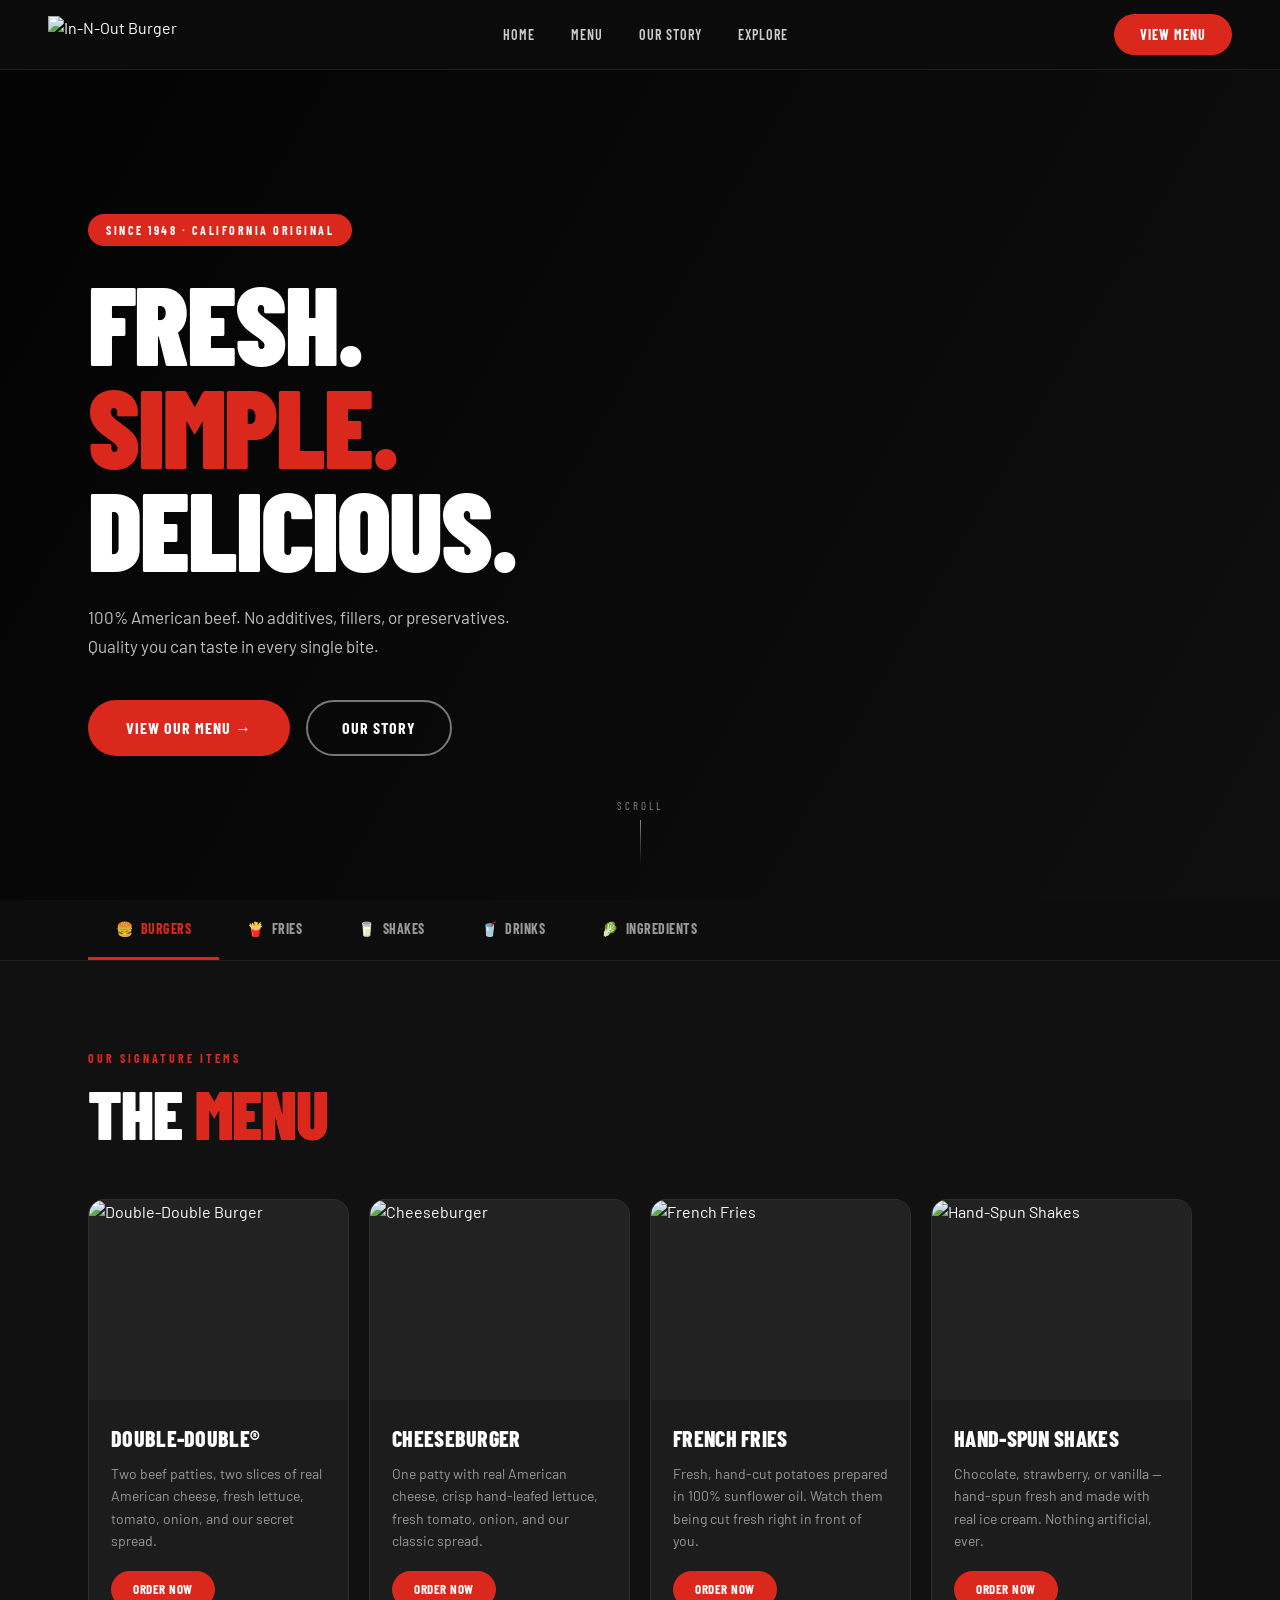
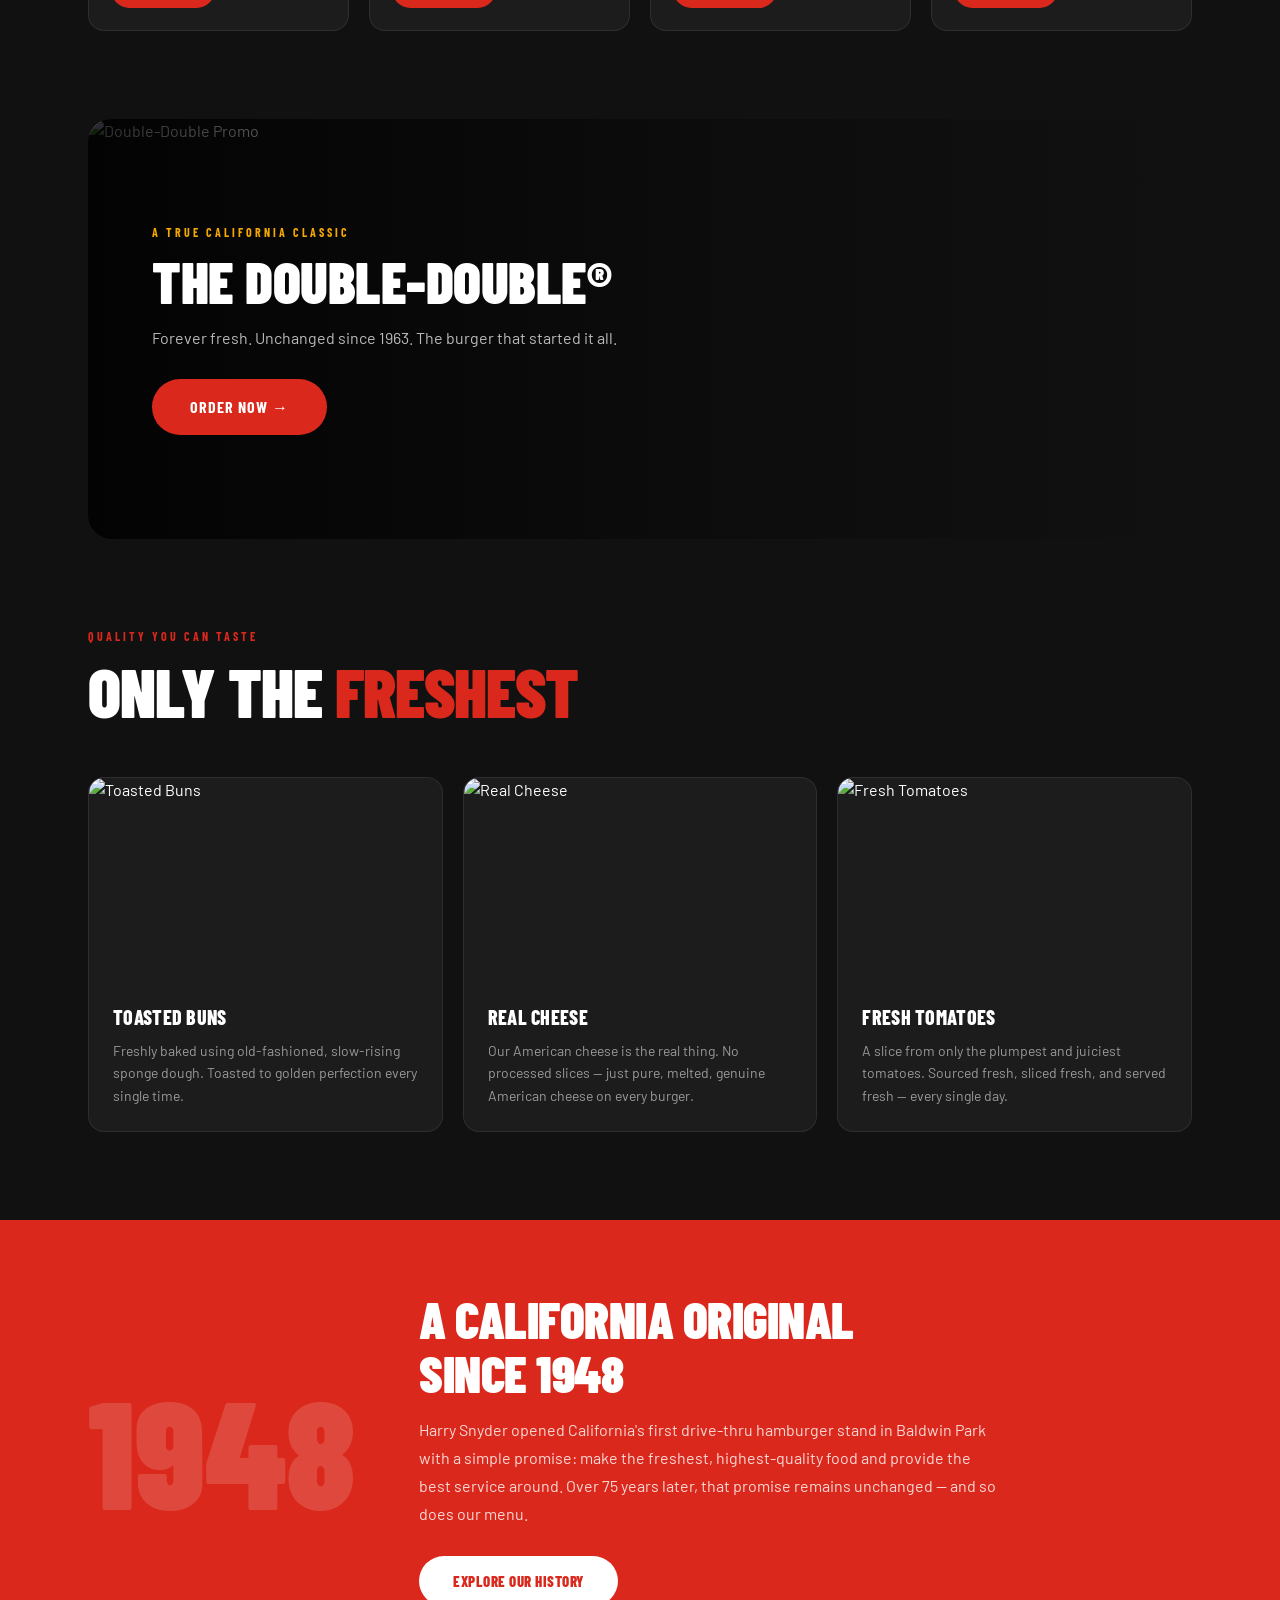
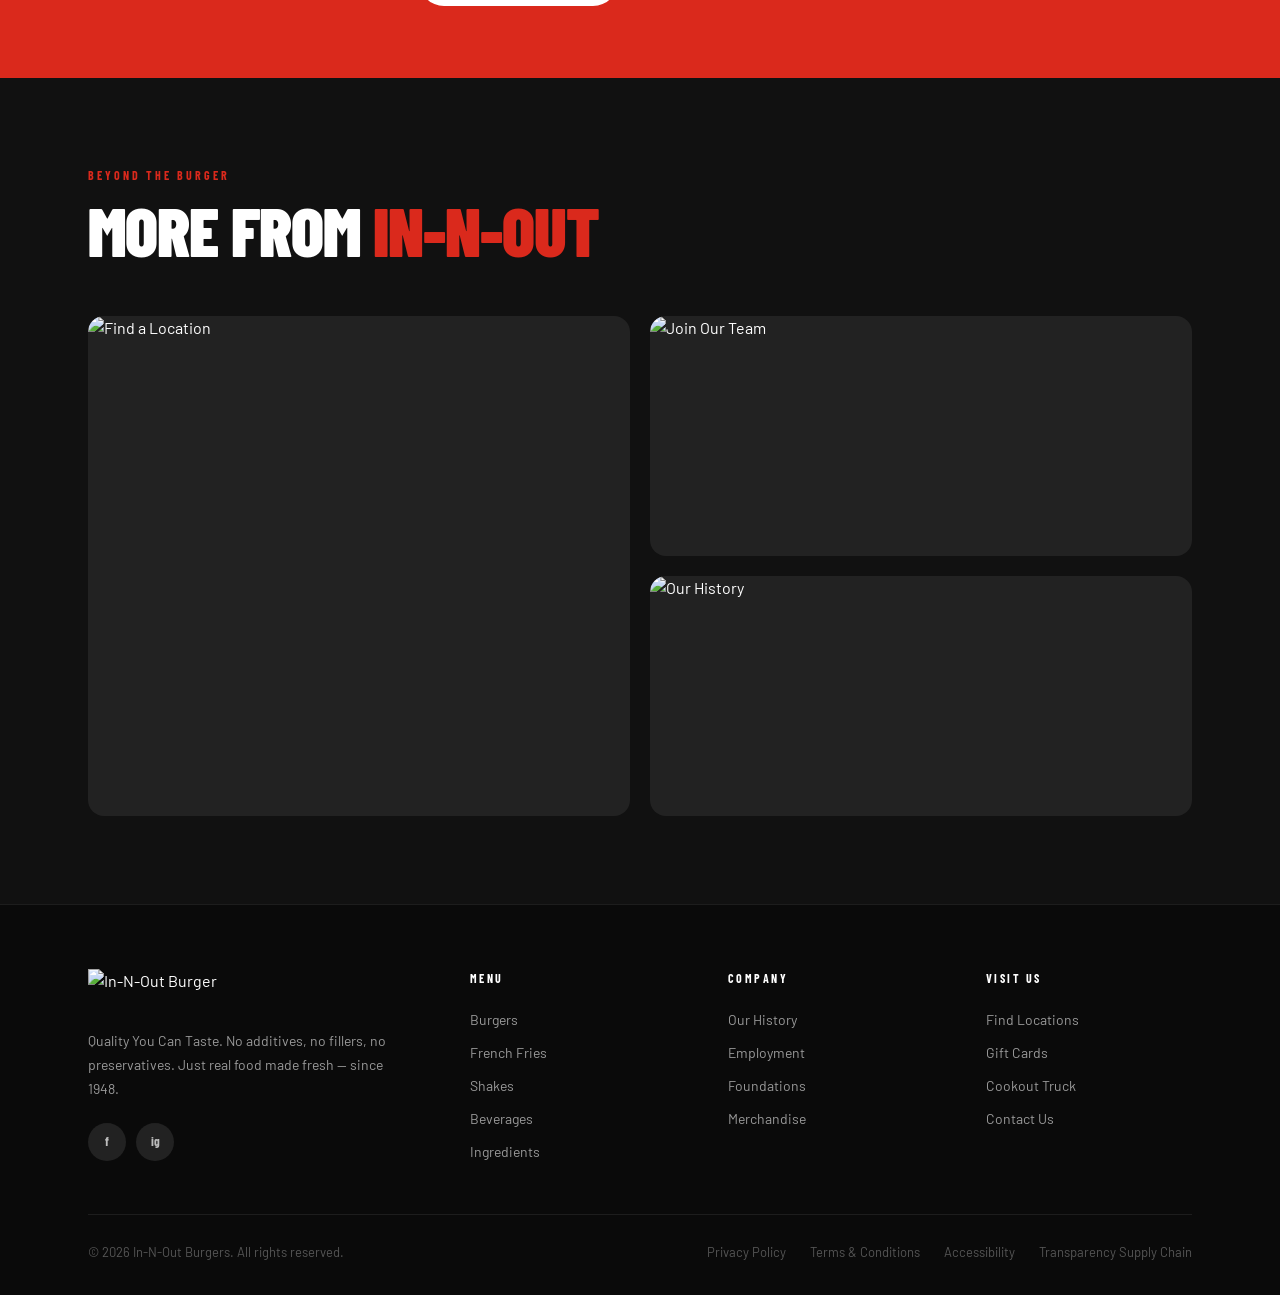
==== index.html @ efbdae22 "Initial build: In-N-Out redesign with KFC India layout - index.html: hero, category strip, menu card" ====
<!DOCTYPE html>
<html lang="en">
<head>
  <meta charset="UTF-8">
  <meta name="viewport" content="width=device-width, initial-scale=1.0">
  <meta name="description" content="In-N-Out Burger — Fresh. Simple. Delicious. 100% American beef, hand-cut fries, and hand-spun shakes since 1948.">
  <title>In-N-Out Burger | Fresh. Simple. Delicious.</title>
  <link rel="preconnect" href="https://fonts.googleapis.com">
  <link rel="preconnect" href="https://fonts.gstatic.com" crossorigin>
  <link href="https://fonts.googleapis.com/css2?family=Barlow+Condensed:ital,wght@0,400;0,600;0,700;0,800;0,900;1,800&family=Barlow:wght@400;500;600&display=swap" rel="stylesheet">
  <link rel="stylesheet" href="css/style.css">
</head>
<body>

  <!-- ========== NAVBAR ========== -->
  <nav class="navbar" id="navbar">
    <a href="index.html" class="nav-logo">
      <img src="https://www.in-n-out.com/ResourcePackages/INNOUT/content/images/logo-2021.svg" alt="In-N-Out Burger">
    </a>
    <div class="nav-links">
      <a href="index.html">Home</a>
      <a href="menu.html">Menu</a>
      <a href="#story">Our Story</a>
      <a href="#more">Explore</a>
    </div>
    <div class="nav-right">
      <a href="menu.html" class="nav-cta">View Menu</a>
      <button class="nav-hamburger" id="hamburger" aria-label="Open menu">
        <span></span><span></span><span></span>
      </button>
    </div>
  </nav>

  <!-- ========== MOBILE MENU ========== -->
  <div class="mobile-menu" id="mobileMenu" aria-hidden="true">
    <a href="index.html">Home</a>
    <a href="menu.html">Menu</a>
    <a href="#story">Our Story</a>
    <a href="#more">Explore</a>
    <a href="menu.html" class="nav-cta" style="align-self:flex-start;margin-top:8px;">View Menu →</a>
  </div>

  <!-- ========== HERO ========== -->
  <section class="hero" id="hero">
    <div class="hero-bg"></div>
    <div class="hero-overlay"></div>
    <div class="hero-content">
      <span class="hero-badge">Since 1948 · California Original</span>
      <h1 class="hero-title">
        Fresh.<br>
        <span>Simple.</span><br>
        Delicious.
      </h1>
      <p class="hero-subtitle">
        100% American beef. No additives, fillers, or preservatives. Quality you can taste in every single bite.
      </p>
      <div class="hero-actions">
        <a href="menu.html" class="btn-primary">View Our Menu &rarr;</a>
        <a href="#story" class="btn-secondary">Our Story</a>
      </div>
    </div>
    <div class="hero-scroll-indicator">Scroll</div>
  </section>

  <!-- ========== CATEGORY STRIP ========== -->
  <div class="category-strip">
    <div class="category-strip-inner">
      <a href="menu.html#burgers" class="cat-item active"><span>🍔&nbsp; Burgers</span></a>
      <a href="menu.html#fries" class="cat-item"><span>🍟&nbsp; Fries</span></a>
      <a href="menu.html#shakes" class="cat-item"><span>🥛&nbsp; Shakes</span></a>
      <a href="menu.html#drinks" class="cat-item"><span>🥤&nbsp; Drinks</span></a>
      <a href="menu.html#ingredients" class="cat-item"><span>🥬&nbsp; Ingredients</span></a>
    </div>
  </div>

  <!-- ========== FEATURED MENU ========== -->
  <section class="section">
    <div class="section-inner">
      <div class="section-header fade-up">
        <span class="section-tag">Our Signature Items</span>
        <h2 class="section-title">The <span>Menu</span></h2>
      </div>
      <div class="cards-grid">
        <div class="card fade-up">
          <div class="card-img">
            <img
              src="https://www.in-n-out.com/Frontend-Assembly/Telerik.Sitefinity.Frontend/content/images/menu/ingredients/double-double.jpg"
              alt="Double-Double Burger"
              loading="lazy"
            >
          </div>
          <div class="card-body">
            <div class="card-title">Double-Double®</div>
            <div class="card-desc">Two beef patties, two slices of real American cheese, fresh lettuce, tomato, onion, and our secret spread.</div>
            <div class="card-action">
              <a href="menu.html#burgers" class="card-btn">Order Now</a>
            </div>
          </div>
        </div>
        <div class="card fade-up">
          <div class="card-img">
            <img
              src="https://www.in-n-out.com/Frontend-Assembly/Telerik.Sitefinity.Frontend/content/images/menu/ingredients/cheeseburger.jpg"
              alt="Cheeseburger"
              loading="lazy"
            >
          </div>
          <div class="card-body">
            <div class="card-title">Cheeseburger</div>
            <div class="card-desc">One patty with real American cheese, crisp hand-leafed lettuce, fresh tomato, onion, and our classic spread.</div>
            <div class="card-action">
              <a href="menu.html#burgers" class="card-btn">Order Now</a>
            </div>
          </div>
        </div>
        <div class="card fade-up">
          <div class="card-img">
            <img
              src="https://www.in-n-out.com/Frontend-Assembly/Telerik.Sitefinity.Frontend/content/images/menu/fries/fries.jpg"
              alt="French Fries"
              loading="lazy"
            >
          </div>
          <div class="card-body">
            <div class="card-title">French Fries</div>
            <div class="card-desc">Fresh, hand-cut potatoes prepared in 100% sunflower oil. Watch them being cut fresh right in front of you.</div>
            <div class="card-action">
              <a href="menu.html#fries" class="card-btn">Order Now</a>
            </div>
          </div>
        </div>
        <div class="card fade-up">
          <div class="card-img">
            <img
              src="https://www.in-n-out.com/Frontend-Assembly/Telerik.Sitefinity.Frontend/content/images/menu/drinks/shakes.png"
              alt="Hand-Spun Shakes"
              loading="lazy"
            >
          </div>
          <div class="card-body">
            <div class="card-title">Hand-Spun Shakes</div>
            <div class="card-desc">Chocolate, strawberry, or vanilla — hand-spun fresh and made with real ice cream. Nothing artificial, ever.</div>
            <div class="card-action">
              <a href="menu.html#shakes" class="card-btn">Order Now</a>
            </div>
          </div>
        </div>
      </div>
    </div>
  </section>

  <!-- ========== PROMO BANNER ========== -->
  <div class="promo-wrap">
    <div class="promo-banner fade-up">
      <img
        src="https://www.in-n-out.com/Frontend-Assembly/Telerik.Sitefinity.Frontend/content/images/homepage/double-double.webp"
        alt="Double-Double Promo"
      >
      <div class="promo-overlay">
        <div class="promo-content">
          <div class="promo-tag">A True California Classic</div>
          <div class="promo-title">The Double-Double®</div>
          <div class="promo-sub">Forever fresh. Unchanged since 1963. The burger that started it all.</div>
          <a href="menu.html#burgers" class="btn-primary">Order Now &rarr;</a>
        </div>
      </div>
    </div>
  </div>

  <!-- ========== QUALITY SECTION ========== -->
  <section class="section">
    <div class="section-inner">
      <div class="section-header fade-up">
        <span class="section-tag">Quality You Can Taste</span>
        <h2 class="section-title">Only the <span>Freshest</span></h2>
      </div>
      <div class="quality-grid">
        <div class="quality-card fade-up">
          <div class="quality-card-img">
            <img
              src="https://www.in-n-out.com/Frontend-Assembly/Telerik.Sitefinity.Frontend/content/images/menu/ingredients/buns.jpg"
              alt="Toasted Buns"
              loading="lazy"
            >
          </div>
          <div class="quality-card-body">
            <div class="quality-card-title">Toasted Buns</div>
            <div class="quality-card-text">Freshly baked using old-fashioned, slow-rising sponge dough. Toasted to golden perfection every single time.</div>
          </div>
        </div>
        <div class="quality-card fade-up">
          <div class="quality-card-img">
            <img
              src="https://www.in-n-out.com/Frontend-Assembly/Telerik.Sitefinity.Frontend/content/images/menu/ingredients/cheese.jpg"
              alt="Real Cheese"
              loading="lazy"
            >
          </div>
          <div class="quality-card-body">
            <div class="quality-card-title">Real Cheese</div>
            <div class="quality-card-text">Our American cheese is the real thing. No processed slices — just pure, melted, genuine American cheese on every burger.</div>
          </div>
        </div>
        <div class="quality-card fade-up">
          <div class="quality-card-img">
            <img
              src="https://www.in-n-out.com/Frontend-Assembly/Telerik.Sitefinity.Frontend/content/images/menu/ingredients/tomatoes.jpg"
              alt="Fresh Tomatoes"
              loading="lazy"
            >
          </div>
          <div class="quality-card-body">
            <div class="quality-card-title">Fresh Tomatoes</div>
            <div class="quality-card-text">A slice from only the plumpest and juiciest tomatoes. Sourced fresh, sliced fresh, and served fresh — every single day.</div>
          </div>
        </div>
      </div>
    </div>
  </section>

  <!-- ========== HISTORY STRIP ========== -->
  <section class="history-strip" id="story">
    <div class="history-strip-inner">
      <div class="history-year">1948</div>
      <div class="history-content">
        <div class="history-title">A California Original<br>Since 1948</div>
        <div class="history-text">
          Harry Snyder opened California's first drive-thru hamburger stand in Baldwin Park with a simple promise: make the freshest, highest-quality food and provide the best service around. Over 75 years later, that promise remains unchanged — and so does our menu.
        </div>
        <a href="#more" class="btn-white">Explore Our History</a>
      </div>
    </div>
  </section>

  <!-- ========== TILES / EXPLORE ========== -->
  <section class="section" id="more">
    <div class="section-inner">
      <div class="section-header fade-up">
        <span class="section-tag">Beyond the Burger</span>
        <h2 class="section-title">More From <span>In-N-Out</span></h2>
      </div>
      <div class="tiles-grid fade-up">
        <div class="tile" style="grid-row: span 2;">
          <img
            class="tile-img"
            src="https://www.in-n-out.com/ino-images/default-source/homepage/store.jpg"
            alt="Find a Location"
            style="height:100%;min-height:500px;"
          >
          <div class="tile-overlay">
            <span class="tile-label">Find a Location</span>
          </div>
        </div>
        <div class="tile">
          <img
            class="tile-img"
            src="https://www.in-n-out.com/ino-images/default-source/homepage/team.jpg"
            alt="Join Our Team"
          >
          <div class="tile-overlay">
            <span class="tile-label">Join Our Team</span>
          </div>
        </div>
        <div class="tile">
          <img
            class="tile-img"
            src="https://www.in-n-out.com/ino-images/default-source/homepage/history.jpg"
            alt="Our History"
          >
          <div class="tile-overlay">
            <span class="tile-label">Our History</span>
          </div>
        </div>
      </div>
    </div>
  </section>

  <!-- ========== FOOTER ========== -->
  <footer>
    <div class="footer-inner">
      <div class="footer-top">
        <div>
          <div class="footer-logo">
            <img src="https://www.in-n-out.com/ResourcePackages/INNOUT/content/images/logo-2021.svg" alt="In-N-Out Burger">
          </div>
          <div class="footer-tagline">Quality You Can Taste. No additives, no fillers, no preservatives. Just real food made fresh — since 1948.</div>
          <div class="footer-social">
            <a href="https://www.facebook.com/innout" class="social-btn" target="_blank" rel="noopener">f</a>
            <a href="https://www.instagram.com/innout" class="social-btn" target="_blank" rel="noopener">ig</a>
          </div>
        </div>
        <div>
          <div class="footer-col-title">Menu</div>
          <div class="footer-col-links">
            <a href="menu.html#burgers">Burgers</a>
            <a href="menu.html#fries">French Fries</a>
            <a href="menu.html#shakes">Shakes</a>
            <a href="menu.html#drinks">Beverages</a>
            <a href="menu.html#ingredients">Ingredients</a>
          </div>
        </div>
        <div>
          <div class="footer-col-title">Company</div>
          <div class="footer-col-links">
            <a href="#story">Our History</a>
            <a href="#">Employment</a>
            <a href="#">Foundations</a>
            <a href="#">Merchandise</a>
          </div>
        </div>
        <div>
          <div class="footer-col-title">Visit Us</div>
          <div class="footer-col-links">
            <a href="#">Find Locations</a>
            <a href="#">Gift Cards</a>
            <a href="#">Cookout Truck</a>
            <a href="#">Contact Us</a>
          </div>
        </div>
      </div>
      <div class="footer-bottom">
        <div class="footer-copy">© 2026 In-N-Out Burgers. All rights reserved.</div>
        <div class="footer-legal">
          <a href="#">Privacy Policy</a>
          <a href="#">Terms &amp; Conditions</a>
          <a href="#">Accessibility</a>
          <a href="#">Transparency Supply Chain</a>
        </div>
      </div>
    </div>
  </footer>

  <script src="js/main.js"></script>
</body>
</html>
---- css/style.css ----
/* ===== CSS VARIABLES ===== */
:root {
  --red: #DA291C;
  --red-dark: #b01f14;
  --red-light: #f03526;
  --yellow: #F5A800;
  --white: #ffffff;
  --black: #000000;
  --bg: #111111;
  --bg-card: #1c1c1c;
  --bg-card-hover: #242424;
  --text-primary: #ffffff;
  --text-secondary: #999999;
  --border: rgba(255, 255, 255, 0.08);
  --nav-height: 70px;
  --font-main: 'Barlow Condensed', 'Barlow', sans-serif;
  --font-body: 'Barlow', sans-serif;
  --transition: 0.25s cubic-bezier(0.4, 0, 0.2, 1);
  --radius: 16px;
  --shadow: 0 8px 32px rgba(0, 0, 0, 0.4);
}

/* ===== RESET & BASE ===== */
*, *::before, *::after {
  box-sizing: border-box;
  margin: 0;
  padding: 0;
}
html { scroll-behavior: smooth; }
body {
  font-family: var(--font-body);
  background: var(--bg);
  color: var(--text-primary);
  line-height: 1.5;
  overflow-x: hidden;
}
img { display: block; max-width: 100%; }
a { text-decoration: none; color: inherit; }

/* ===== NAVBAR ===== */
.navbar {
  position: fixed;
  top: 0; left: 0; right: 0;
  height: var(--nav-height);
  z-index: 1000;
  background: rgba(13, 13, 13, 0.92);
  backdrop-filter: blur(14px);
  -webkit-backdrop-filter: blur(14px);
  border-bottom: 1px solid var(--border);
  display: flex;
  align-items: center;
  justify-content: space-between;
  padding: 0 48px;
  transition: background var(--transition);
}
.navbar.scrolled { background: #0d0d0d; }
.nav-logo img { height: 38px; width: auto; }
.nav-links {
  display: flex;
  gap: 36px;
  align-items: center;
}
.nav-links a {
  font-family: var(--font-main);
  font-weight: 600;
  font-size: 14px;
  letter-spacing: 1px;
  text-transform: uppercase;
  color: rgba(255, 255, 255, 0.8);
  transition: color var(--transition);
}
.nav-links a:hover { color: var(--red); }
.nav-right {
  display: flex;
  align-items: center;
  gap: 20px;
}
.nav-cta {
  background: var(--red);
  color: white;
  padding: 10px 26px;
  border-radius: 50px;
  font-family: var(--font-main);
  font-weight: 700;
  font-size: 14px;
  letter-spacing: 1px;
  text-transform: uppercase;
  transition: background var(--transition), transform var(--transition), box-shadow var(--transition);
  white-space: nowrap;
}
.nav-cta:hover {
  background: var(--red-dark);
  transform: translateY(-1px);
  box-shadow: 0 6px 20px rgba(218, 41, 28, 0.35);
}
.nav-hamburger {
  display: none;
  flex-direction: column;
  gap: 5px;
  cursor: pointer;
  padding: 4px;
  background: none;
  border: none;
}
.nav-hamburger span {
  display: block;
  width: 24px;
  height: 2px;
  background: white;
  border-radius: 2px;
  transition: transform var(--transition), opacity var(--transition);
}

/* ===== MOBILE MENU ===== */
.mobile-menu {
  position: fixed;
  top: var(--nav-height);
  left: 0; right: 0;
  background: #0d0d0d;
  z-index: 999;
  padding: 28px 32px;
  flex-direction: column;
  gap: 4px;
  border-bottom: 1px solid var(--border);
  transform: translateY(-8px);
  opacity: 0;
  pointer-events: none;
  transition: transform 0.28s ease, opacity 0.28s ease;
  display: flex;
}
.mobile-menu.open {
  transform: translateY(0);
  opacity: 1;
  pointer-events: all;
}
.mobile-menu a {
  font-family: var(--font-main);
  font-weight: 600;
  font-size: 20px;
  letter-spacing: 0.5px;
  text-transform: uppercase;
  color: rgba(255, 255, 255, 0.85);
  padding: 12px 0;
  border-bottom: 1px solid var(--border);
  transition: color var(--transition);
}
.mobile-menu a:hover { color: var(--red); }
.mobile-menu a:last-child { border-bottom: none; margin-top: 12px; }

/* ===== HERO ===== */
.hero {
  height: 100vh;
  min-height: 640px;
  position: relative;
  display: flex;
  align-items: center;
  overflow: hidden;
}
.hero-bg {
  position: absolute;
  inset: 0;
  background-image: url('https://www.in-n-out.com/Frontend-Assembly/Telerik.Sitefinity.Frontend/content/images/homepage/double-double.webp');
  background-size: cover;
  background-position: center 30%;
  transform: scale(1.06);
  transition: transform 9s ease;
}
.hero.loaded .hero-bg { transform: scale(1); }
.hero-overlay {
  position: absolute;
  inset: 0;
  background: linear-gradient(120deg, rgba(0,0,0,0.82) 0%, rgba(0,0,0,0.45) 55%, rgba(0,0,0,0.1) 100%);
}
.hero-content {
  position: relative;
  z-index: 2;
  width: 100%;
  max-width: 1200px;
  margin: 0 auto;
  padding: 0 48px;
  padding-top: var(--nav-height);
}
.hero-badge {
  display: inline-flex;
  align-items: center;
  gap: 8px;
  background: var(--red);
  color: white;
  font-family: var(--font-main);
  font-size: 12px;
  font-weight: 700;
  letter-spacing: 2.5px;
  text-transform: uppercase;
  padding: 7px 18px;
  border-radius: 50px;
  margin-bottom: 24px;
}
.hero-title {
  font-family: var(--font-main);
  font-size: clamp(64px, 9vw, 112px);
  font-weight: 900;
  line-height: 0.92;
  letter-spacing: -2px;
  text-transform: uppercase;
  color: white;
  margin-bottom: 24px;
}
.hero-title span { color: var(--red); }
.hero-subtitle {
  font-size: 17px;
  color: rgba(255, 255, 255, 0.75);
  max-width: 440px;
  margin-bottom: 40px;
  line-height: 1.7;
  font-weight: 400;
}
.hero-actions {
  display: flex;
  gap: 16px;
  align-items: center;
  flex-wrap: wrap;
}
.btn-primary {
  background: var(--red);
  color: white;
  padding: 16px 38px;
  border-radius: 50px;
  font-family: var(--font-main);
  font-weight: 700;
  font-size: 16px;
  letter-spacing: 1px;
  text-transform: uppercase;
  display: inline-flex;
  align-items: center;
  gap: 8px;
  transition: background var(--transition), transform var(--transition), box-shadow var(--transition);
}
.btn-primary:hover {
  background: var(--red-dark);
  transform: translateY(-2px);
  box-shadow: 0 10px 28px rgba(218, 41, 28, 0.45);
}
.btn-secondary {
  background: transparent;
  color: white;
  padding: 14px 34px;
  border-radius: 50px;
  border: 2px solid rgba(255, 255, 255, 0.45);
  font-family: var(--font-main);
  font-weight: 700;
  font-size: 16px;
  letter-spacing: 1px;
  text-transform: uppercase;
  transition: border-color var(--transition), background var(--transition);
}
.btn-secondary:hover {
  border-color: white;
  background: rgba(255, 255, 255, 0.1);
}
.hero-scroll-indicator {
  position: absolute;
  bottom: 36px;
  left: 50%;
  transform: translateX(-50%);
  display: flex;
  flex-direction: column;
  align-items: center;
  gap: 6px;
  color: rgba(255, 255, 255, 0.5);
  font-family: var(--font-main);
  font-size: 11px;
  letter-spacing: 3px;
  text-transform: uppercase;
  animation: scrollBounce 2.2s ease-in-out infinite;
}
.hero-scroll-indicator::after {
  content: '';
  width: 1px;
  height: 44px;
  background: linear-gradient(to bottom, rgba(255, 255, 255, 0.5), transparent);
}

/* ===== CATEGORY STRIP ===== */
.category-strip {
  background: #0d0d0d;
  border-bottom: 1px solid var(--border);
  overflow-x: auto;
  scrollbar-width: none;
  position: sticky;
  top: var(--nav-height);
  z-index: 900;
}
.category-strip::-webkit-scrollbar { display: none; }
.category-strip-inner {
  display: flex;
  align-items: stretch;
  min-width: max-content;
  max-width: 1200px;
  margin: 0 auto;
  padding: 0 48px;
}
.cat-item {
  display: flex;
  flex-direction: row;
  align-items: center;
  justify-content: center;
  gap: 8px;
  padding: 18px 28px;
  cursor: pointer;
  border-bottom: 3px solid transparent;
  transition: color var(--transition), border-color var(--transition);
  white-space: nowrap;
  color: var(--text-secondary);
}
.cat-item:hover {
  color: var(--white);
  border-bottom-color: rgba(218, 41, 28, 0.4);
}
.cat-item.active {
  color: var(--red);
  border-bottom-color: var(--red);
}
.cat-item span {
  font-family: var(--font-main);
  font-weight: 700;
  font-size: 14px;
  letter-spacing: 0.5px;
  text-transform: uppercase;
}

/* ===== SECTIONS ===== */
.section { padding: 88px 0; }
.section-inner {
  max-width: 1200px;
  margin: 0 auto;
  padding: 0 48px;
}
.section-header { margin-bottom: 52px; }
.section-tag {
  display: block;
  font-family: var(--font-main);
  font-size: 12px;
  font-weight: 700;
  letter-spacing: 3px;
  text-transform: uppercase;
  color: var(--red);
  margin-bottom: 12px;
}
.section-title {
  font-family: var(--font-main);
  font-size: clamp(40px, 5.5vw, 68px);
  font-weight: 900;
  line-height: 1;
  letter-spacing: -1px;
  text-transform: uppercase;
  color: var(--white);
}
.section-title span { color: var(--red); }

/* ===== CARDS GRID ===== */
.cards-grid {
  display: grid;
  grid-template-columns: repeat(4, 1fr);
  gap: 20px;
}
.cards-grid.three-col { grid-template-columns: repeat(3, 1fr); }

.card {
  background: var(--bg-card);
  border-radius: var(--radius);
  overflow: hidden;
  transition: transform var(--transition), box-shadow var(--transition);
  cursor: pointer;
  border: 1px solid var(--border);
}
.card:hover {
  transform: translateY(-5px);
  box-shadow: 0 20px 48px rgba(0, 0, 0, 0.55);
}
.card:hover .card-img img { transform: scale(1.07); }
.card-img {
  height: 200px;
  overflow: hidden;
  background: #222;
}
.card-img img {
  width: 100%;
  height: 100%;
  object-fit: cover;
  transition: transform 0.45s ease;
}
.card-body { padding: 22px; }
.card-title {
  font-family: var(--font-main);
  font-size: 22px;
  font-weight: 800;
  text-transform: uppercase;
  letter-spacing: 0.3px;
  margin-bottom: 8px;
  color: var(--white);
}
.card-desc {
  font-size: 14px;
  color: var(--text-secondary);
  line-height: 1.6;
  margin-bottom: 18px;
}
.card-action { display: flex; align-items: center; }
.card-btn {
  background: var(--red);
  color: white;
  padding: 9px 22px;
  border-radius: 50px;
  font-family: var(--font-main);
  font-weight: 700;
  font-size: 13px;
  letter-spacing: 0.5px;
  text-transform: uppercase;
  border: none;
  cursor: pointer;
  transition: background var(--transition), transform var(--transition);
  display: inline-block;
}
.card-btn:hover { background: var(--red-dark); transform: scale(1.04); }

/* ===== PROMO BANNER ===== */
.promo-wrap {
  max-width: 1200px;
  margin: 0 auto;
  padding: 0 48px;
}
.promo-banner {
  position: relative;
  height: 420px;
  overflow: hidden;
  border-radius: 24px;
}
.promo-banner img {
  width: 100%;
  height: 100%;
  object-fit: cover;
  object-position: center 40%;
  transition: transform 0.45s ease;
}
.promo-banner:hover img { transform: scale(1.03); }
.promo-overlay {
  position: absolute;
  inset: 0;
  background: linear-gradient(90deg, rgba(0,0,0,0.82) 0%, rgba(0,0,0,0.3) 55%, transparent 100%);
  display: flex;
  align-items: center;
  padding: 64px;
}
.promo-content { max-width: 500px; }
.promo-tag {
  font-family: var(--font-main);
  font-size: 12px;
  font-weight: 700;
  letter-spacing: 3px;
  text-transform: uppercase;
  color: var(--yellow);
  margin-bottom: 12px;
}
.promo-title {
  font-family: var(--font-main);
  font-size: clamp(36px, 4.5vw, 58px);
  font-weight: 900;
  text-transform: uppercase;
  line-height: 1;
  color: white;
  margin-bottom: 14px;
  letter-spacing: -0.5px;
}
.promo-sub {
  font-size: 16px;
  color: rgba(255, 255, 255, 0.72);
  margin-bottom: 28px;
  line-height: 1.6;
}

/* ===== QUALITY GRID ===== */
.quality-grid {
  display: grid;
  grid-template-columns: repeat(3, 1fr);
  gap: 20px;
}
.quality-card {
  background: var(--bg-card);
  border-radius: var(--radius);
  overflow: hidden;
  border: 1px solid var(--border);
  transition: transform var(--transition), box-shadow var(--transition);
}
.quality-card:hover {
  transform: translateY(-4px);
  box-shadow: var(--shadow);
}
.quality-card:hover .quality-card-img img { transform: scale(1.06); }
.quality-card-img {
  height: 200px;
  overflow: hidden;
}
.quality-card-img img {
  width: 100%;
  height: 100%;
  object-fit: cover;
  transition: transform 0.45s ease;
}
.quality-card-body { padding: 24px; }
.quality-card-title {
  font-family: var(--font-main);
  font-size: 20px;
  font-weight: 800;
  text-transform: uppercase;
  letter-spacing: 0.3px;
  margin-bottom: 8px;
  color: var(--white);
}
.quality-card-text {
  font-size: 14px;
  color: var(--text-secondary);
  line-height: 1.6;
}

/* ===== HISTORY STRIP ===== */
.history-strip {
  background: var(--red);
  padding: 72px 0;
}
.history-strip-inner {
  max-width: 1200px;
  margin: 0 auto;
  padding: 0 48px;
  display: grid;
  grid-template-columns: auto 1fr;
  gap: 64px;
  align-items: center;
}
.history-year {
  font-family: var(--font-main);
  font-size: clamp(80px, 12vw, 160px);
  font-weight: 900;
  line-height: 1;
  color: rgba(255, 255, 255, 0.15);
  user-select: none;
}
.history-title {
  font-family: var(--font-main);
  font-size: clamp(30px, 4vw, 52px);
  font-weight: 900;
  text-transform: uppercase;
  line-height: 1.05;
  color: white;
  margin-bottom: 16px;
  letter-spacing: -0.5px;
}
.history-text {
  font-size: 16px;
  color: rgba(255, 255, 255, 0.82);
  line-height: 1.75;
  margin-bottom: 28px;
  max-width: 580px;
}
.btn-white {
  background: white;
  color: var(--red);
  padding: 14px 34px;
  border-radius: 50px;
  font-family: var(--font-main);
  font-weight: 800;
  font-size: 15px;
  letter-spacing: 0.5px;
  text-transform: uppercase;
  display: inline-block;
  transition: background var(--transition), transform var(--transition);
}
.btn-white:hover {
  background: rgba(255, 255, 255, 0.9);
  transform: translateY(-2px);
}

/* ===== TILES GRID ===== */
.tiles-grid {
  display: grid;
  grid-template-columns: 1fr 1fr;
  grid-template-rows: 240px 240px;
  gap: 20px;
}
.tiles-grid .tile:first-child { grid-row: span 2; }
.tile {
  position: relative;
  border-radius: var(--radius);
  overflow: hidden;
  cursor: pointer;
  background: #222;
}
.tile-img {
  width: 100%;
  height: 100%;
  object-fit: cover;
  transition: transform 0.45s ease;
  display: block;
}
.tile:hover .tile-img { transform: scale(1.05); }
.tile-overlay {
  position: absolute;
  inset: 0;
  background: linear-gradient(to top, rgba(0,0,0,0.75) 0%, transparent 60%);
  display: flex;
  align-items: flex-end;
  padding: 24px;
  opacity: 0;
  transition: opacity var(--transition);
}
.tile:hover .tile-overlay { opacity: 1; }
.tile-label {
  font-family: var(--font-main);
  font-size: 22px;
  font-weight: 800;
  text-transform: uppercase;
  color: white;
  letter-spacing: 0.3px;
}

/* ===== FOOTER ===== */
footer {
  background: #0a0a0a;
  border-top: 1px solid var(--border);
  padding: 64px 0 32px;
}
.footer-inner {
  max-width: 1200px;
  margin: 0 auto;
  padding: 0 48px;
}
.footer-top {
  display: grid;
  grid-template-columns: 1.6fr 1fr 1fr 1fr;
  gap: 52px;
  padding-bottom: 52px;
  border-bottom: 1px solid var(--border);
}
.footer-logo img {
  height: 42px;
  margin-bottom: 18px;
}
.footer-tagline {
  font-size: 14px;
  color: var(--text-secondary);
  line-height: 1.7;
  max-width: 300px;
}
.footer-social {
  display: flex;
  gap: 10px;
  margin-top: 22px;
}
.social-btn {
  width: 38px;
  height: 38px;
  background: #222;
  border-radius: 50%;
  display: flex;
  align-items: center;
  justify-content: center;
  font-family: var(--font-main);
  font-size: 13px;
  font-weight: 700;
  color: rgba(255,255,255,0.7);
  transition: background var(--transition), color var(--transition);
}
.social-btn:hover { background: var(--red); color: white; }
.footer-col-title {
  font-family: var(--font-main);
  font-size: 12px;
  font-weight: 700;
  letter-spacing: 2.5px;
  text-transform: uppercase;
  color: var(--white);
  margin-bottom: 22px;
}
.footer-col-links {
  display: flex;
  flex-direction: column;
  gap: 12px;
}
.footer-col-links a {
  font-size: 14px;
  color: var(--text-secondary);
  transition: color var(--transition);
}
.footer-col-links a:hover { color: var(--red); }
.footer-bottom {
  padding-top: 28px;
  display: flex;
  justify-content: space-between;
  align-items: center;
  flex-wrap: wrap;
  gap: 12px;
}
.footer-copy {
  font-size: 13px;
  color: #555;
}
.footer-legal {
  display: flex;
  gap: 24px;
  flex-wrap: wrap;
}
.footer-legal a {
  font-size: 13px;
  color: #555;
  transition: color var(--transition);
}
.footer-legal a:hover { color: var(--white); }

/* ===== MENU PAGE ===== */
.menu-header {
  height: 340px;
  position: relative;
  display: flex;
  align-items: flex-end;
  padding-bottom: 52px;
  overflow: hidden;
  margin-top: var(--nav-height);
}
.menu-header-bg {
  position: absolute;
  inset: 0;
  background-image: url('https://www.in-n-out.com/Frontend-Assembly/Telerik.Sitefinity.Frontend/content/images/menu/bg@2x.jpg');
  background-size: cover;
  background-position: center;
}
.menu-header-overlay {
  position: absolute;
  inset: 0;
  background: linear-gradient(to top, rgba(17, 17, 17, 1) 0%, rgba(17, 17, 17, 0.55) 40%, rgba(17, 17, 17, 0.2) 100%);
}
.menu-header-content {
  position: relative;
  z-index: 2;
  max-width: 1200px;
  margin: 0 auto;
  padding: 0 48px;
  width: 100%;
}
.menu-header-title {
  font-family: var(--font-main);
  font-size: clamp(52px, 8vw, 88px);
  font-weight: 900;
  text-transform: uppercase;
  letter-spacing: -2px;
  color: white;
  line-height: 1;
}

/* ===== STICKY CATEGORY NAV (menu page) ===== */
.sticky-cat-nav {
  position: sticky;
  top: var(--nav-height);
  z-index: 900;
  background: #0d0d0d;
  border-bottom: 1px solid var(--border);
  overflow-x: auto;
  scrollbar-width: none;
}
.sticky-cat-nav::-webkit-scrollbar { display: none; }
.sticky-cat-nav-inner {
  display: flex;
  min-width: max-content;
  max-width: 1200px;
  margin: 0 auto;
  padding: 0 48px;
}

/* ===== MENU SECTIONS ===== */
.menu-section {
  padding: 72px 0;
  border-bottom: 1px solid var(--border);
}
.menu-section:last-child { border-bottom: none; }
.menu-section-inner {
  max-width: 1200px;
  margin: 0 auto;
  padding: 0 48px;
}
.menu-section-title {
  font-family: var(--font-main);
  font-size: clamp(36px, 5vw, 56px);
  font-weight: 900;
  text-transform: uppercase;
  color: var(--white);
  letter-spacing: -1px;
  line-height: 1;
  margin-bottom: 10px;
}
.menu-section-sub {
  font-size: 16px;
  color: var(--text-secondary);
  margin-bottom: 44px;
  line-height: 1.6;
  max-width: 560px;
}
.menu-cards-grid {
  display: grid;
  grid-template-columns: repeat(3, 1fr);
  gap: 24px;
}
.menu-card {
  background: var(--bg-card);
  border-radius: var(--radius);
  overflow: hidden;
  border: 1px solid var(--border);
  transition: transform var(--transition), box-shadow var(--transition);
}
.menu-card:hover {
  transform: translateY(-5px);
  box-shadow: 0 20px 48px rgba(0, 0, 0, 0.55);
}
.menu-card:hover .menu-card-img img { transform: scale(1.06); }
.menu-card-img {
  height: 260px;
  overflow: hidden;
  background: #232323;
}
.menu-card-img img {
  width: 100%;
  height: 100%;
  object-fit: cover;
  transition: transform 0.45s ease;
}
.menu-card-body { padding: 26px; }
.menu-card-title {
  font-family: var(--font-main);
  font-size: 24px;
  font-weight: 800;
  text-transform: uppercase;
  color: white;
  margin-bottom: 10px;
  letter-spacing: 0.2px;
}
.menu-card-desc {
  font-size: 14px;
  color: var(--text-secondary);
  line-height: 1.65;
}

/* ===== INGREDIENTS GRID ===== */
.ingredients-grid {
  display: grid;
  grid-template-columns: repeat(4, 1fr);
  gap: 16px;
}
.ingredient-card {
  background: var(--bg-card);
  border-radius: 14px;
  overflow: hidden;
  border: 1px solid var(--border);
  transition: transform var(--transition), border-color var(--transition);
  text-align: center;
}
.ingredient-card:hover {
  transform: translateY(-4px);
  border-color: rgba(218, 41, 28, 0.3);
}
.ingredient-card:hover img { transform: scale(1.06); }
.ingredient-card img {
  width: 100%;
  height: 150px;
  object-fit: cover;
  transition: transform 0.45s ease;
}
.ingredient-card-name {
  font-family: var(--font-main);
  font-size: 16px;
  font-weight: 800;
  text-transform: uppercase;
  letter-spacing: 0.5px;
  padding: 14px 14px 6px;
  color: var(--white);
}
.ingredient-card-desc {
  font-size: 12px;
  color: var(--text-secondary);
  padding: 0 14px 14px;
  line-height: 1.5;
}

/* ===== SCROLL ANIMATIONS ===== */
.fade-up {
  opacity: 0;
  transform: translateY(28px);
  transition: opacity 0.55s ease, transform 0.55s ease;
}
.fade-up.visible { opacity: 1; transform: translateY(0); }

/* Stagger children in grids */
.cards-grid .card.fade-up:nth-child(1),
.quality-grid .quality-card.fade-up:nth-child(1),
.menu-cards-grid .menu-card.fade-up:nth-child(1),
.ingredients-grid .ingredient-card.fade-up:nth-child(1) { transition-delay: 0s; }

.cards-grid .card.fade-up:nth-child(2),
.quality-grid .quality-card.fade-up:nth-child(2),
.menu-cards-grid .menu-card.fade-up:nth-child(2),
.ingredients-grid .ingredient-card.fade-up:nth-child(2) { transition-delay: 0.08s; }

.cards-grid .card.fade-up:nth-child(3),
.quality-grid .quality-card.fade-up:nth-child(3),
.menu-cards-grid .menu-card.fade-up:nth-child(3),
.ingredients-grid .ingredient-card.fade-up:nth-child(3) { transition-delay: 0.16s; }

.cards-grid .card.fade-up:nth-child(4),
.ingredients-grid .ingredient-card.fade-up:nth-child(4) { transition-delay: 0.24s; }
.ingredients-grid .ingredient-card.fade-up:nth-child(5) { transition-delay: 0.08s; }
.ingredients-grid .ingredient-card.fade-up:nth-child(6) { transition-delay: 0.16s; }
.ingredients-grid .ingredient-card.fade-up:nth-child(7) { transition-delay: 0.24s; }
.ingredients-grid .ingredient-card.fade-up:nth-child(8) { transition-delay: 0.32s; }

/* ===== ANIMATIONS ===== */
@keyframes scrollBounce {
  0%, 100% { transform: translateX(-50%) translateY(0); }
  50% { transform: translateX(-50%) translateY(7px); }
}

/* ===== RESPONSIVE ===== */
@media (max-width: 1100px) {
  .cards-grid { grid-template-columns: repeat(2, 1fr); }
  .quality-grid { grid-template-columns: repeat(2, 1fr); }
  .ingredients-grid { grid-template-columns: repeat(3, 1fr); }
  .footer-top { grid-template-columns: 1fr 1fr; gap: 36px; }
  .history-strip-inner { grid-template-columns: 1fr; gap: 28px; }
  .history-year { display: none; }
}

@media (max-width: 768px) {
  :root { --nav-height: 62px; }
  .navbar { padding: 0 22px; }
  .nav-links { display: none; }
  .nav-hamburger { display: flex; }
  .hero-content { padding: 0 22px; }
  .section-inner,
  .menu-section-inner,
  .footer-inner,
  .history-strip-inner { padding: 0 22px; }
  .cards-grid,
  .quality-grid { grid-template-columns: 1fr; }
  .menu-cards-grid { grid-template-columns: 1fr !important; }
  .ingredients-grid { grid-template-columns: repeat(2, 1fr); }
  .tiles-grid { grid-template-columns: 1fr; grid-template-rows: auto; }
  .tiles-grid .tile:first-child { grid-row: auto; }
  .tiles-grid .tile-img { min-height: 220px; }
  .footer-top { grid-template-columns: 1fr; gap: 32px; }
  .promo-wrap { padding: 0 22px; }
  .promo-banner { height: 300px; }
  .promo-overlay { padding: 32px; }
  .menu-header { height: 230px; padding-bottom: 32px; }
  .category-strip-inner,
  .sticky-cat-nav-inner { padding: 0 22px; }
  .footer-bottom { flex-direction: column; align-items: flex-start; }
  .hero-scroll-indicator { display: none; }
}

@media (max-width: 480px) {
  .hero-title { font-size: clamp(52px, 14vw, 72px); letter-spacing: -1px; }
  .hero-actions { flex-direction: column; align-items: flex-start; width: 100%; }
  .btn-primary, .btn-secondary { width: 100%; justify-content: center; text-align: center; }
  .ingredients-grid { grid-template-columns: repeat(2, 1fr); }
  .footer-legal { gap: 14px; }
}
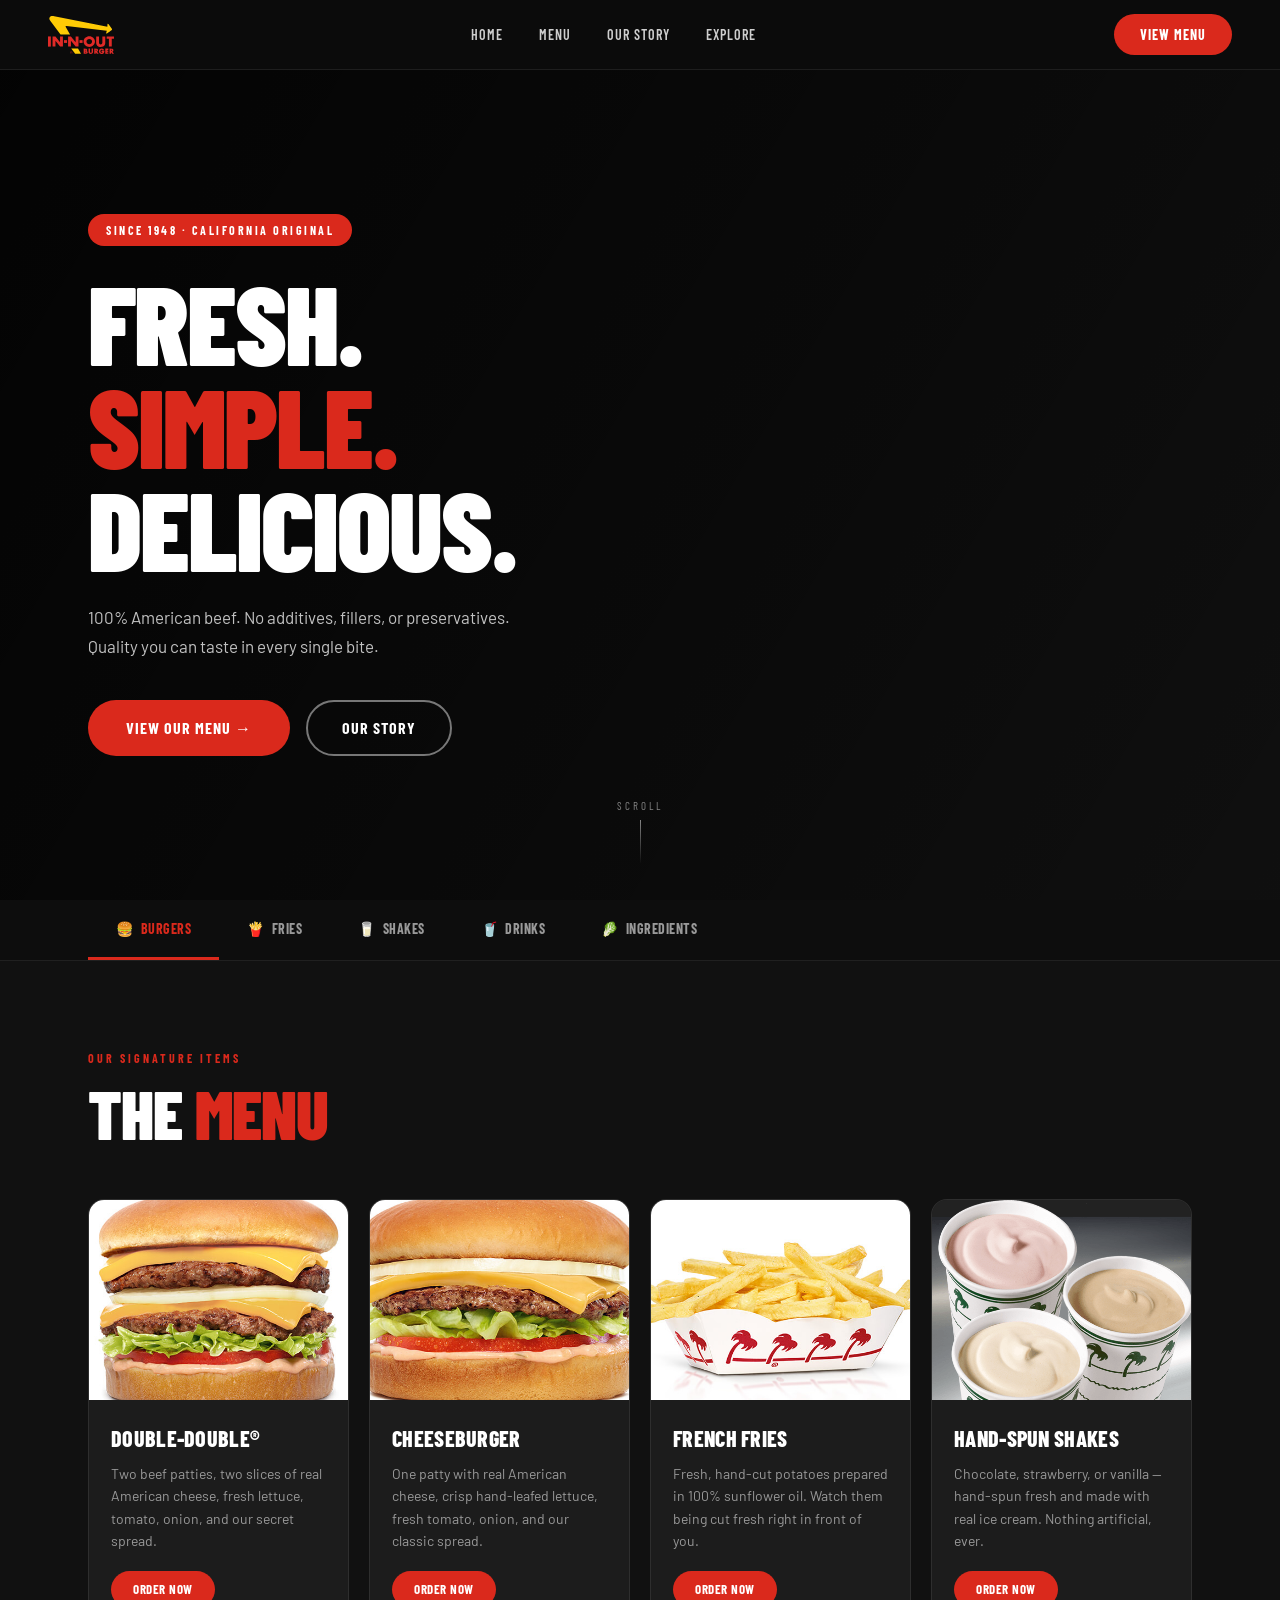
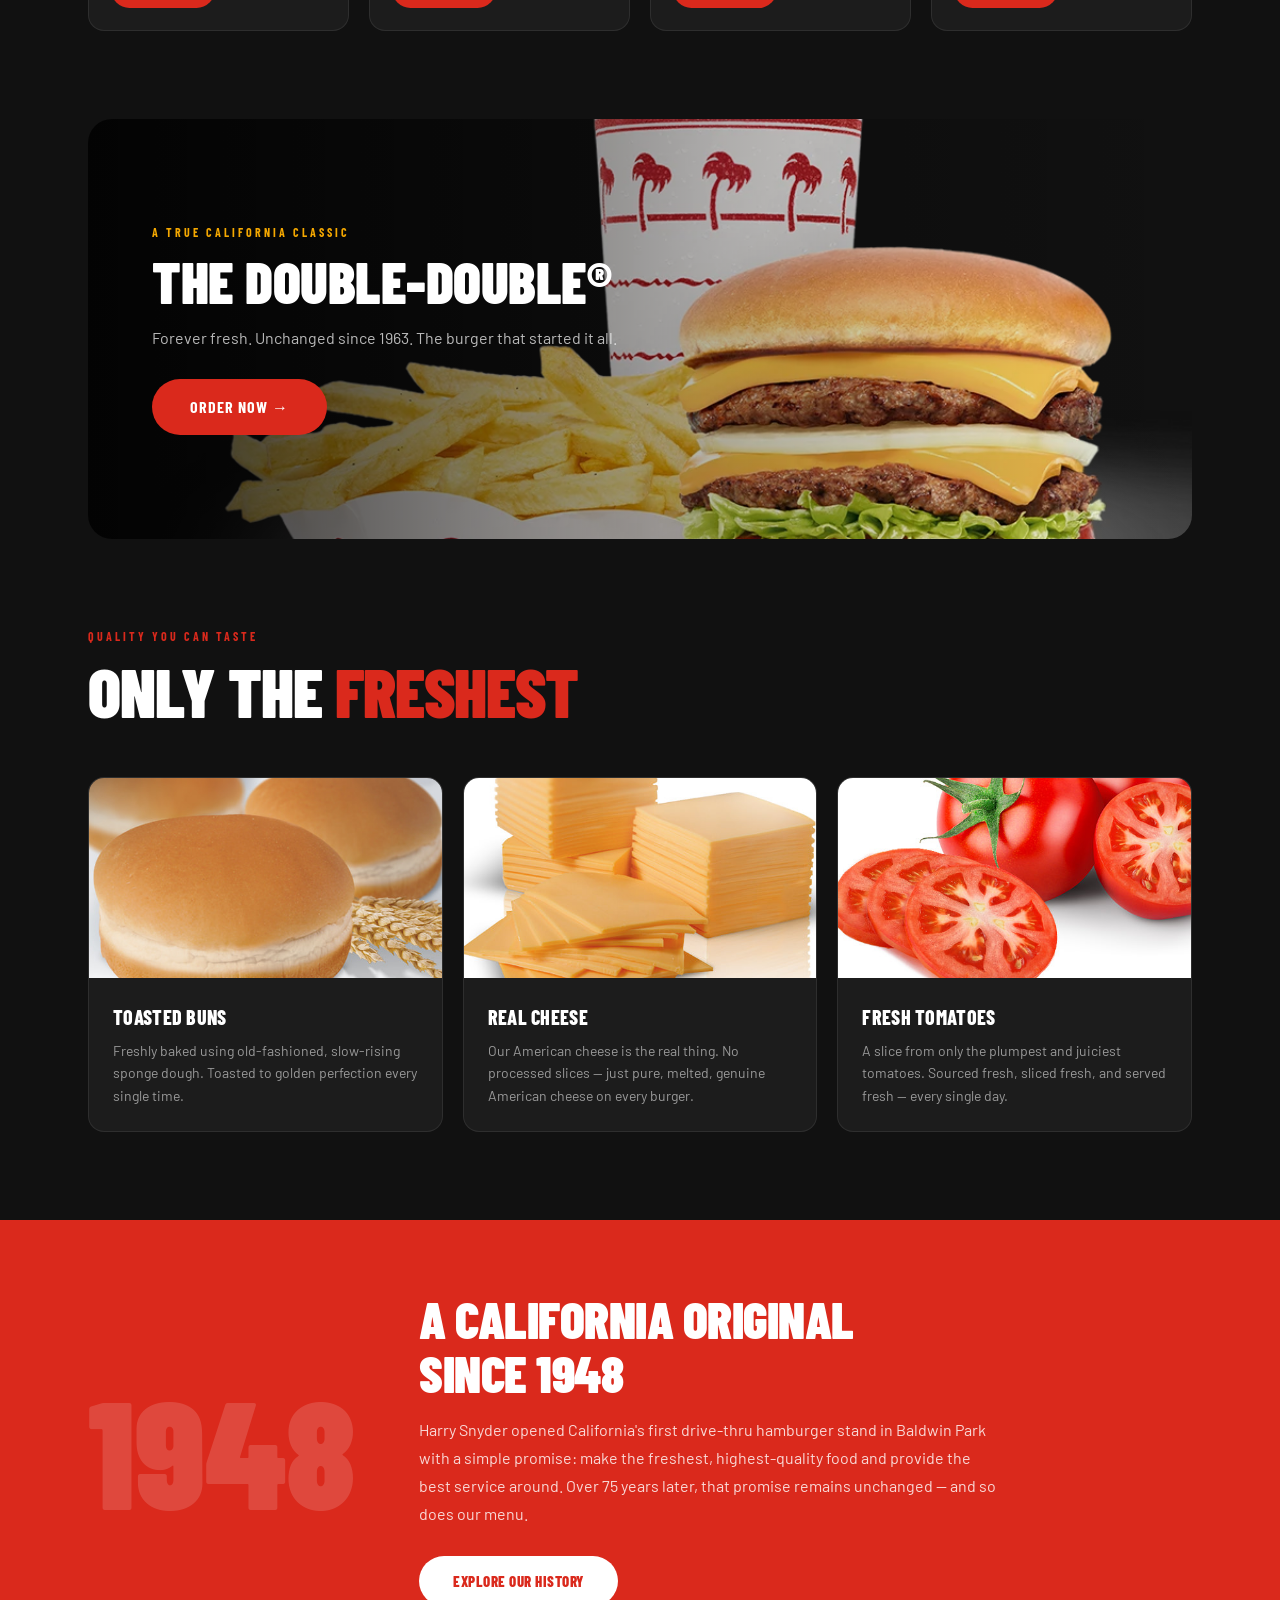
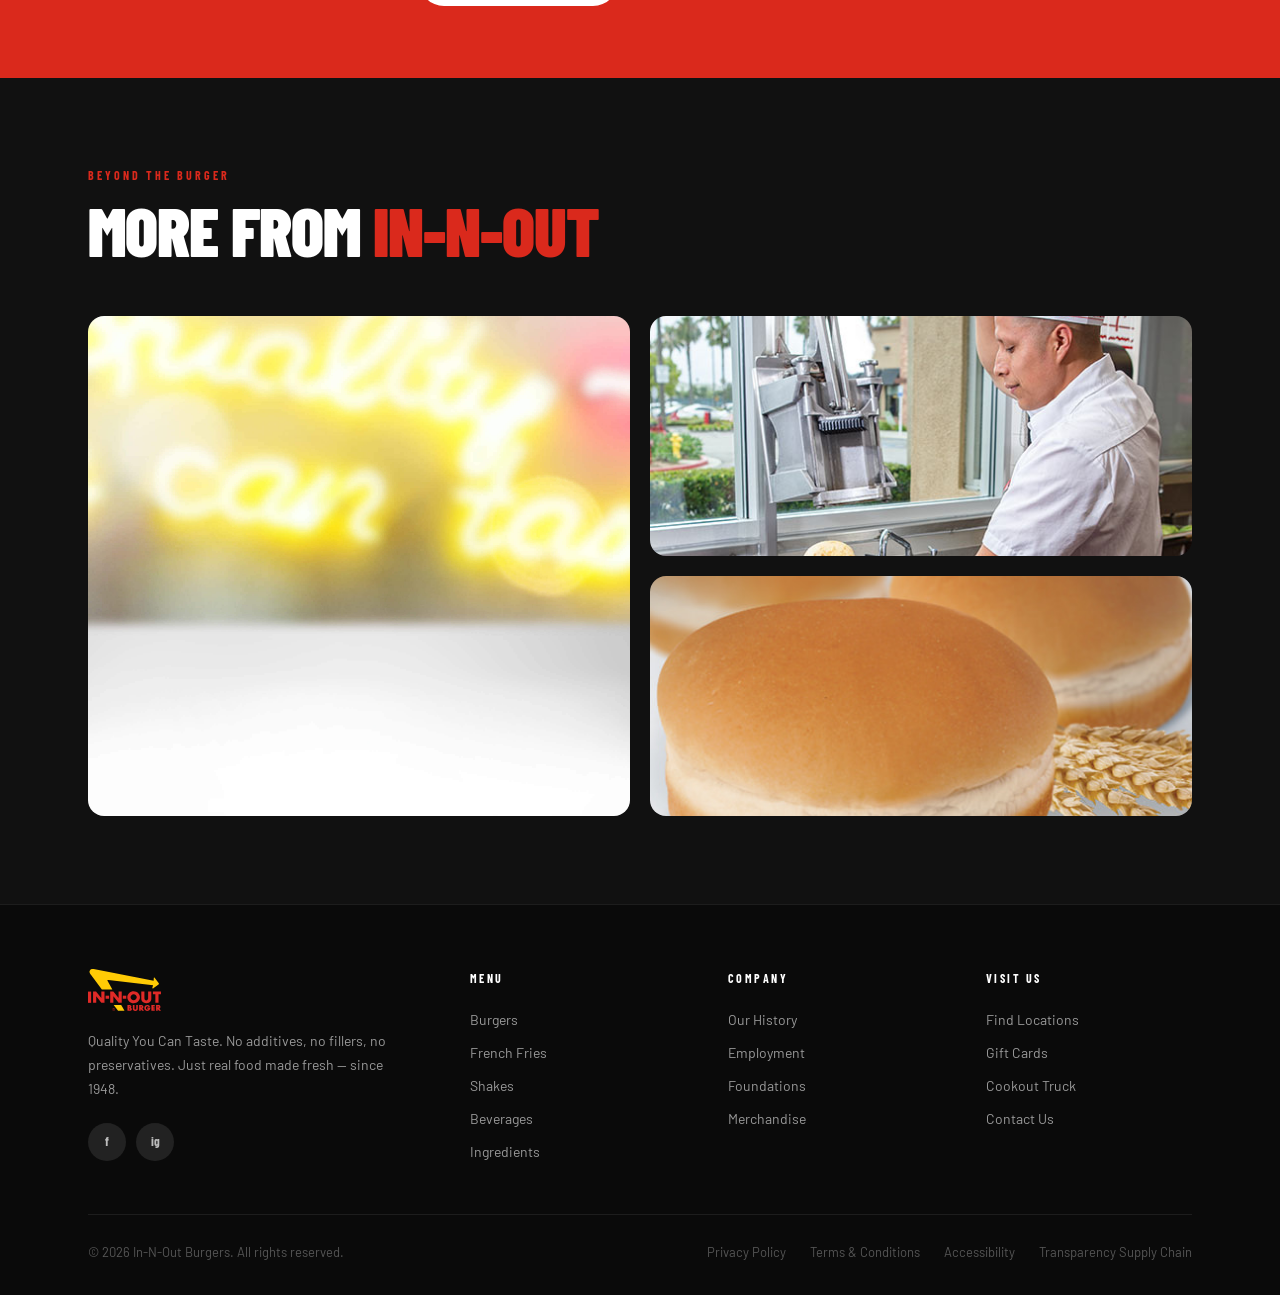
==== commit 0c3f5cb5: "Add local images and update all asset paths - Downloaded 20 images from In-N-Out CDN to images/ - Up" ====
--- a/index.html
+++ b/index.html
@@ -15,7 +15,7 @@
   <!-- ========== NAVBAR ========== -->
   <nav class="navbar" id="navbar">
     <a href="index.html" class="nav-logo">
-      <img src="https://www.in-n-out.com/ResourcePackages/INNOUT/content/images/logo-2021.svg" alt="In-N-Out Burger">
+      <img src="images/logo.svg" alt="In-N-Out Burger">
     </a>
     <div class="nav-links">
       <a href="index.html">Home</a>
@@ -84,7 +84,7 @@
         <div class="card fade-up">
           <div class="card-img">
             <img
-              src="https://www.in-n-out.com/Frontend-Assembly/Telerik.Sitefinity.Frontend/content/images/menu/ingredients/double-double.jpg"
+              src="images/double-double.jpg"
               alt="Double-Double Burger"
               loading="lazy"
             >
@@ -100,7 +100,7 @@
         <div class="card fade-up">
           <div class="card-img">
             <img
-              src="https://www.in-n-out.com/Frontend-Assembly/Telerik.Sitefinity.Frontend/content/images/menu/ingredients/cheeseburger.jpg"
+              src="images/cheeseburger.jpg"
               alt="Cheeseburger"
               loading="lazy"
             >
@@ -116,7 +116,7 @@
         <div class="card fade-up">
           <div class="card-img">
             <img
-              src="https://www.in-n-out.com/Frontend-Assembly/Telerik.Sitefinity.Frontend/content/images/menu/fries/fries.jpg"
+              src="images/fries.jpg"
               alt="French Fries"
               loading="lazy"
             >
@@ -132,7 +132,7 @@
         <div class="card fade-up">
           <div class="card-img">
             <img
-              src="https://www.in-n-out.com/Frontend-Assembly/Telerik.Sitefinity.Frontend/content/images/menu/drinks/shakes.png"
+              src="images/shakes.png"
               alt="Hand-Spun Shakes"
               loading="lazy"
             >
@@ -153,7 +153,7 @@
   <div class="promo-wrap">
     <div class="promo-banner fade-up">
       <img
-        src="https://www.in-n-out.com/Frontend-Assembly/Telerik.Sitefinity.Frontend/content/images/homepage/double-double.webp"
+        src="images/hero.webp"
         alt="Double-Double Promo"
       >
       <div class="promo-overlay">
@@ -178,7 +178,7 @@
         <div class="quality-card fade-up">
           <div class="quality-card-img">
             <img
-              src="https://www.in-n-out.com/Frontend-Assembly/Telerik.Sitefinity.Frontend/content/images/menu/ingredients/buns.jpg"
+              src="images/buns.jpg"
               alt="Toasted Buns"
               loading="lazy"
             >
@@ -191,7 +191,7 @@
         <div class="quality-card fade-up">
           <div class="quality-card-img">
             <img
-              src="https://www.in-n-out.com/Frontend-Assembly/Telerik.Sitefinity.Frontend/content/images/menu/ingredients/cheese.jpg"
+              src="images/cheese.jpg"
               alt="Real Cheese"
               loading="lazy"
             >
@@ -204,7 +204,7 @@
         <div class="quality-card fade-up">
           <div class="quality-card-img">
             <img
-              src="https://www.in-n-out.com/Frontend-Assembly/Telerik.Sitefinity.Frontend/content/images/menu/ingredients/tomatoes.jpg"
+              src="images/tomatoes.jpg"
               alt="Fresh Tomatoes"
               loading="lazy"
             >
@@ -243,7 +243,7 @@
         <div class="tile" style="grid-row: span 2;">
           <img
             class="tile-img"
-            src="https://www.in-n-out.com/ino-images/default-source/homepage/store.jpg"
+            src="images/store.jpg"
             alt="Find a Location"
             style="height:100%;min-height:500px;"
           >
@@ -254,7 +254,7 @@
         <div class="tile">
           <img
             class="tile-img"
-            src="https://www.in-n-out.com/ino-images/default-source/homepage/team.jpg"
+            src="images/team.jpg"
             alt="Join Our Team"
           >
           <div class="tile-overlay">
@@ -264,7 +264,7 @@
         <div class="tile">
           <img
             class="tile-img"
-            src="https://www.in-n-out.com/ino-images/default-source/homepage/history.jpg"
+            src="images/history.jpg"
             alt="Our History"
           >
           <div class="tile-overlay">
@@ -281,7 +281,7 @@
       <div class="footer-top">
         <div>
           <div class="footer-logo">
-            <img src="https://www.in-n-out.com/ResourcePackages/INNOUT/content/images/logo-2021.svg" alt="In-N-Out Burger">
+            <img src="images/logo.svg" alt="In-N-Out Burger">
           </div>
           <div class="footer-tagline">Quality You Can Taste. No additives, no fillers, no preservatives. Just real food made fresh — since 1948.</div>
           <div class="footer-social">
--- a/css/style.css
+++ b/css/style.css
@@ -159,7 +159,7 @@
 .hero-bg {
   position: absolute;
   inset: 0;
-  background-image: url('https://www.in-n-out.com/Frontend-Assembly/Telerik.Sitefinity.Frontend/content/images/homepage/double-double.webp');
+  background-image: url('images/hero.webp');
   background-size: cover;
   background-position: center 30%;
   transform: scale(1.06);
@@ -727,7 +727,7 @@
 .menu-header-bg {
   position: absolute;
   inset: 0;
-  background-image: url('https://www.in-n-out.com/Frontend-Assembly/Telerik.Sitefinity.Frontend/content/images/menu/bg@2x.jpg');
+  background-image: url('images/menu-bg.jpg');
   background-size: cover;
   background-position: center;
 }
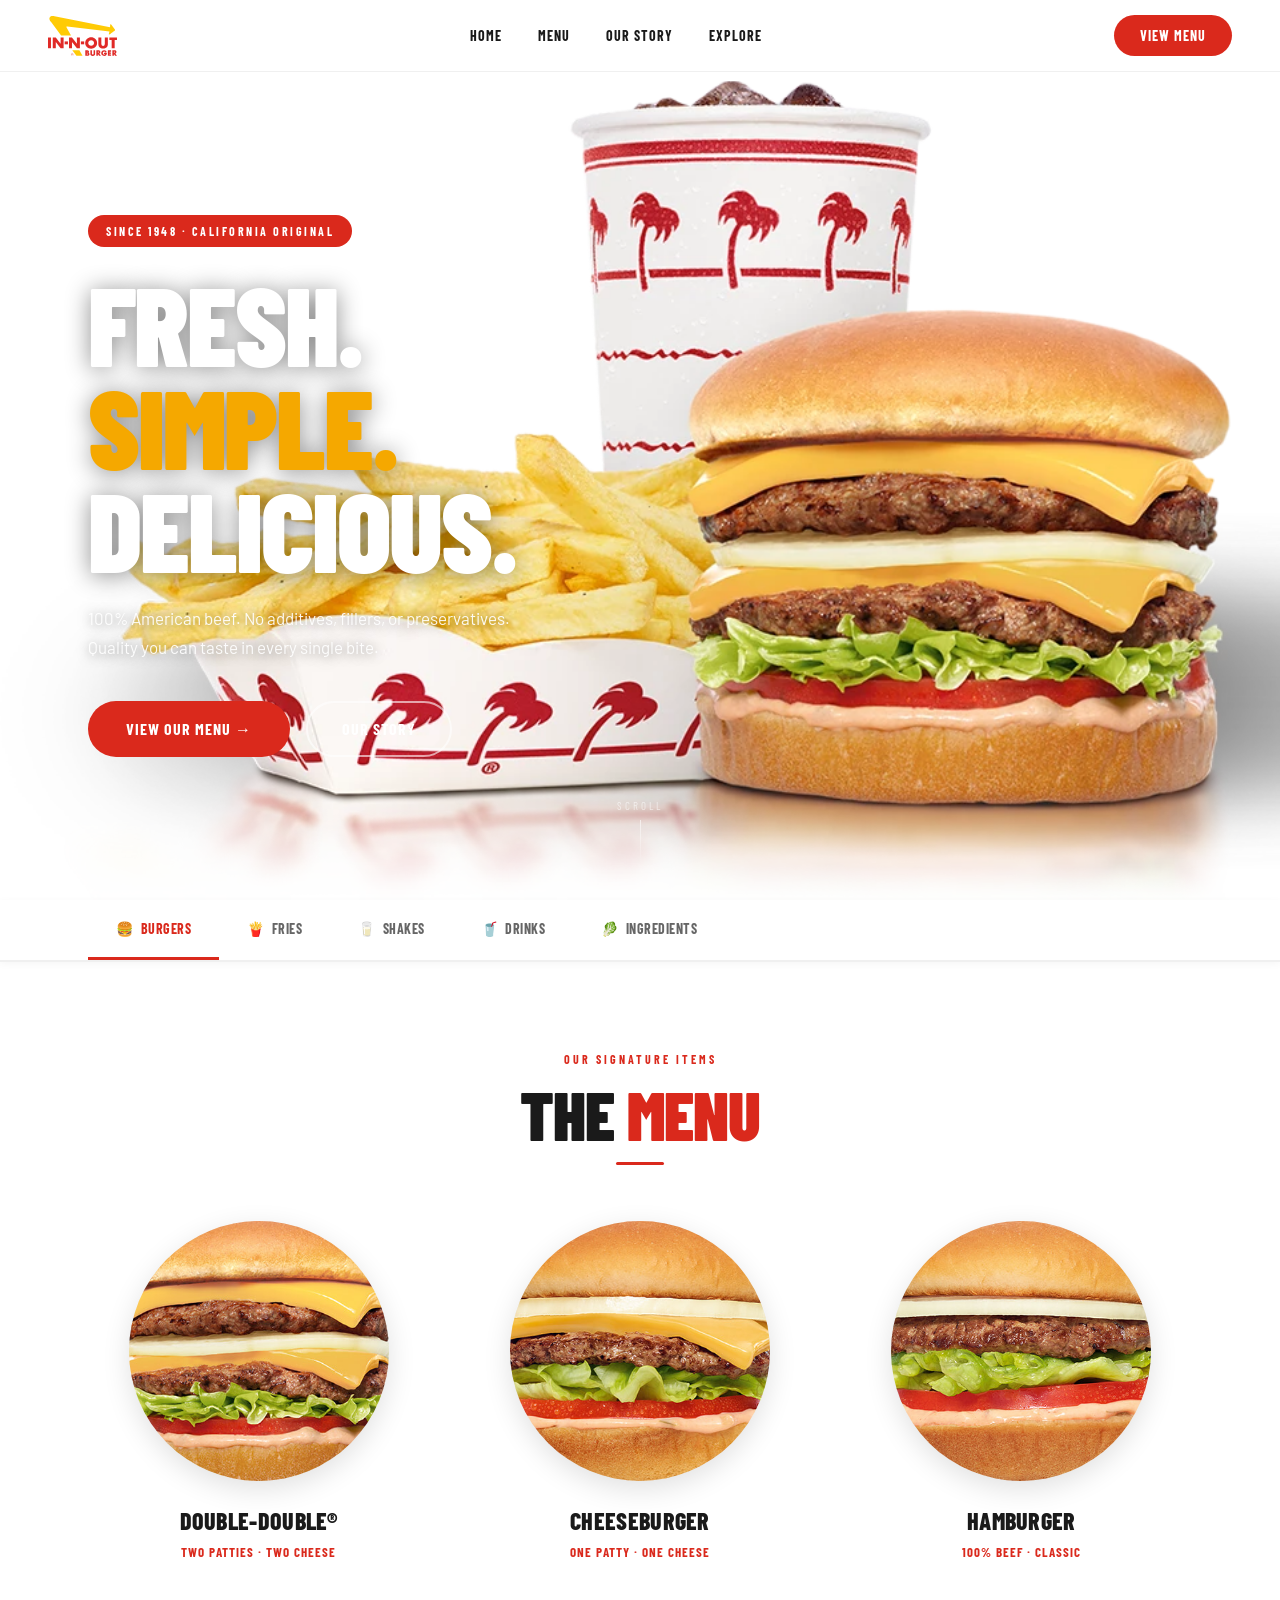
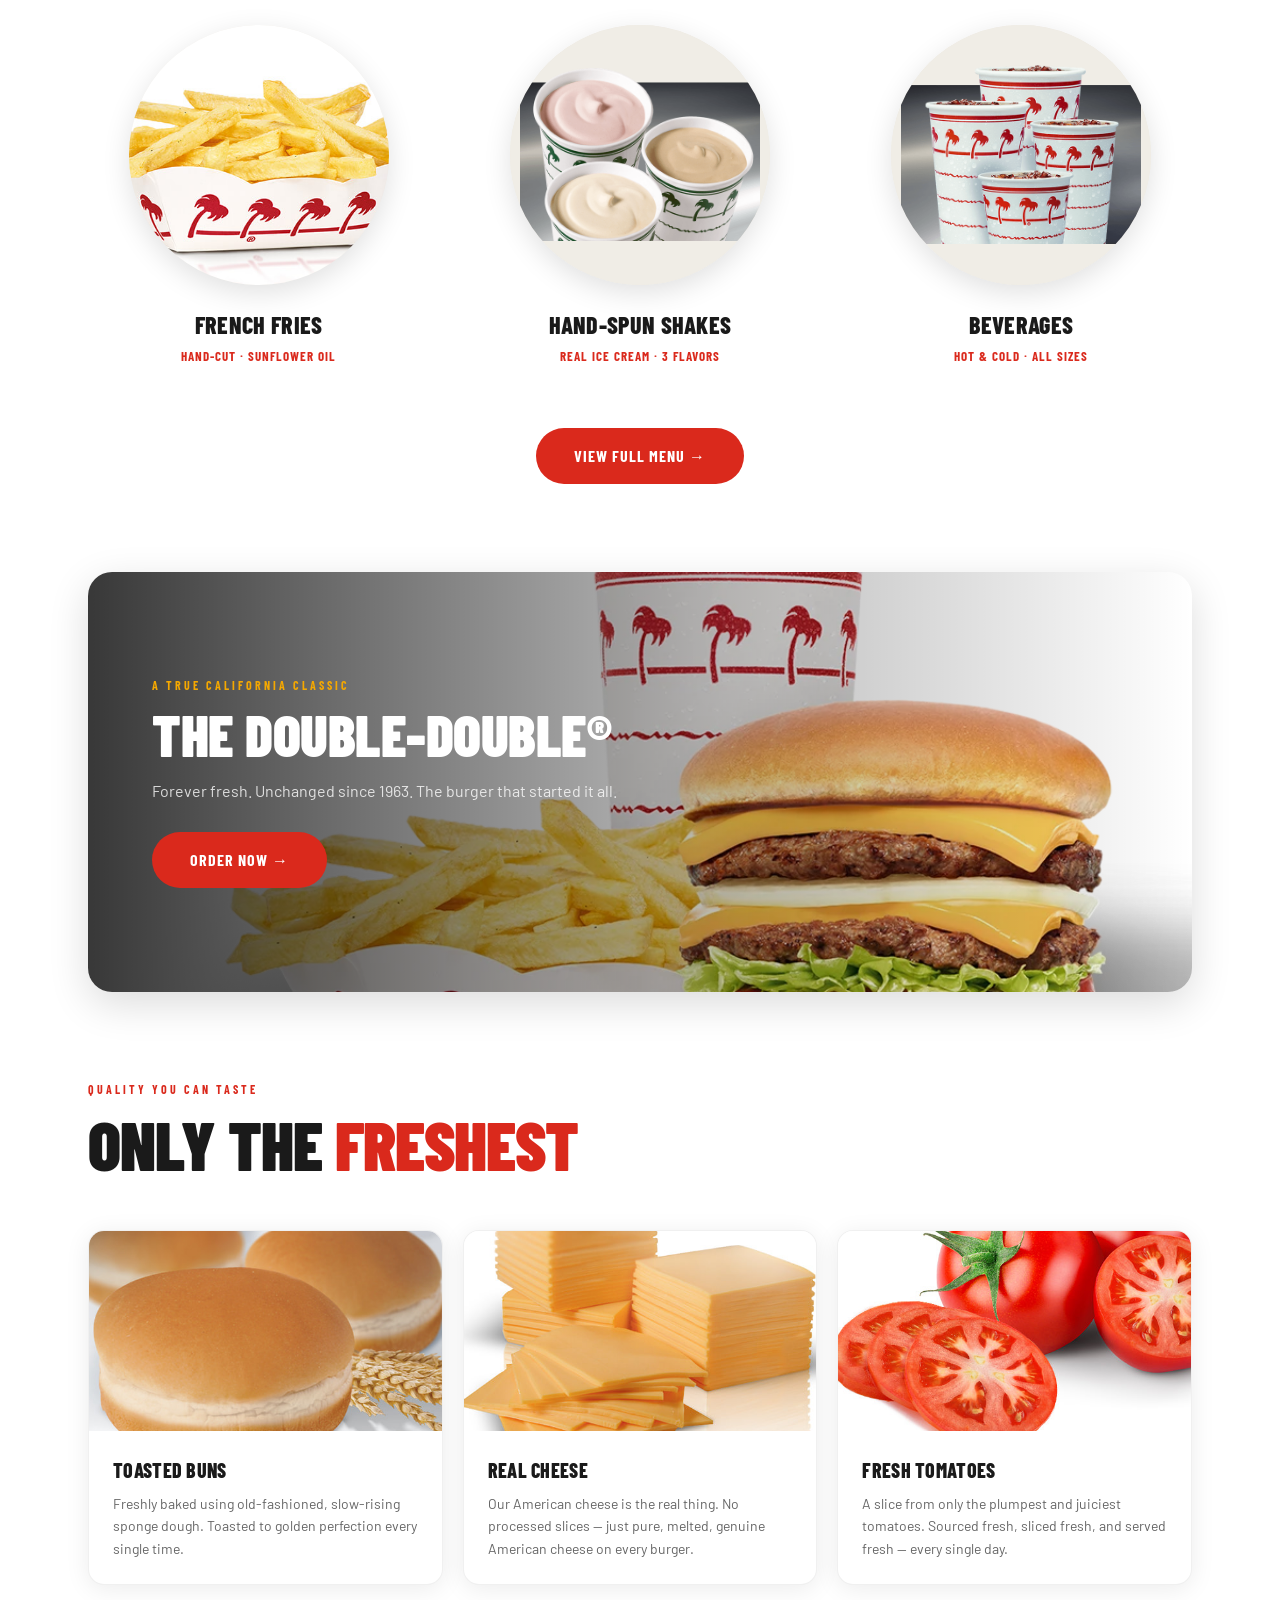
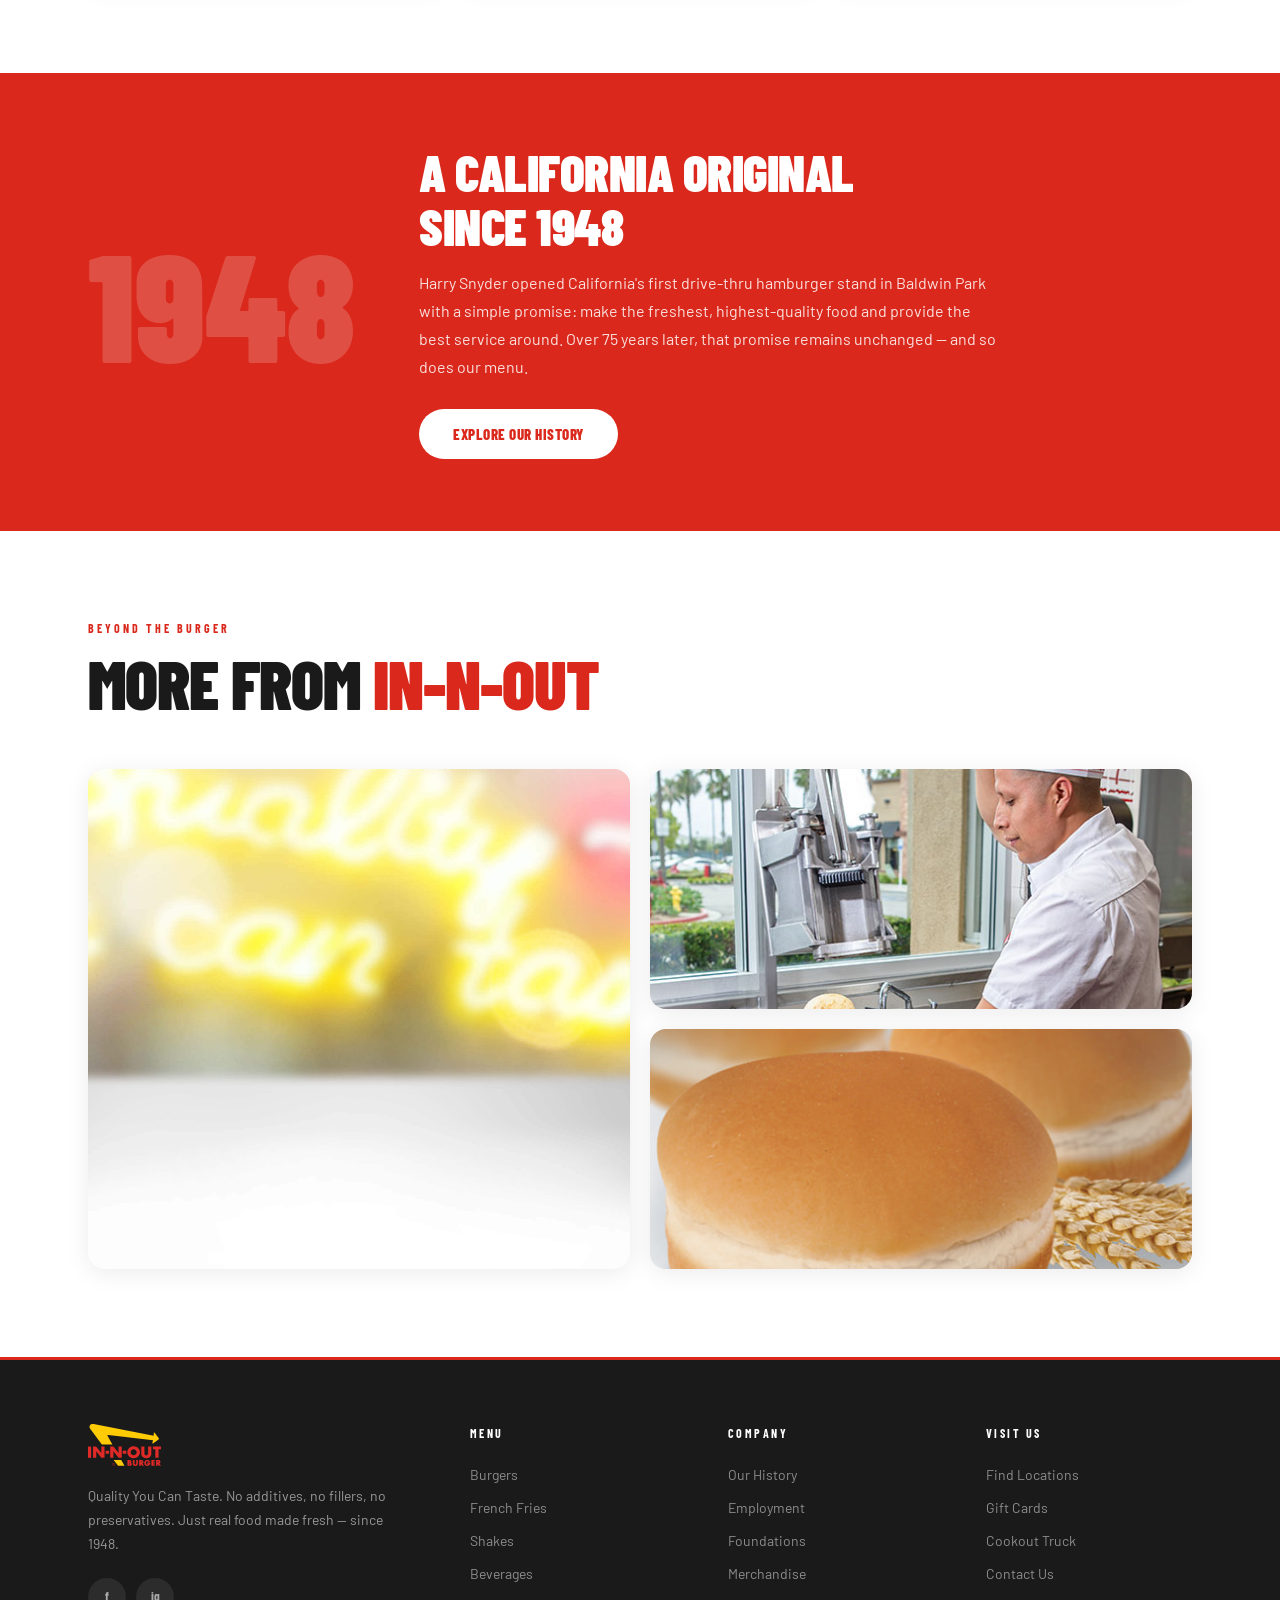
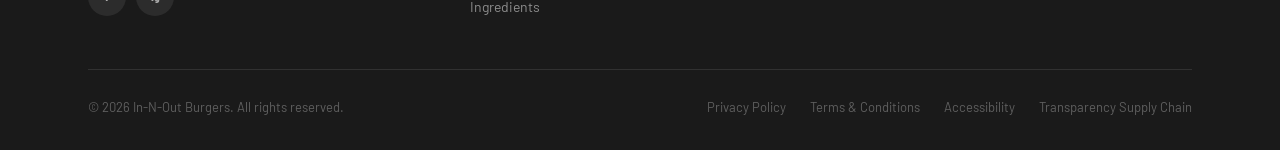
==== commit 4935ea19: "Circular grid on homepage, remove hero overlay, bigger menu circles - Homepage: replaced 4-col recta" ====
--- a/index.html
+++ b/index.html
@@ -43,7 +43,6 @@
   <!-- ========== HERO ========== -->
   <section class="hero" id="hero">
     <div class="hero-bg"></div>
-    <div class="hero-overlay"></div>
     <div class="hero-content">
       <span class="hero-badge">Since 1948 · California Original</span>
       <h1 class="hero-title">
@@ -76,75 +75,68 @@
   <!-- ========== FEATURED MENU ========== -->
   <section class="section">
     <div class="section-inner">
-      <div class="section-header fade-up">
+      <div class="home-section-head fade-up">
         <span class="section-tag">Our Signature Items</span>
         <h2 class="section-title">The <span>Menu</span></h2>
       </div>
-      <div class="cards-grid">
-        <div class="card fade-up">
-          <div class="card-img">
-            <img
-              src="images/double-double.jpg"
-              alt="Double-Double Burger"
-              loading="lazy"
-            >
-          </div>
-          <div class="card-body">
-            <div class="card-title">Double-Double®</div>
-            <div class="card-desc">Two beef patties, two slices of real American cheese, fresh lettuce, tomato, onion, and our secret spread.</div>
-            <div class="card-action">
-              <a href="menu.html#burgers" class="card-btn">Order Now</a>
-            </div>
-          </div>
-        </div>
-        <div class="card fade-up">
-          <div class="card-img">
-            <img
-              src="images/cheeseburger.jpg"
-              alt="Cheeseburger"
-              loading="lazy"
-            >
-          </div>
-          <div class="card-body">
-            <div class="card-title">Cheeseburger</div>
-            <div class="card-desc">One patty with real American cheese, crisp hand-leafed lettuce, fresh tomato, onion, and our classic spread.</div>
-            <div class="card-action">
-              <a href="menu.html#burgers" class="card-btn">Order Now</a>
-            </div>
-          </div>
-        </div>
-        <div class="card fade-up">
-          <div class="card-img">
-            <img
-              src="images/fries.jpg"
-              alt="French Fries"
-              loading="lazy"
-            >
-          </div>
-          <div class="card-body">
-            <div class="card-title">French Fries</div>
-            <div class="card-desc">Fresh, hand-cut potatoes prepared in 100% sunflower oil. Watch them being cut fresh right in front of you.</div>
-            <div class="card-action">
-              <a href="menu.html#fries" class="card-btn">Order Now</a>
-            </div>
-          </div>
-        </div>
-        <div class="card fade-up">
-          <div class="card-img">
-            <img
-              src="images/shakes.png"
-              alt="Hand-Spun Shakes"
-              loading="lazy"
-            >
-          </div>
-          <div class="card-body">
-            <div class="card-title">Hand-Spun Shakes</div>
-            <div class="card-desc">Chocolate, strawberry, or vanilla — hand-spun fresh and made with real ice cream. Nothing artificial, ever.</div>
-            <div class="card-action">
-              <a href="menu.html#shakes" class="card-btn">Order Now</a>
-            </div>
-          </div>
-        </div>
+      <div class="menu-circle-grid home-circle-grid">
+        <a href="menu.html#burgers" class="circle-card fade-up">
+          <div class="circle-img">
+            <img src="images/double-double.jpg" alt="Double-Double" loading="lazy">
+          </div>
+          <div class="circle-body">
+            <div class="circle-title">Double-Double®</div>
+            <div class="circle-tag">Two patties · Two cheese</div>
+          </div>
+        </a>
+        <a href="menu.html#burgers" class="circle-card fade-up">
+          <div class="circle-img">
+            <img src="images/cheeseburger.jpg" alt="Cheeseburger" loading="lazy">
+          </div>
+          <div class="circle-body">
+            <div class="circle-title">Cheeseburger</div>
+            <div class="circle-tag">One patty · One cheese</div>
+          </div>
+        </a>
+        <a href="menu.html#burgers" class="circle-card fade-up">
+          <div class="circle-img">
+            <img src="images/hamburger.jpg" alt="Hamburger" loading="lazy">
+          </div>
+          <div class="circle-body">
+            <div class="circle-title">Hamburger</div>
+            <div class="circle-tag">100% beef · Classic</div>
+          </div>
+        </a>
+        <a href="menu.html#fries" class="circle-card fade-up">
+          <div class="circle-img">
+            <img src="images/fries.jpg" alt="French Fries" loading="lazy">
+          </div>
+          <div class="circle-body">
+            <div class="circle-title">French Fries</div>
+            <div class="circle-tag">Hand-cut · Sunflower oil</div>
+          </div>
+        </a>
+        <a href="menu.html#shakes" class="circle-card fade-up">
+          <div class="circle-img">
+            <img src="images/shakes.png" alt="Hand-Spun Shakes" loading="lazy" style="object-fit:contain;padding:10px;">
+          </div>
+          <div class="circle-body">
+            <div class="circle-title">Hand-Spun Shakes</div>
+            <div class="circle-tag">Real ice cream · 3 flavors</div>
+          </div>
+        </a>
+        <a href="menu.html#drinks" class="circle-card fade-up">
+          <div class="circle-img">
+            <img src="images/cups.png" alt="Beverages" loading="lazy" style="object-fit:contain;padding:10px;">
+          </div>
+          <div class="circle-body">
+            <div class="circle-title">Beverages</div>
+            <div class="circle-tag">Hot &amp; cold · All sizes</div>
+          </div>
+        </a>
+      </div>
+      <div class="home-circle-cta fade-up">
+        <a href="menu.html" class="btn-primary">View Full Menu &rarr;</a>
       </div>
     </div>
   </section>
--- a/css/style.css
+++ b/css/style.css
@@ -1,23 +1,29 @@
-/* ===== CSS VARIABLES ===== */
+/* ===== CSS VARIABLES — In-N-Out Brand Colors ===== */
 :root {
   --red: #DA291C;
-  --red-dark: #b01f14;
+  --red-dark: #b51f14;
   --red-light: #f03526;
   --yellow: #F5A800;
+  --yellow-dark: #d48f00;
   --white: #ffffff;
   --black: #000000;
-  --bg: #111111;
-  --bg-card: #1c1c1c;
-  --bg-card-hover: #242424;
-  --text-primary: #ffffff;
-  --text-secondary: #999999;
-  --border: rgba(255, 255, 255, 0.08);
-  --nav-height: 70px;
+  --bg: #ffffff;
+  --bg-alt: #f7f5f0;
+  --bg-card: #ffffff;
+  --bg-card-hover: #fdf9f4;
+  --text-primary: #1a1a1a;
+  --text-secondary: #666666;
+  --text-light: #999999;
+  --border: rgba(0, 0, 0, 0.1);
+  --border-light: rgba(0, 0, 0, 0.06);
+  --nav-height: 72px;
   --font-main: 'Barlow Condensed', 'Barlow', sans-serif;
   --font-body: 'Barlow', sans-serif;
   --transition: 0.25s cubic-bezier(0.4, 0, 0.2, 1);
   --radius: 16px;
-  --shadow: 0 8px 32px rgba(0, 0, 0, 0.4);
+  --shadow: 0 4px 24px rgba(0, 0, 0, 0.08);
+  --shadow-hover: 0 12px 40px rgba(0, 0, 0, 0.14);
+  --shadow-nav: 0 2px 16px rgba(0, 0, 0, 0.08);
 }
 
 /* ===== RESET & BASE ===== */
@@ -43,18 +49,21 @@
   top: 0; left: 0; right: 0;
   height: var(--nav-height);
   z-index: 1000;
-  background: rgba(13, 13, 13, 0.92);
+  background: rgba(255, 255, 255, 0.96);
   backdrop-filter: blur(14px);
   -webkit-backdrop-filter: blur(14px);
-  border-bottom: 1px solid var(--border);
+  border-bottom: 1px solid var(--border-light);
   display: flex;
   align-items: center;
   justify-content: space-between;
   padding: 0 48px;
-  transition: background var(--transition);
-}
-.navbar.scrolled { background: #0d0d0d; }
-.nav-logo img { height: 38px; width: auto; }
+  transition: background var(--transition), box-shadow var(--transition);
+}
+.navbar.scrolled {
+  background: #ffffff;
+  box-shadow: var(--shadow-nav);
+}
+.nav-logo img { height: 40px; width: auto; }
 .nav-links {
   display: flex;
   gap: 36px;
@@ -62,11 +71,11 @@
 }
 .nav-links a {
   font-family: var(--font-main);
-  font-weight: 600;
+  font-weight: 700;
   font-size: 14px;
   letter-spacing: 1px;
   text-transform: uppercase;
-  color: rgba(255, 255, 255, 0.8);
+  color: var(--text-primary);
   transition: color var(--transition);
 }
 .nav-links a:hover { color: var(--red); }
@@ -106,7 +115,7 @@
   display: block;
   width: 24px;
   height: 2px;
-  background: white;
+  background: var(--text-primary);
   border-radius: 2px;
   transition: transform var(--transition), opacity var(--transition);
 }
@@ -116,12 +125,13 @@
   position: fixed;
   top: var(--nav-height);
   left: 0; right: 0;
-  background: #0d0d0d;
+  background: #ffffff;
   z-index: 999;
   padding: 28px 32px;
   flex-direction: column;
   gap: 4px;
-  border-bottom: 1px solid var(--border);
+  border-bottom: 2px solid var(--border);
+  box-shadow: var(--shadow-nav);
   transform: translateY(-8px);
   opacity: 0;
   pointer-events: none;
@@ -135,13 +145,13 @@
 }
 .mobile-menu a {
   font-family: var(--font-main);
-  font-weight: 600;
+  font-weight: 700;
   font-size: 20px;
   letter-spacing: 0.5px;
   text-transform: uppercase;
-  color: rgba(255, 255, 255, 0.85);
+  color: var(--text-primary);
   padding: 12px 0;
-  border-bottom: 1px solid var(--border);
+  border-bottom: 1px solid var(--border-light);
   transition: color var(--transition);
 }
 .mobile-menu a:hover { color: var(--red); }
@@ -159,18 +169,14 @@
 .hero-bg {
   position: absolute;
   inset: 0;
-  background-image: url('images/hero.webp');
+  background-image: url('../images/hero.webp');
   background-size: cover;
   background-position: center 30%;
   transform: scale(1.06);
   transition: transform 9s ease;
 }
 .hero.loaded .hero-bg { transform: scale(1); }
-.hero-overlay {
-  position: absolute;
-  inset: 0;
-  background: linear-gradient(120deg, rgba(0,0,0,0.82) 0%, rgba(0,0,0,0.45) 55%, rgba(0,0,0,0.1) 100%);
-}
+.hero-overlay { display: none; }
 .hero-content {
   position: relative;
   z-index: 2;
@@ -204,15 +210,17 @@
   text-transform: uppercase;
   color: white;
   margin-bottom: 24px;
-}
-.hero-title span { color: var(--red); }
+  text-shadow: 0 2px 24px rgba(0,0,0,0.45);
+}
+.hero-title span { color: var(--yellow); }
 .hero-subtitle {
   font-size: 17px;
-  color: rgba(255, 255, 255, 0.75);
+  color: rgba(255, 255, 255, 0.92);
   max-width: 440px;
   margin-bottom: 40px;
   line-height: 1.7;
   font-weight: 400;
+  text-shadow: 0 1px 12px rgba(0,0,0,0.5);
 }
 .hero-actions {
   display: flex;
@@ -245,7 +253,7 @@
   color: white;
   padding: 14px 34px;
   border-radius: 50px;
-  border: 2px solid rgba(255, 255, 255, 0.45);
+  border: 2px solid rgba(255, 255, 255, 0.6);
   font-family: var(--font-main);
   font-weight: 700;
   font-size: 16px;
@@ -255,7 +263,7 @@
 }
 .btn-secondary:hover {
   border-color: white;
-  background: rgba(255, 255, 255, 0.1);
+  background: rgba(255, 255, 255, 0.15);
 }
 .hero-scroll-indicator {
   position: absolute;
@@ -266,7 +274,7 @@
   flex-direction: column;
   align-items: center;
   gap: 6px;
-  color: rgba(255, 255, 255, 0.5);
+  color: rgba(255, 255, 255, 0.6);
   font-family: var(--font-main);
   font-size: 11px;
   letter-spacing: 3px;
@@ -277,18 +285,19 @@
   content: '';
   width: 1px;
   height: 44px;
-  background: linear-gradient(to bottom, rgba(255, 255, 255, 0.5), transparent);
+  background: linear-gradient(to bottom, rgba(255, 255, 255, 0.6), transparent);
 }
 
 /* ===== CATEGORY STRIP ===== */
 .category-strip {
-  background: #0d0d0d;
-  border-bottom: 1px solid var(--border);
+  background: var(--white);
+  border-bottom: 2px solid var(--border-light);
   overflow-x: auto;
   scrollbar-width: none;
   position: sticky;
   top: var(--nav-height);
   z-index: 900;
+  box-shadow: 0 2px 8px rgba(0,0,0,0.04);
 }
 .category-strip::-webkit-scrollbar { display: none; }
 .category-strip-inner {
@@ -313,8 +322,8 @@
   color: var(--text-secondary);
 }
 .cat-item:hover {
-  color: var(--white);
-  border-bottom-color: rgba(218, 41, 28, 0.4);
+  color: var(--red);
+  border-bottom-color: rgba(218, 41, 28, 0.3);
 }
 .cat-item.active {
   color: var(--red);
@@ -330,6 +339,7 @@
 
 /* ===== SECTIONS ===== */
 .section { padding: 88px 0; }
+.section.alt-bg { background: var(--bg-alt); }
 .section-inner {
   max-width: 1200px;
   margin: 0 auto;
@@ -353,7 +363,7 @@
   line-height: 1;
   letter-spacing: -1px;
   text-transform: uppercase;
-  color: var(--white);
+  color: var(--text-primary);
 }
 .section-title span { color: var(--red); }
 
@@ -371,17 +381,18 @@
   overflow: hidden;
   transition: transform var(--transition), box-shadow var(--transition);
   cursor: pointer;
-  border: 1px solid var(--border);
+  border: 1px solid var(--border-light);
+  box-shadow: var(--shadow);
 }
 .card:hover {
   transform: translateY(-5px);
-  box-shadow: 0 20px 48px rgba(0, 0, 0, 0.55);
+  box-shadow: var(--shadow-hover);
 }
 .card:hover .card-img img { transform: scale(1.07); }
 .card-img {
   height: 200px;
   overflow: hidden;
-  background: #222;
+  background: #f0ede6;
 }
 .card-img img {
   width: 100%;
@@ -397,7 +408,7 @@
   text-transform: uppercase;
   letter-spacing: 0.3px;
   margin-bottom: 8px;
-  color: var(--white);
+  color: var(--text-primary);
 }
 .card-desc {
   font-size: 14px;
@@ -434,6 +445,7 @@
   height: 420px;
   overflow: hidden;
   border-radius: 24px;
+  box-shadow: var(--shadow-hover);
 }
 .promo-banner img {
   width: 100%;
@@ -446,7 +458,7 @@
 .promo-overlay {
   position: absolute;
   inset: 0;
-  background: linear-gradient(90deg, rgba(0,0,0,0.82) 0%, rgba(0,0,0,0.3) 55%, transparent 100%);
+  background: linear-gradient(90deg, rgba(0,0,0,0.78) 0%, rgba(0,0,0,0.28) 55%, transparent 100%);
   display: flex;
   align-items: center;
   padding: 64px;
@@ -473,7 +485,7 @@
 }
 .promo-sub {
   font-size: 16px;
-  color: rgba(255, 255, 255, 0.72);
+  color: rgba(255, 255, 255, 0.8);
   margin-bottom: 28px;
   line-height: 1.6;
 }
@@ -488,17 +500,19 @@
   background: var(--bg-card);
   border-radius: var(--radius);
   overflow: hidden;
-  border: 1px solid var(--border);
+  border: 1px solid var(--border-light);
+  box-shadow: var(--shadow);
   transition: transform var(--transition), box-shadow var(--transition);
 }
 .quality-card:hover {
   transform: translateY(-4px);
-  box-shadow: var(--shadow);
+  box-shadow: var(--shadow-hover);
 }
 .quality-card:hover .quality-card-img img { transform: scale(1.06); }
 .quality-card-img {
   height: 200px;
   overflow: hidden;
+  background: #f0ede6;
 }
 .quality-card-img img {
   width: 100%;
@@ -514,7 +528,7 @@
   text-transform: uppercase;
   letter-spacing: 0.3px;
   margin-bottom: 8px;
-  color: var(--white);
+  color: var(--text-primary);
 }
 .quality-card-text {
   font-size: 14px;
@@ -541,7 +555,7 @@
   font-size: clamp(80px, 12vw, 160px);
   font-weight: 900;
   line-height: 1;
-  color: rgba(255, 255, 255, 0.15);
+  color: rgba(255, 255, 255, 0.18);
   user-select: none;
 }
 .history-title {
@@ -556,7 +570,7 @@
 }
 .history-text {
   font-size: 16px;
-  color: rgba(255, 255, 255, 0.82);
+  color: rgba(255, 255, 255, 0.85);
   line-height: 1.75;
   margin-bottom: 28px;
   max-width: 580px;
@@ -592,7 +606,8 @@
   border-radius: var(--radius);
   overflow: hidden;
   cursor: pointer;
-  background: #222;
+  background: #f0ede6;
+  box-shadow: var(--shadow);
 }
 .tile-img {
   width: 100%;
@@ -605,7 +620,7 @@
 .tile-overlay {
   position: absolute;
   inset: 0;
-  background: linear-gradient(to top, rgba(0,0,0,0.75) 0%, transparent 60%);
+  background: linear-gradient(to top, rgba(218, 41, 28, 0.82) 0%, transparent 60%);
   display: flex;
   align-items: flex-end;
   padding: 24px;
@@ -624,8 +639,8 @@
 
 /* ===== FOOTER ===== */
 footer {
-  background: #0a0a0a;
-  border-top: 1px solid var(--border);
+  background: #1a1a1a;
+  border-top: 3px solid var(--red);
   padding: 64px 0 32px;
 }
 .footer-inner {
@@ -638,7 +653,7 @@
   grid-template-columns: 1.6fr 1fr 1fr 1fr;
   gap: 52px;
   padding-bottom: 52px;
-  border-bottom: 1px solid var(--border);
+  border-bottom: 1px solid rgba(255,255,255,0.1);
 }
 .footer-logo img {
   height: 42px;
@@ -646,7 +661,7 @@
 }
 .footer-tagline {
   font-size: 14px;
-  color: var(--text-secondary);
+  color: rgba(255,255,255,0.55);
   line-height: 1.7;
   max-width: 300px;
 }
@@ -658,7 +673,7 @@
 .social-btn {
   width: 38px;
   height: 38px;
-  background: #222;
+  background: rgba(255,255,255,0.08);
   border-radius: 50%;
   display: flex;
   align-items: center;
@@ -666,7 +681,7 @@
   font-family: var(--font-main);
   font-size: 13px;
   font-weight: 700;
-  color: rgba(255,255,255,0.7);
+  color: rgba(255,255,255,0.6);
   transition: background var(--transition), color var(--transition);
 }
 .social-btn:hover { background: var(--red); color: white; }
@@ -676,7 +691,7 @@
   font-weight: 700;
   letter-spacing: 2.5px;
   text-transform: uppercase;
-  color: var(--white);
+  color: #ffffff;
   margin-bottom: 22px;
 }
 .footer-col-links {
@@ -686,10 +701,10 @@
 }
 .footer-col-links a {
   font-size: 14px;
-  color: var(--text-secondary);
+  color: rgba(255,255,255,0.5);
   transition: color var(--transition);
 }
-.footer-col-links a:hover { color: var(--red); }
+.footer-col-links a:hover { color: var(--yellow); }
 .footer-bottom {
   padding-top: 28px;
   display: flex;
@@ -700,7 +715,7 @@
 }
 .footer-copy {
   font-size: 13px;
-  color: #555;
+  color: rgba(255,255,255,0.3);
 }
 .footer-legal {
   display: flex;
@@ -709,12 +724,12 @@
 }
 .footer-legal a {
   font-size: 13px;
-  color: #555;
+  color: rgba(255,255,255,0.3);
   transition: color var(--transition);
 }
-.footer-legal a:hover { color: var(--white); }
-
-/* ===== MENU PAGE ===== */
+.footer-legal a:hover { color: white; }
+
+/* ===== MENU PAGE HEADER ===== */
 .menu-header {
   height: 340px;
   position: relative;
@@ -727,14 +742,14 @@
 .menu-header-bg {
   position: absolute;
   inset: 0;
-  background-image: url('images/menu-bg.jpg');
+  background-image: url('../images/menu-bg.jpg');
   background-size: cover;
   background-position: center;
 }
 .menu-header-overlay {
   position: absolute;
   inset: 0;
-  background: linear-gradient(to top, rgba(17, 17, 17, 1) 0%, rgba(17, 17, 17, 0.55) 40%, rgba(17, 17, 17, 0.2) 100%);
+  background: linear-gradient(to top, rgba(255,255,255,1) 0%, rgba(255,255,255,0.45) 40%, rgba(0,0,0,0.2) 100%);
 }
 .menu-header-content {
   position: relative;
@@ -750,7 +765,7 @@
   font-weight: 900;
   text-transform: uppercase;
   letter-spacing: -2px;
-  color: white;
+  color: var(--text-primary);
   line-height: 1;
 }
 
@@ -759,10 +774,11 @@
   position: sticky;
   top: var(--nav-height);
   z-index: 900;
-  background: #0d0d0d;
-  border-bottom: 1px solid var(--border);
+  background: #ffffff;
+  border-bottom: 2px solid var(--border-light);
   overflow-x: auto;
   scrollbar-width: none;
+  box-shadow: 0 2px 8px rgba(0,0,0,0.06);
 }
 .sticky-cat-nav::-webkit-scrollbar { display: none; }
 .sticky-cat-nav-inner {
@@ -775,74 +791,176 @@
 
 /* ===== MENU SECTIONS ===== */
 .menu-section {
-  padding: 72px 0;
-  border-bottom: 1px solid var(--border);
-}
+  padding: 80px 0;
+  border-bottom: 1px solid var(--border-light);
+}
+.menu-section.alt-bg { background: var(--bg-alt); }
 .menu-section:last-child { border-bottom: none; }
 .menu-section-inner {
   max-width: 1200px;
   margin: 0 auto;
   padding: 0 48px;
 }
+
+/* Section head — centered */
+.menu-section-head {
+  text-align: center;
+  margin-bottom: 56px;
+}
 .menu-section-title {
   font-family: var(--font-main);
   font-size: clamp(36px, 5vw, 56px);
   font-weight: 900;
   text-transform: uppercase;
-  color: var(--white);
+  color: var(--text-primary);
   letter-spacing: -1px;
   line-height: 1;
-  margin-bottom: 10px;
+  margin-bottom: 0;
+  display: inline-block;
+}
+.menu-section-title::after {
+  content: '';
+  display: block;
+  width: 48px;
+  height: 3px;
+  background: var(--red);
+  margin: 14px auto 0;
+  border-radius: 2px;
 }
 .menu-section-sub {
   font-size: 16px;
   color: var(--text-secondary);
-  margin-bottom: 44px;
-  line-height: 1.6;
-  max-width: 560px;
-}
-.menu-cards-grid {
+  margin: 16px auto 0;
+  line-height: 1.65;
+  max-width: 540px;
+}
+
+/* ===== CIRCULAR CARD GRID ===== */
+.menu-circle-grid {
   display: grid;
   grid-template-columns: repeat(3, 1fr);
-  gap: 24px;
-}
-.menu-card {
-  background: var(--bg-card);
-  border-radius: var(--radius);
+  gap: 40px 32px;
+}
+.menu-circle-grid.cols-2 {
+  grid-template-columns: repeat(2, 1fr);
+  max-width: 720px;
+  margin: 0 auto;
+}
+.menu-circle-grid.cols-4 {
+  grid-template-columns: repeat(4, 1fr);
+  gap: 32px 24px;
+}
+
+/* Homepage overrides — larger circles, 3×2 grid */
+.home-circle-grid {
+  gap: 52px 40px;
+}
+.home-circle-grid .circle-img {
+  width: 260px;
+  height: 260px;
+}
+.home-circle-grid .circle-title { font-size: 24px; }
+
+/* Homepage section head — centered */
+.home-section-head {
+  text-align: center;
+  margin-bottom: 56px;
+}
+.home-section-head .section-title {
+  display: inline-block;
+}
+.home-section-head .section-title::after {
+  content: '';
+  display: block;
+  width: 48px;
+  height: 3px;
+  background: var(--red);
+  margin: 14px auto 0;
+  border-radius: 2px;
+}
+
+/* CTA below the circle grid */
+.home-circle-cta {
+  text-align: center;
+  margin-top: 52px;
+}
+
+/* ===== CIRCLE CARD ===== */
+.circle-card {
+  display: flex;
+  flex-direction: column;
+  align-items: center;
+  text-align: center;
+  transition: transform var(--transition);
+}
+.circle-card:hover { transform: translateY(-6px); }
+
+/* Circular image */
+.circle-img {
+  width: 250px;
+  height: 250px;
+  border-radius: 50%;
   overflow: hidden;
-  border: 1px solid var(--border);
-  transition: transform var(--transition), box-shadow var(--transition);
-}
-.menu-card:hover {
-  transform: translateY(-5px);
-  box-shadow: 0 20px 48px rgba(0, 0, 0, 0.55);
-}
-.menu-card:hover .menu-card-img img { transform: scale(1.06); }
-.menu-card-img {
-  height: 260px;
-  overflow: hidden;
-  background: #232323;
-}
-.menu-card-img img {
+  background: #f0ede6;
+  margin: 0 auto 22px;
+  box-shadow: 0 8px 28px rgba(0, 0, 0, 0.12);
+  flex-shrink: 0;
+  transition: box-shadow var(--transition), transform var(--transition);
+}
+.circle-card:hover .circle-img {
+  box-shadow: 0 16px 44px rgba(218, 41, 28, 0.18);
+  transform: scale(1.04);
+}
+.circle-img img {
   width: 100%;
   height: 100%;
   object-fit: cover;
   transition: transform 0.45s ease;
-}
-.menu-card-body { padding: 26px; }
-.menu-card-title {
-  font-family: var(--font-main);
-  font-size: 24px;
+  background: #f0ede6;
+}
+.circle-card:hover .circle-img img { transform: scale(1.08); }
+
+/* Flavor tints for shake variants */
+.circle-img--chocolate { background: #3d1f0a; }
+.circle-img--strawberry { background: #f7d0d0; }
+.circle-img--vanilla { background: #fdf3d0; }
+.circle-img--coffee { background: #2c1a0e; }
+.circle-img--milk { background: #f0f4f8; }
+
+/* Small variant for ingredients */
+.circle-img--sm {
+  width: 150px;
+  height: 150px;
+  margin-bottom: 16px;
+}
+.circle-card--sm { gap: 0; }
+
+/* Card text */
+.circle-body { width: 100%; }
+.circle-title {
+  font-family: var(--font-main);
+  font-size: 22px;
   font-weight: 800;
   text-transform: uppercase;
-  color: white;
+  color: var(--text-primary);
+  letter-spacing: 0.3px;
+  margin-bottom: 4px;
+}
+.circle-tag {
+  font-family: var(--font-main);
+  font-size: 13px;
+  font-weight: 700;
+  letter-spacing: 1px;
+  text-transform: uppercase;
+  color: var(--red);
   margin-bottom: 10px;
-  letter-spacing: 0.2px;
-}
-.menu-card-desc {
+}
+.circle-desc {
   font-size: 14px;
   color: var(--text-secondary);
   line-height: 1.65;
+  max-width: 260px;
+  margin: 0 auto;
 }
 
 /* ===== INGREDIENTS GRID ===== */
@@ -855,13 +973,15 @@
   background: var(--bg-card);
   border-radius: 14px;
   overflow: hidden;
-  border: 1px solid var(--border);
-  transition: transform var(--transition), border-color var(--transition);
+  border: 1px solid var(--border-light);
+  box-shadow: var(--shadow);
+  transition: transform var(--transition), border-color var(--transition), box-shadow var(--transition);
   text-align: center;
 }
 .ingredient-card:hover {
   transform: translateY(-4px);
-  border-color: rgba(218, 41, 28, 0.3);
+  border-color: rgba(218, 41, 28, 0.25);
+  box-shadow: var(--shadow-hover);
 }
 .ingredient-card:hover img { transform: scale(1.06); }
 .ingredient-card img {
@@ -877,7 +997,7 @@
   text-transform: uppercase;
   letter-spacing: 0.5px;
   padding: 14px 14px 6px;
-  color: var(--white);
+  color: var(--text-primary);
 }
 .ingredient-card-desc {
   font-size: 12px;
@@ -886,6 +1006,17 @@
   line-height: 1.5;
 }
 
+/* ===== DIVIDER ARROW (In-N-Out brand element) ===== */
+.arrow-divider {
+  display: flex;
+  align-items: center;
+  justify-content: center;
+  padding: 16px 0;
+  color: var(--yellow);
+  font-size: 28px;
+  line-height: 1;
+}
+
 /* ===== SCROLL ANIMATIONS ===== */
 .fade-up {
   opacity: 0;
@@ -894,7 +1025,6 @@
 }
 .fade-up.visible { opacity: 1; transform: translateY(0); }
 
-/* Stagger children in grids */
 .cards-grid .card.fade-up:nth-child(1),
 .quality-grid .quality-card.fade-up:nth-child(1),
 .menu-cards-grid .menu-card.fade-up:nth-child(1),
@@ -917,7 +1047,7 @@
 .ingredients-grid .ingredient-card.fade-up:nth-child(7) { transition-delay: 0.24s; }
 .ingredients-grid .ingredient-card.fade-up:nth-child(8) { transition-delay: 0.32s; }
 
-/* ===== ANIMATIONS ===== */
+/* ===== KEYFRAMES ===== */
 @keyframes scrollBounce {
   0%, 100% { transform: translateX(-50%) translateY(0); }
   50% { transform: translateX(-50%) translateY(7px); }
@@ -928,6 +1058,7 @@
   .cards-grid { grid-template-columns: repeat(2, 1fr); }
   .quality-grid { grid-template-columns: repeat(2, 1fr); }
   .ingredients-grid { grid-template-columns: repeat(3, 1fr); }
+  .menu-circle-grid.cols-4 { grid-template-columns: repeat(3, 1fr); }
   .footer-top { grid-template-columns: 1fr 1fr; gap: 36px; }
   .history-strip-inner { grid-template-columns: 1fr; gap: 28px; }
   .history-year { display: none; }
@@ -945,8 +1076,13 @@
   .history-strip-inner { padding: 0 22px; }
   .cards-grid,
   .quality-grid { grid-template-columns: 1fr; }
-  .menu-cards-grid { grid-template-columns: 1fr !important; }
-  .ingredients-grid { grid-template-columns: repeat(2, 1fr); }
+  .menu-circle-grid { grid-template-columns: repeat(2, 1fr) !important; max-width: 100% !important; gap: 28px 16px; }
+  .menu-circle-grid.cols-4 { grid-template-columns: repeat(2, 1fr) !important; }
+  .home-circle-grid .circle-img { width: 150px; height: 150px; }
+  .circle-img { width: 160px; height: 160px; }
+  .circle-img--sm { width: 110px; height: 110px; }
+  .circle-title { font-size: 18px; }
+  .home-circle-grid .circle-title { font-size: 18px; }
   .tiles-grid { grid-template-columns: 1fr; grid-template-rows: auto; }
   .tiles-grid .tile:first-child { grid-row: auto; }
   .tiles-grid .tile-img { min-height: 220px; }
@@ -959,12 +1095,14 @@
   .sticky-cat-nav-inner { padding: 0 22px; }
   .footer-bottom { flex-direction: column; align-items: flex-start; }
   .hero-scroll-indicator { display: none; }
+  .ingredients-grid { grid-template-columns: repeat(2, 1fr); }
 }
 
 @media (max-width: 480px) {
   .hero-title { font-size: clamp(52px, 14vw, 72px); letter-spacing: -1px; }
   .hero-actions { flex-direction: column; align-items: flex-start; width: 100%; }
   .btn-primary, .btn-secondary { width: 100%; justify-content: center; text-align: center; }
-  .ingredients-grid { grid-template-columns: repeat(2, 1fr); }
+  .menu-circle-grid { grid-template-columns: 1fr !important; }
+  .circle-img { width: 180px; height: 180px; }
   .footer-legal { gap: 14px; }
 }
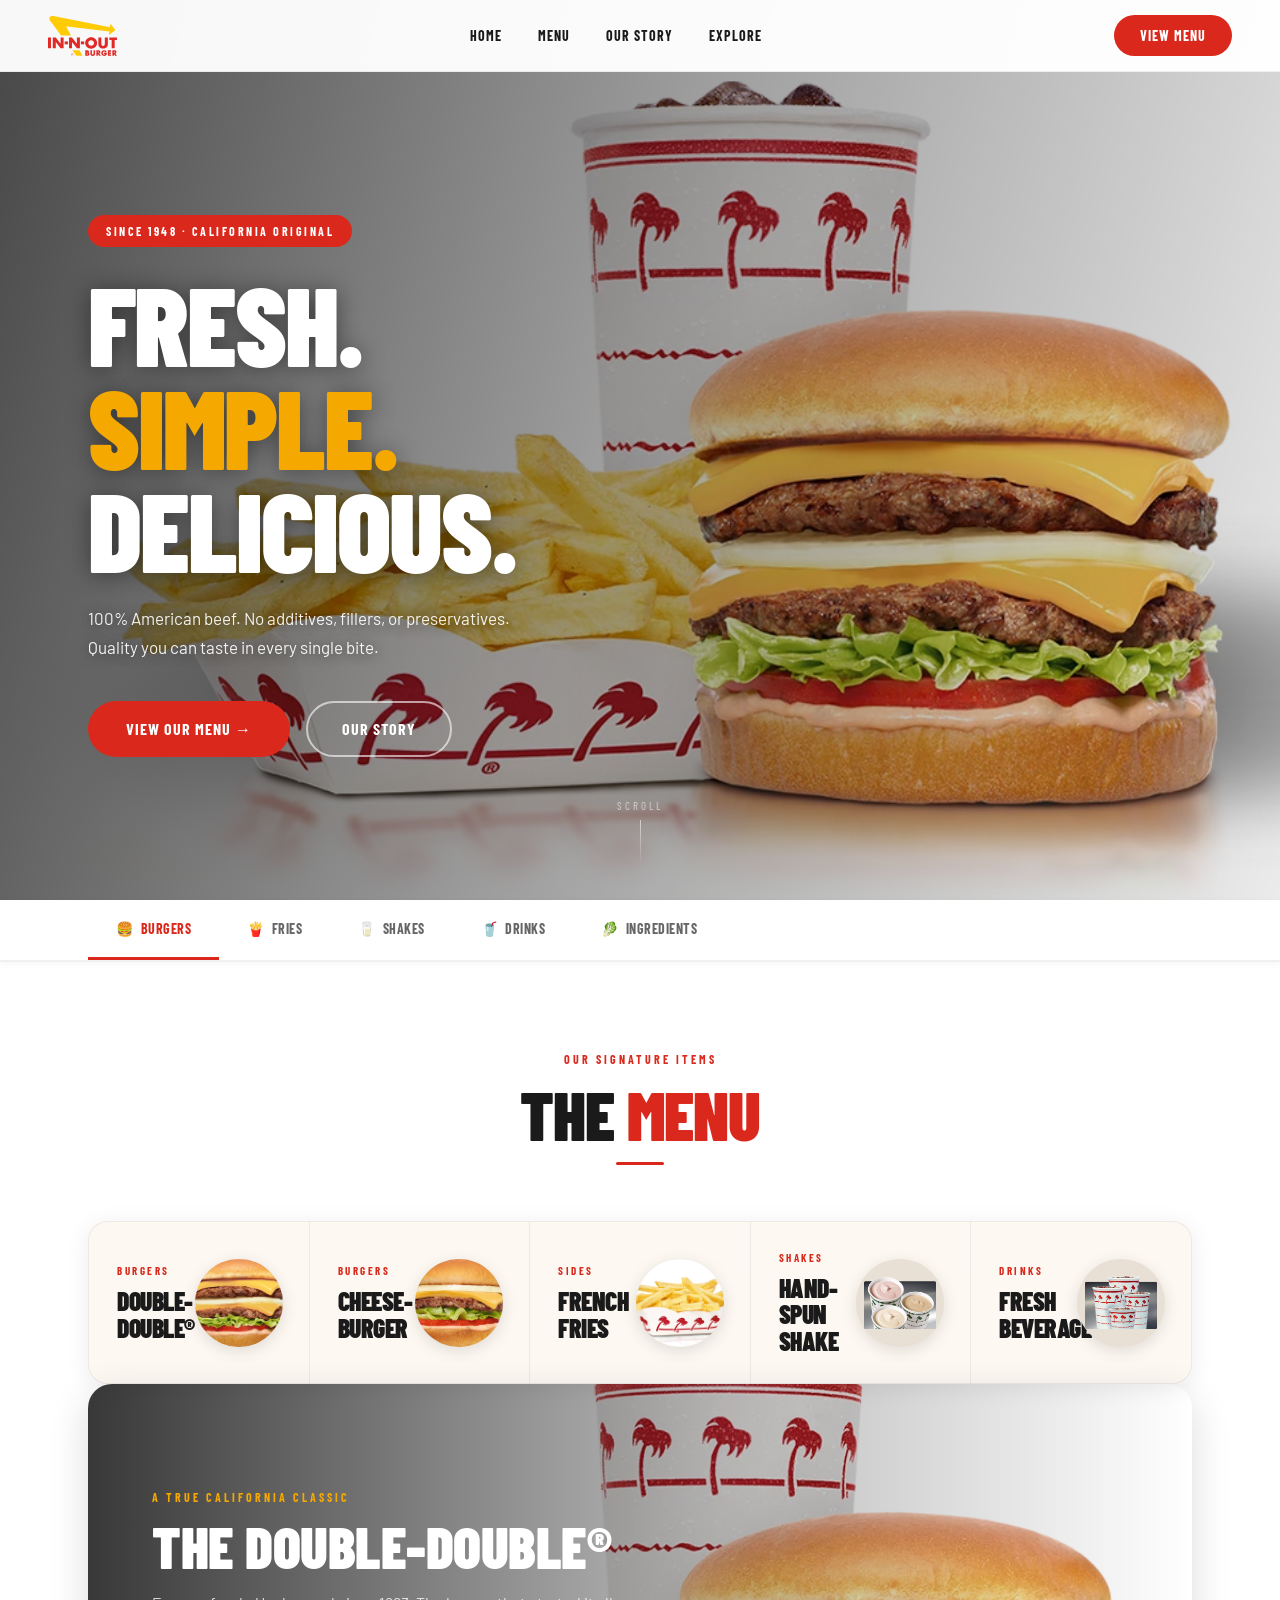
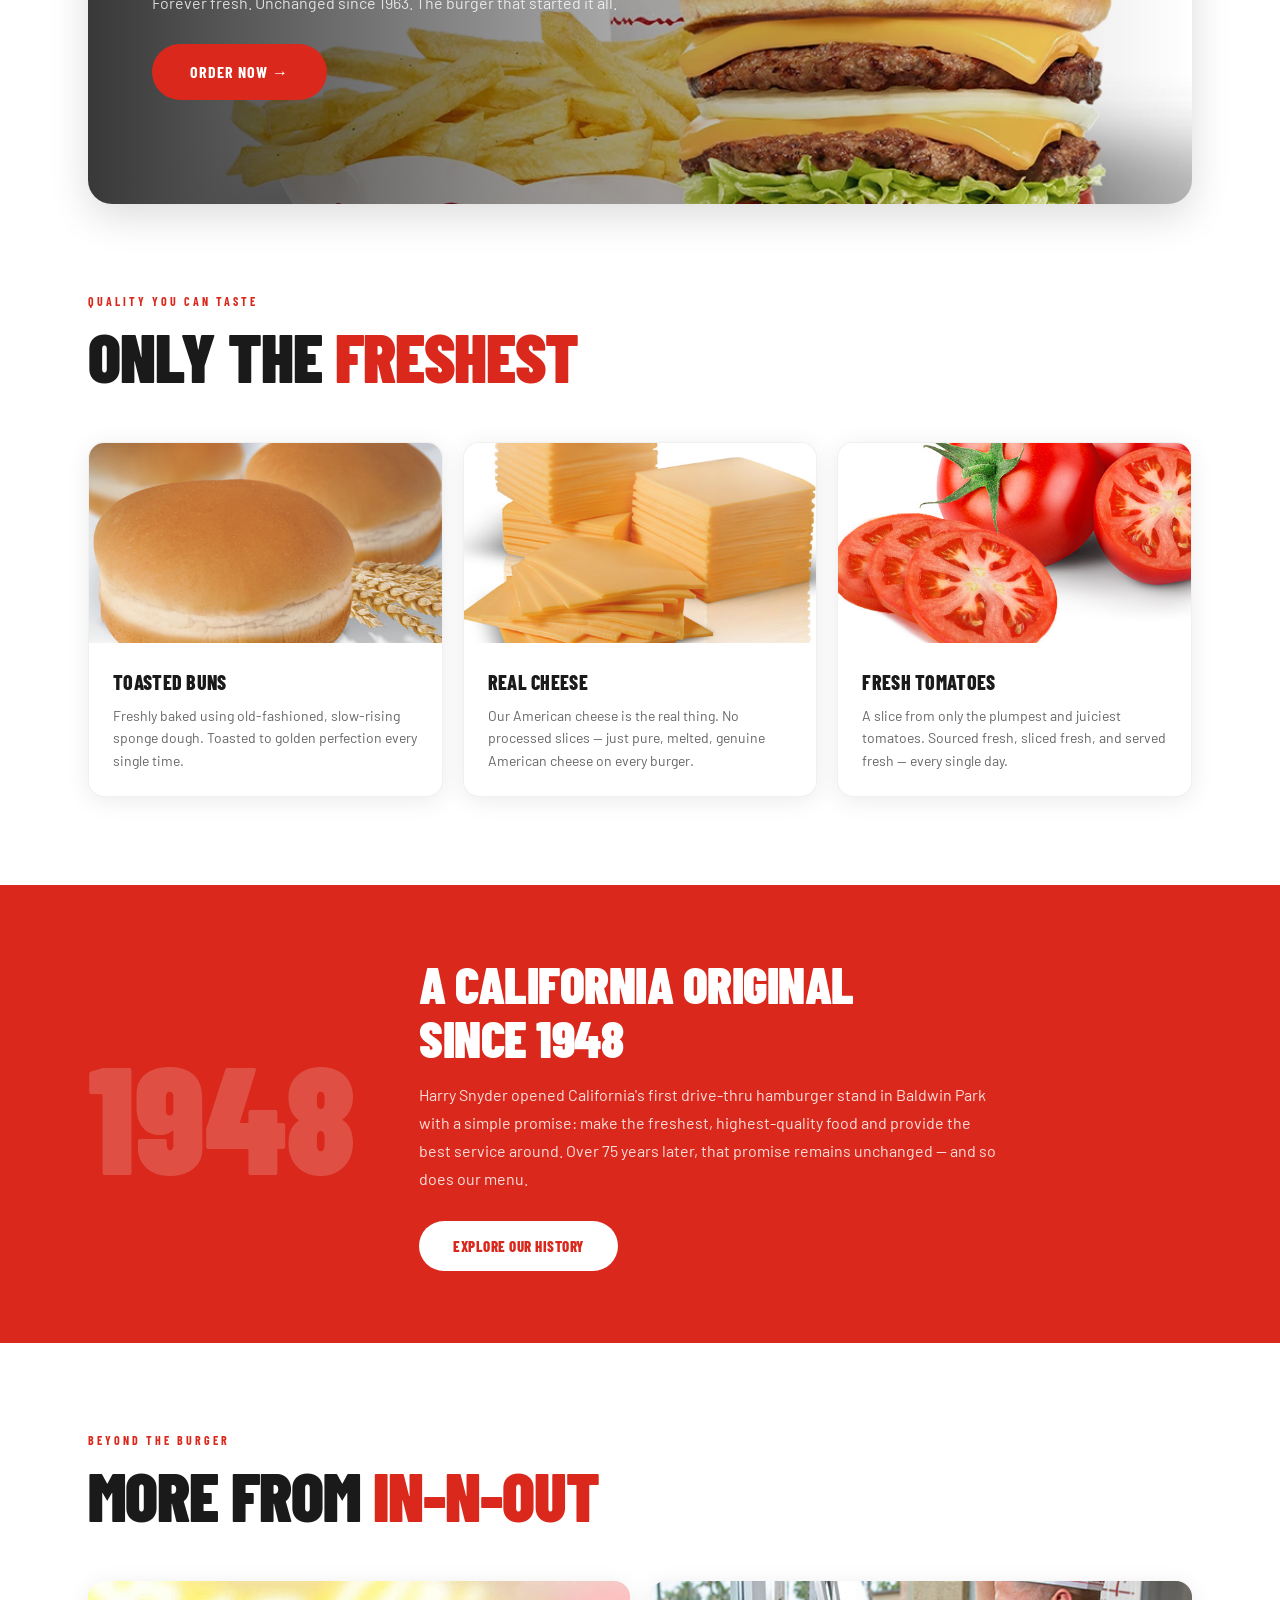
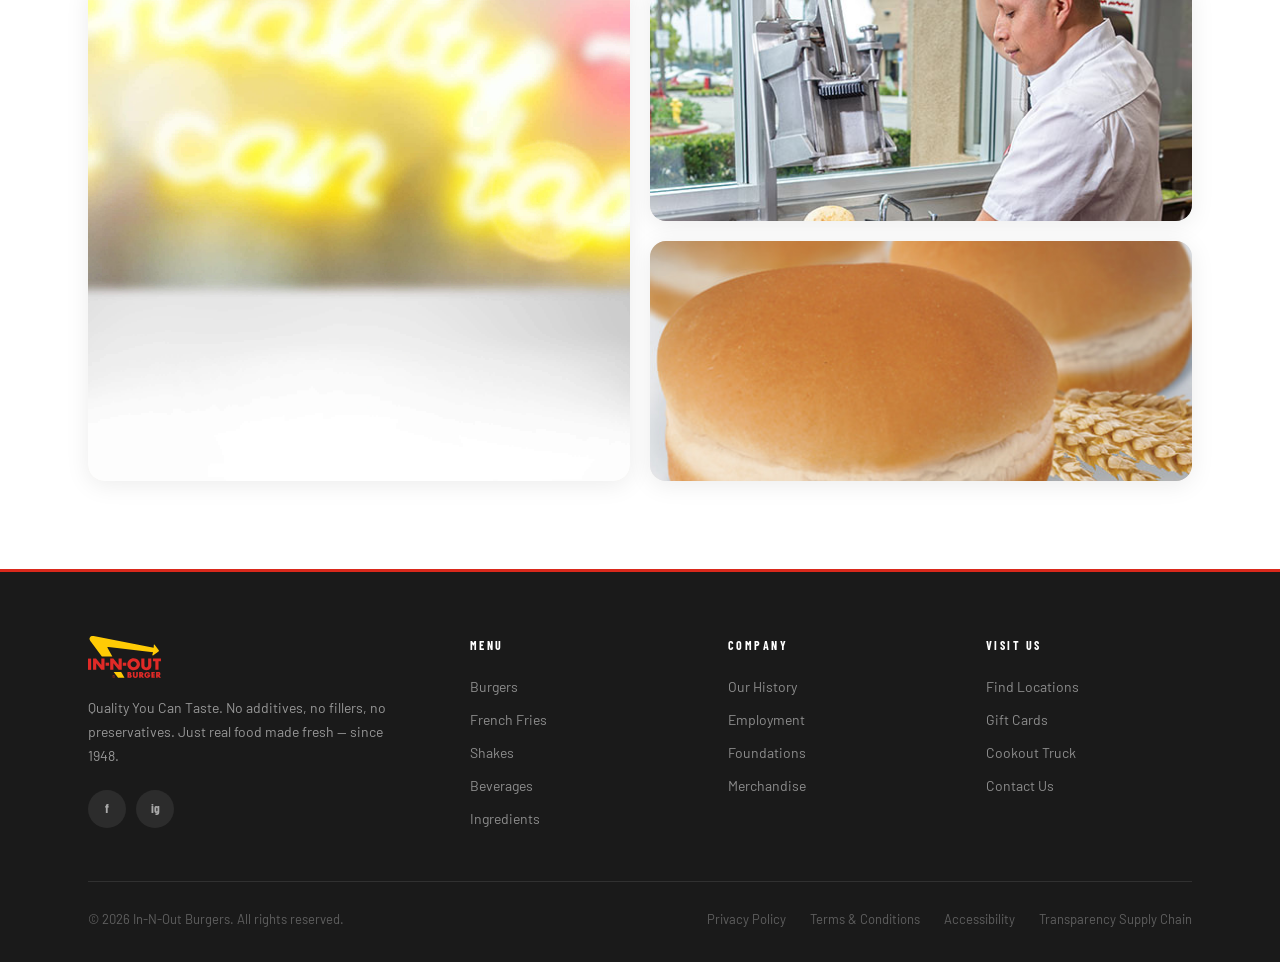
==== commit 036fb2ff: "Redesign: readable hero, feature strip, dark menu page with filter tabs - Restore hero overlay gradi" ====
--- a/index.html
+++ b/index.html
@@ -43,6 +43,7 @@
   <!-- ========== HERO ========== -->
   <section class="hero" id="hero">
     <div class="hero-bg"></div>
+    <div class="hero-overlay"></div>
     <div class="hero-content">
       <span class="hero-badge">Since 1948 · California Original</span>
       <h1 class="hero-title">
@@ -72,71 +73,59 @@
     </div>
   </div>
 
-  <!-- ========== FEATURED MENU ========== -->
-  <section class="section">
+  <!-- ========== FEATURE STRIP ========== -->
+  <section class="section section--strip">
     <div class="section-inner">
       <div class="home-section-head fade-up">
         <span class="section-tag">Our Signature Items</span>
         <h2 class="section-title">The <span>Menu</span></h2>
       </div>
-      <div class="menu-circle-grid home-circle-grid">
-        <a href="menu.html#burgers" class="circle-card fade-up">
-          <div class="circle-img">
-            <img src="images/double-double.jpg" alt="Double-Double" loading="lazy">
-          </div>
-          <div class="circle-body">
-            <div class="circle-title">Double-Double®</div>
-            <div class="circle-tag">Two patties · Two cheese</div>
-          </div>
-        </a>
-        <a href="menu.html#burgers" class="circle-card fade-up">
-          <div class="circle-img">
-            <img src="images/cheeseburger.jpg" alt="Cheeseburger" loading="lazy">
-          </div>
-          <div class="circle-body">
-            <div class="circle-title">Cheeseburger</div>
-            <div class="circle-tag">One patty · One cheese</div>
-          </div>
-        </a>
-        <a href="menu.html#burgers" class="circle-card fade-up">
-          <div class="circle-img">
-            <img src="images/hamburger.jpg" alt="Hamburger" loading="lazy">
-          </div>
-          <div class="circle-body">
-            <div class="circle-title">Hamburger</div>
-            <div class="circle-tag">100% beef · Classic</div>
-          </div>
-        </a>
-        <a href="menu.html#fries" class="circle-card fade-up">
-          <div class="circle-img">
-            <img src="images/fries.jpg" alt="French Fries" loading="lazy">
-          </div>
-          <div class="circle-body">
-            <div class="circle-title">French Fries</div>
-            <div class="circle-tag">Hand-cut · Sunflower oil</div>
-          </div>
-        </a>
-        <a href="menu.html#shakes" class="circle-card fade-up">
-          <div class="circle-img">
-            <img src="images/shakes.png" alt="Hand-Spun Shakes" loading="lazy" style="object-fit:contain;padding:10px;">
-          </div>
-          <div class="circle-body">
-            <div class="circle-title">Hand-Spun Shakes</div>
-            <div class="circle-tag">Real ice cream · 3 flavors</div>
-          </div>
-        </a>
-        <a href="menu.html#drinks" class="circle-card fade-up">
-          <div class="circle-img">
-            <img src="images/cups.png" alt="Beverages" loading="lazy" style="object-fit:contain;padding:10px;">
-          </div>
-          <div class="circle-body">
-            <div class="circle-title">Beverages</div>
-            <div class="circle-tag">Hot &amp; cold · All sizes</div>
-          </div>
-        </a>
-      </div>
-      <div class="home-circle-cta fade-up">
-        <a href="menu.html" class="btn-primary">View Full Menu &rarr;</a>
+      <div class="feature-strip fade-up">
+        <a href="menu.html#burgers" class="feature-item">
+          <div class="feature-text">
+            <span class="feature-tag">Burgers</span>
+            <div class="feature-name">Double-<br>Double®</div>
+          </div>
+          <div class="feature-img">
+            <img src="images/double-double.jpg" alt="Double-Double">
+          </div>
+        </a>
+        <a href="menu.html#burgers" class="feature-item">
+          <div class="feature-text">
+            <span class="feature-tag">Burgers</span>
+            <div class="feature-name">Cheese-<br>burger</div>
+          </div>
+          <div class="feature-img">
+            <img src="images/cheeseburger.jpg" alt="Cheeseburger">
+          </div>
+        </a>
+        <a href="menu.html#fries" class="feature-item">
+          <div class="feature-text">
+            <span class="feature-tag">Sides</span>
+            <div class="feature-name">French<br>Fries</div>
+          </div>
+          <div class="feature-img">
+            <img src="images/fries.jpg" alt="French Fries">
+          </div>
+        </a>
+        <a href="menu.html#shakes" class="feature-item">
+          <div class="feature-text">
+            <span class="feature-tag">Shakes</span>
+            <div class="feature-name">Hand-<br>Spun Shake</div>
+          </div>
+          <div class="feature-img feature-img--contain">
+            <img src="images/shakes.png" alt="Shakes">
+          </div>
+        </a>
+        <a href="menu.html#drinks" class="feature-item">
+          <div class="feature-text">
+            <span class="feature-tag">Drinks</span>
+            <div class="feature-name">Fresh<br>Beverages</div>
+          </div>
+          <div class="feature-img feature-img--contain">
+            <img src="images/cups.png" alt="Drinks">
+          </div>
+        </a>
       </div>
     </div>
   </section>
--- a/css/style.css
+++ b/css/style.css
@@ -176,7 +176,11 @@
   transition: transform 9s ease;
 }
 .hero.loaded .hero-bg { transform: scale(1); }
-.hero-overlay { display: none; }
+.hero-overlay {
+  position: absolute;
+  inset: 0;
+  background: linear-gradient(105deg, rgba(0,0,0,0.72) 0%, rgba(0,0,0,0.38) 48%, rgba(0,0,0,0.08) 100%);
+}
 .hero-content {
   position: relative;
   z-index: 2;
@@ -1105,4 +1109,308 @@
   .menu-circle-grid { grid-template-columns: 1fr !important; }
   .circle-img { width: 180px; height: 180px; }
   .footer-legal { gap: 14px; }
-}
+  .feature-strip { flex-direction: column; }
+  .feature-item { border-right: none; border-bottom: 1px solid var(--border-light); }
+  .feature-item:last-child { border-bottom: none; }
+  .dark-grid { grid-template-columns: 1fr !important; }
+}
+
+/* ===================================================
+   FEATURE STRIP — Homepage horizontal menu showcase
+   =================================================== */
+.section--strip { padding-bottom: 0; }
+
+.feature-strip {
+  display: flex;
+  border-radius: 20px;
+  overflow: hidden;
+  border: 1px solid var(--border-light);
+  box-shadow: var(--shadow);
+  background: #fdf8f2;
+}
+.feature-item {
+  flex: 1;
+  display: flex;
+  align-items: center;
+  justify-content: space-between;
+  padding: 28px 26px 28px 28px;
+  gap: 12px;
+  border-right: 1px solid var(--border-light);
+  text-decoration: none;
+  color: inherit;
+  transition: background var(--transition);
+  min-width: 0;
+}
+.feature-item:last-child { border-right: none; }
+.feature-item:hover { background: #f5ede0; }
+.feature-item:hover .feature-img img { transform: scale(1.08) rotate(-4deg); }
+.feature-text { min-width: 0; flex: 1; }
+.feature-tag {
+  display: block;
+  font-family: var(--font-main);
+  font-size: 11px;
+  font-weight: 700;
+  letter-spacing: 2.5px;
+  text-transform: uppercase;
+  color: var(--red);
+  margin-bottom: 8px;
+}
+.feature-name {
+  font-family: var(--font-main);
+  font-size: clamp(20px, 2vw, 28px);
+  font-weight: 900;
+  text-transform: uppercase;
+  color: var(--text-primary);
+  line-height: 1.05;
+  letter-spacing: -0.5px;
+}
+.feature-img {
+  width: 88px;
+  height: 88px;
+  flex-shrink: 0;
+  border-radius: 50%;
+  overflow: hidden;
+  background: #e8e0d5;
+  box-shadow: 0 4px 16px rgba(0,0,0,0.12);
+}
+.feature-img img {
+  width: 100%;
+  height: 100%;
+  object-fit: cover;
+  transition: transform 0.4s ease;
+}
+.feature-img--contain img { object-fit: contain; padding: 8px; }
+
+/* ===================================================
+   DARK MENU PAGE
+   =================================================== */
+.menu-page {
+  background: #192038;
+  color: #ffffff;
+}
+
+/* Dark navbar override */
+.navbar--dark {
+  background: rgba(18, 26, 52, 0.97) !important;
+  border-bottom-color: rgba(255,255,255,0.08) !important;
+}
+.navbar--dark .nav-links a { color: rgba(255,255,255,0.75); }
+.navbar--dark .nav-links a:hover { color: var(--yellow); }
+.navbar--dark .nav-hamburger span { background: white; }
+
+/* Dark mobile menu */
+.mobile-menu--dark {
+  background: #121a34 !important;
+  border-bottom-color: rgba(255,255,255,0.08) !important;
+}
+.mobile-menu--dark a { color: rgba(255,255,255,0.85) !important; border-bottom-color: rgba(255,255,255,0.08) !important; }
+.mobile-menu--dark a:hover { color: var(--yellow) !important; }
+
+/* Dark menu wrapper */
+.dark-menu-wrap {
+  max-width: 1280px;
+  margin: 0 auto;
+  padding: calc(var(--nav-height) + 56px) 48px 80px;
+}
+
+/* Dark page header */
+.dark-menu-header {
+  text-align: center;
+  margin-bottom: 48px;
+}
+.dark-menu-title {
+  font-family: var(--font-main);
+  font-size: clamp(48px, 7vw, 80px);
+  font-weight: 900;
+  text-transform: uppercase;
+  letter-spacing: -2px;
+  color: #ffffff;
+  line-height: 1;
+  margin-bottom: 12px;
+}
+.dark-menu-title span { color: var(--red); }
+.dark-menu-sub {
+  font-size: 16px;
+  color: rgba(255,255,255,0.5);
+  line-height: 1.6;
+}
+
+/* Filter bar */
+.filter-bar {
+  display: flex;
+  gap: 10px;
+  flex-wrap: wrap;
+  justify-content: center;
+  margin-bottom: 52px;
+}
+.filter-tab {
+  padding: 11px 24px;
+  border-radius: 50px;
+  font-family: var(--font-main);
+  font-weight: 700;
+  font-size: 14px;
+  letter-spacing: 0.5px;
+  text-transform: uppercase;
+  background: rgba(255,255,255,0.07);
+  color: rgba(255,255,255,0.6);
+  border: 1px solid rgba(255,255,255,0.1);
+  cursor: pointer;
+  transition: background var(--transition), color var(--transition), border-color var(--transition), transform var(--transition);
+}
+.filter-tab:hover {
+  background: rgba(255,255,255,0.13);
+  color: rgba(255,255,255,0.9);
+  transform: translateY(-1px);
+}
+.filter-tab.active {
+  background: var(--red);
+  color: #ffffff;
+  border-color: var(--red);
+  box-shadow: 0 4px 16px rgba(218,41,28,0.4);
+}
+
+/* Dark 4-col grid */
+.dark-grid {
+  display: grid;
+  grid-template-columns: repeat(4, 1fr);
+  gap: 24px;
+}
+
+/* Dark card */
+.dark-card {
+  background: rgba(255,255,255,0.05);
+  border: 1px solid rgba(255,255,255,0.08);
+  border-radius: 20px;
+  padding: 24px 20px 20px;
+  display: flex;
+  flex-direction: column;
+  align-items: center;
+  text-align: center;
+  transition: transform var(--transition), background var(--transition), box-shadow var(--transition);
+  cursor: pointer;
+}
+.dark-card:hover {
+  transform: translateY(-6px);
+  background: rgba(255,255,255,0.09);
+  box-shadow: 0 16px 40px rgba(0,0,0,0.4);
+}
+.dark-card.hidden { display: none; }
+
+/* Badge */
+.dark-card-badge {
+  font-family: var(--font-main);
+  font-size: 11px;
+  font-weight: 700;
+  letter-spacing: 2px;
+  text-transform: uppercase;
+  color: rgba(255,255,255,0.35);
+  margin-bottom: 14px;
+  align-self: flex-start;
+}
+
+/* Circular image */
+.dark-card-img {
+  width: 180px;
+  height: 180px;
+  border-radius: 50%;
+  overflow: hidden;
+  background: rgba(255,255,255,0.1);
+  margin-bottom: 20px;
+  box-shadow: 0 8px 32px rgba(0,0,0,0.4);
+  flex-shrink: 0;
+  transition: transform var(--transition), box-shadow var(--transition);
+}
+.dark-card:hover .dark-card-img {
+  transform: scale(1.05);
+  box-shadow: 0 14px 44px rgba(0,0,0,0.5);
+}
+.dark-card-img img {
+  width: 100%;
+  height: 100%;
+  object-fit: cover;
+  transition: transform 0.45s ease;
+}
+.dark-card:hover .dark-card-img img { transform: scale(1.07); }
+
+/* Tinted circular bgs */
+.dark-card-img--chocolate { background: #2a1506; }
+.dark-card-img--strawberry { background: #3d1020; }
+.dark-card-img--vanilla { background: #2e2410; }
+.dark-card-img--coffee { background: #1a0c04; }
+.dark-card-img--milk { background: #1a2235; }
+
+/* Text */
+.dark-card-title {
+  font-family: var(--font-main);
+  font-size: 20px;
+  font-weight: 800;
+  text-transform: uppercase;
+  color: #ffffff;
+  letter-spacing: 0.3px;
+  margin-bottom: 8px;
+}
+.dark-card-desc {
+  font-size: 13px;
+  color: rgba(255,255,255,0.45);
+  line-height: 1.6;
+  margin-bottom: 18px;
+  flex: 1;
+}
+
+/* Footer row */
+.dark-card-footer {
+  display: flex;
+  align-items: center;
+  justify-content: space-between;
+  width: 100%;
+  margin-top: auto;
+}
+.dark-card-label {
+  font-family: var(--font-main);
+  font-size: 13px;
+  font-weight: 700;
+  letter-spacing: 0.5px;
+  text-transform: uppercase;
+  color: rgba(255,255,255,0.3);
+}
+.dark-card-add {
+  width: 36px;
+  height: 36px;
+  background: var(--red);
+  border: none;
+  border-radius: 50%;
+  color: white;
+  font-size: 20px;
+  font-weight: 300;
+  line-height: 1;
+  display: flex;
+  align-items: center;
+  justify-content: center;
+  cursor: pointer;
+  transition: background var(--transition), transform var(--transition), box-shadow var(--transition);
+  flex-shrink: 0;
+}
+.dark-card-add:hover {
+  background: var(--red-dark);
+  transform: scale(1.12);
+  box-shadow: 0 4px 14px rgba(218,41,28,0.5);
+}
+
+/* Footer on dark page */
+.footer--dark-page { background: #0e1526; border-top: 3px solid var(--red); }
+
+/* Responsive dark grid */
+@media (max-width: 1100px) {
+  .dark-grid { grid-template-columns: repeat(3, 1fr); }
+  .dark-menu-wrap { padding: calc(var(--nav-height) + 40px) 32px 60px; }
+}
+@media (max-width: 768px) {
+  .dark-grid { grid-template-columns: repeat(2, 1fr); gap: 16px; }
+  .dark-menu-wrap { padding: calc(var(--nav-height) + 28px) 20px 48px; }
+  .dark-card-img { width: 130px; height: 130px; }
+  .feature-strip { flex-direction: column; border-radius: 16px; }
+  .feature-item { border-right: none; border-bottom: 1px solid var(--border-light); padding: 20px; }
+  .feature-item:last-child { border-bottom: none; }
+  .feature-name { font-size: 22px; }
+  .feature-img { width: 72px; height: 72px; }
+}
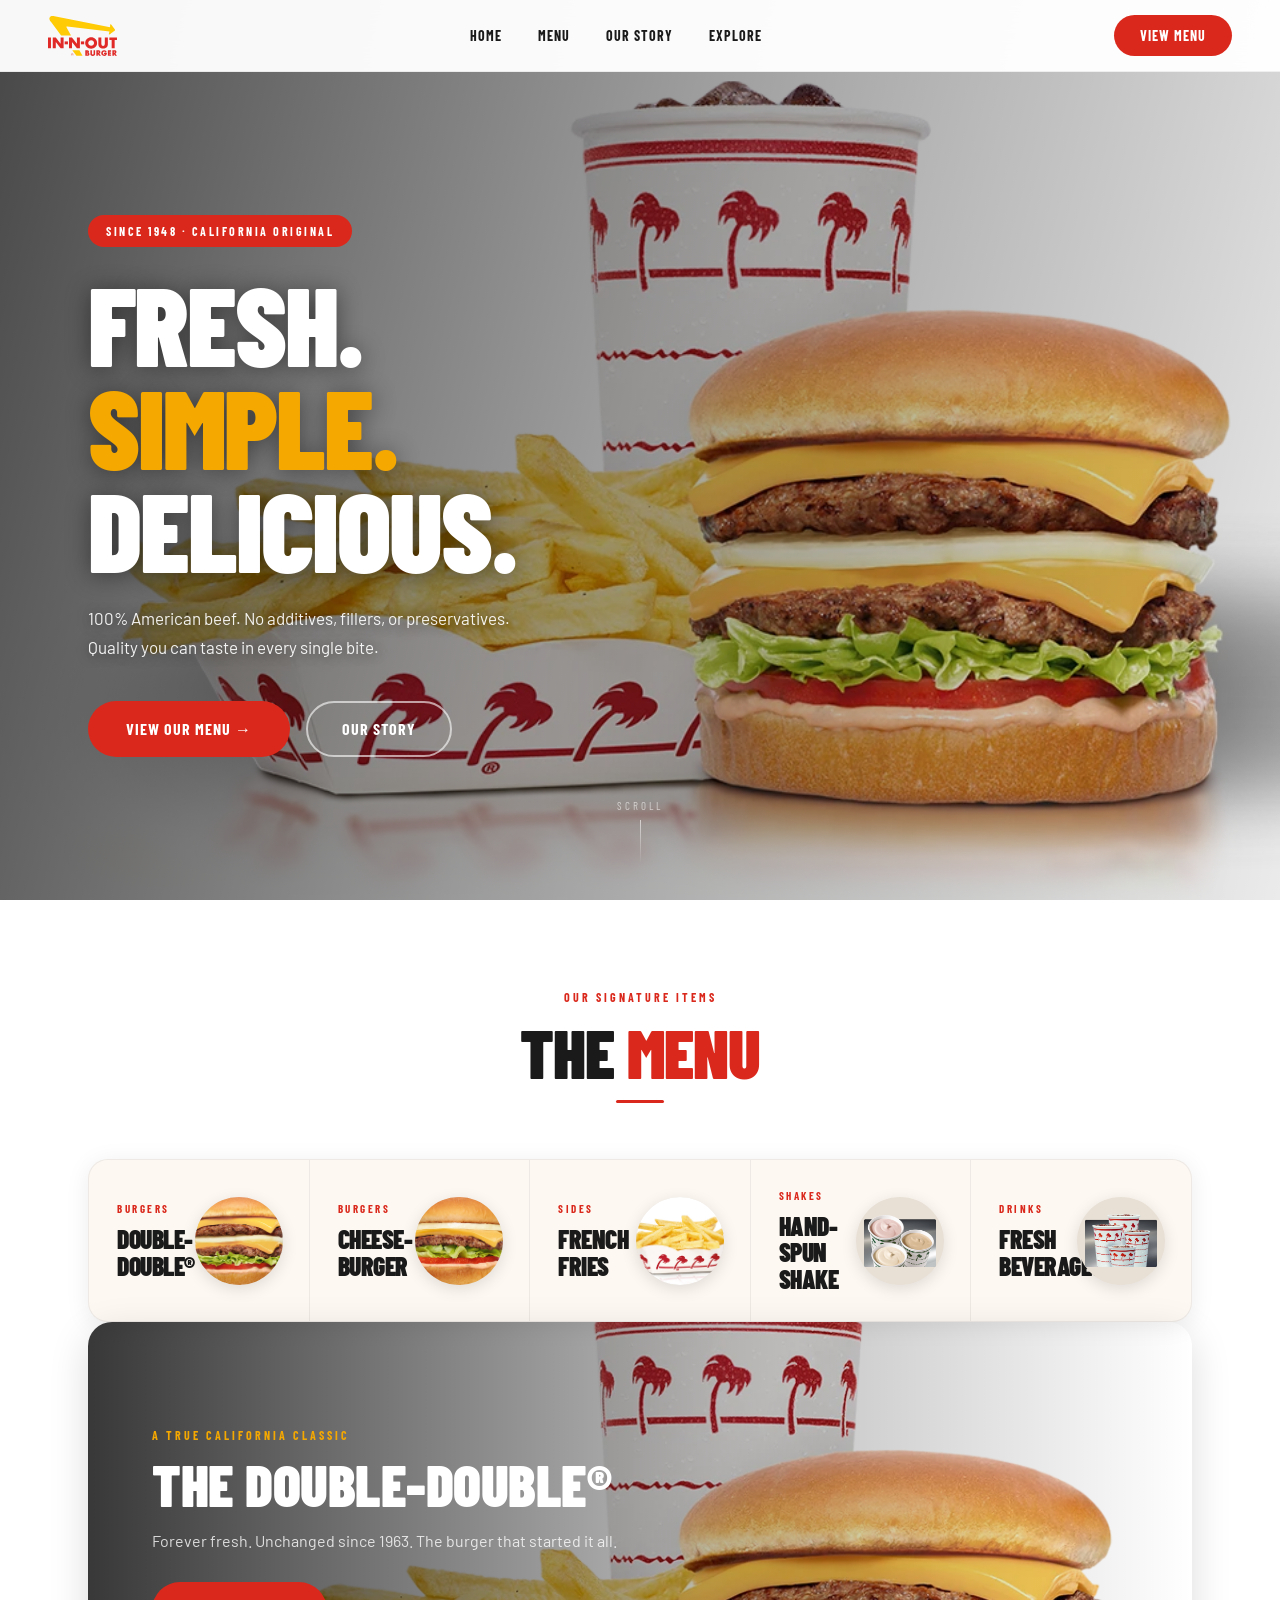
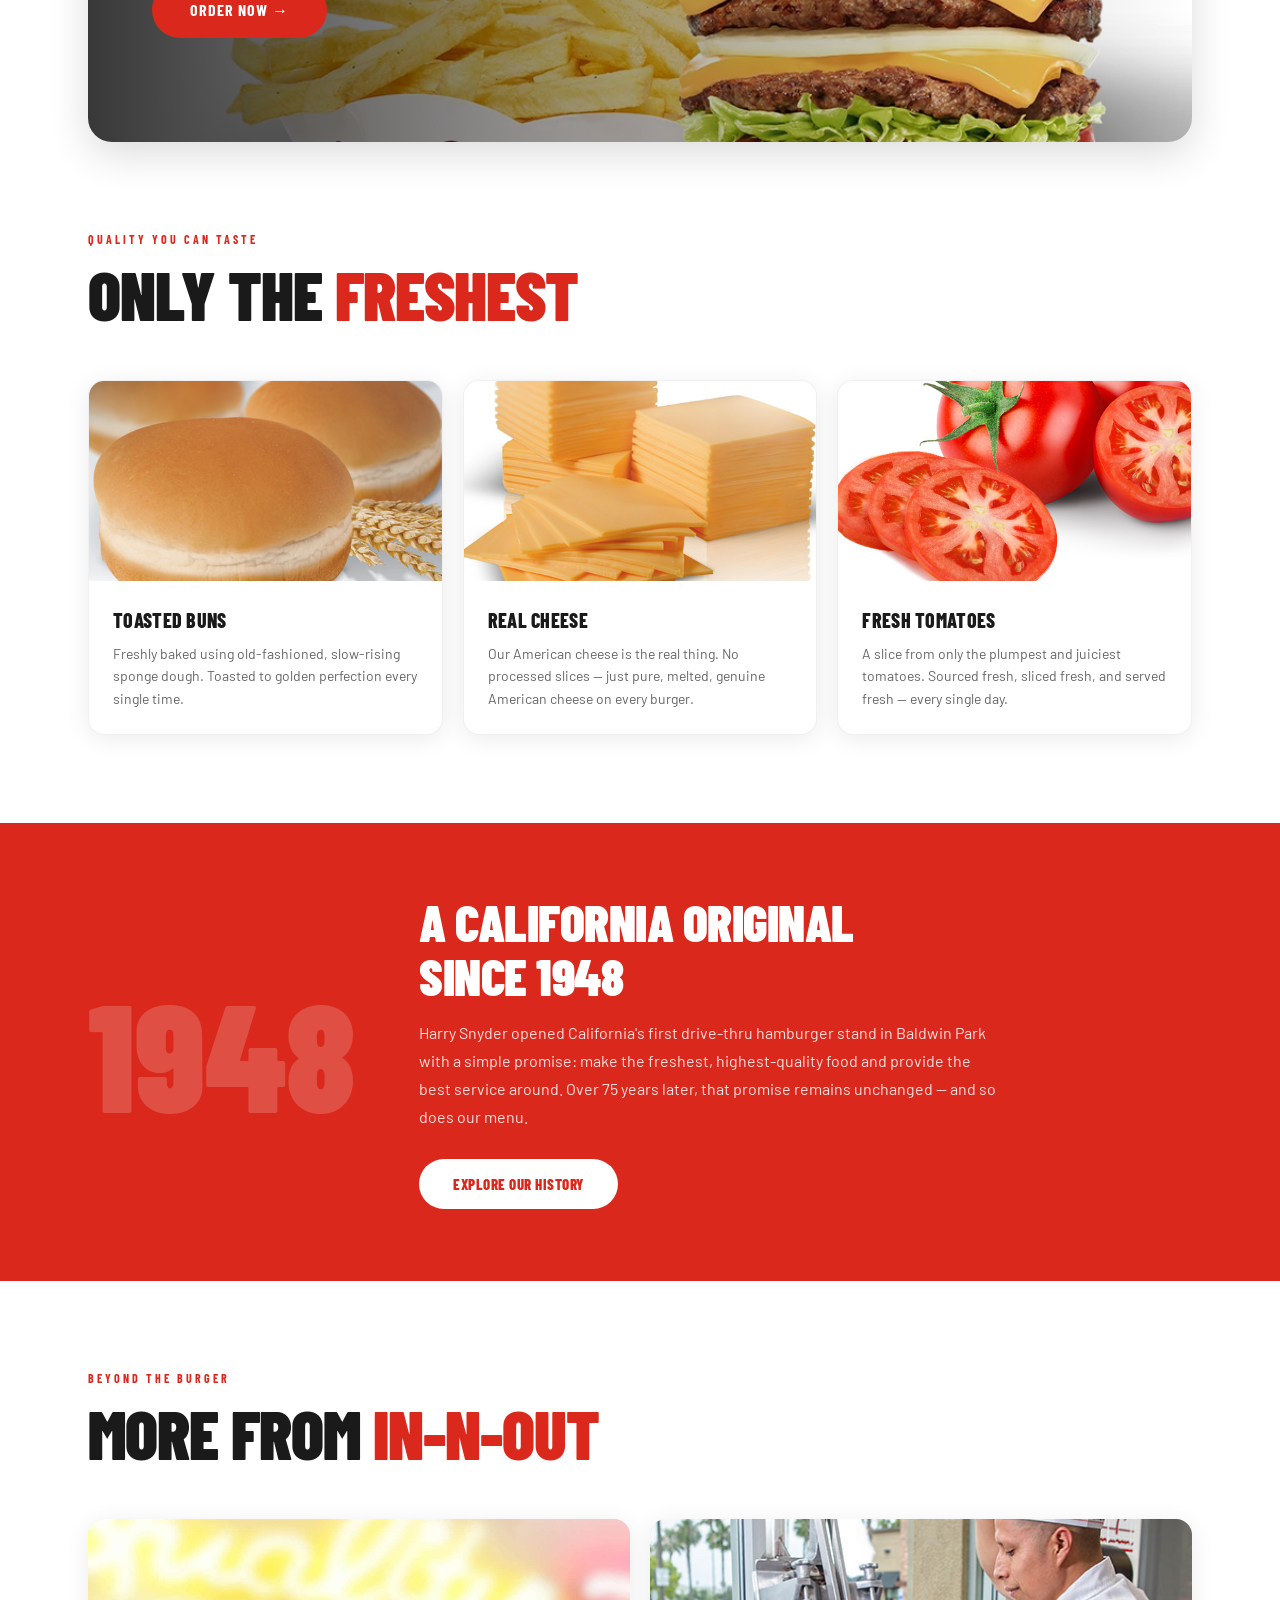
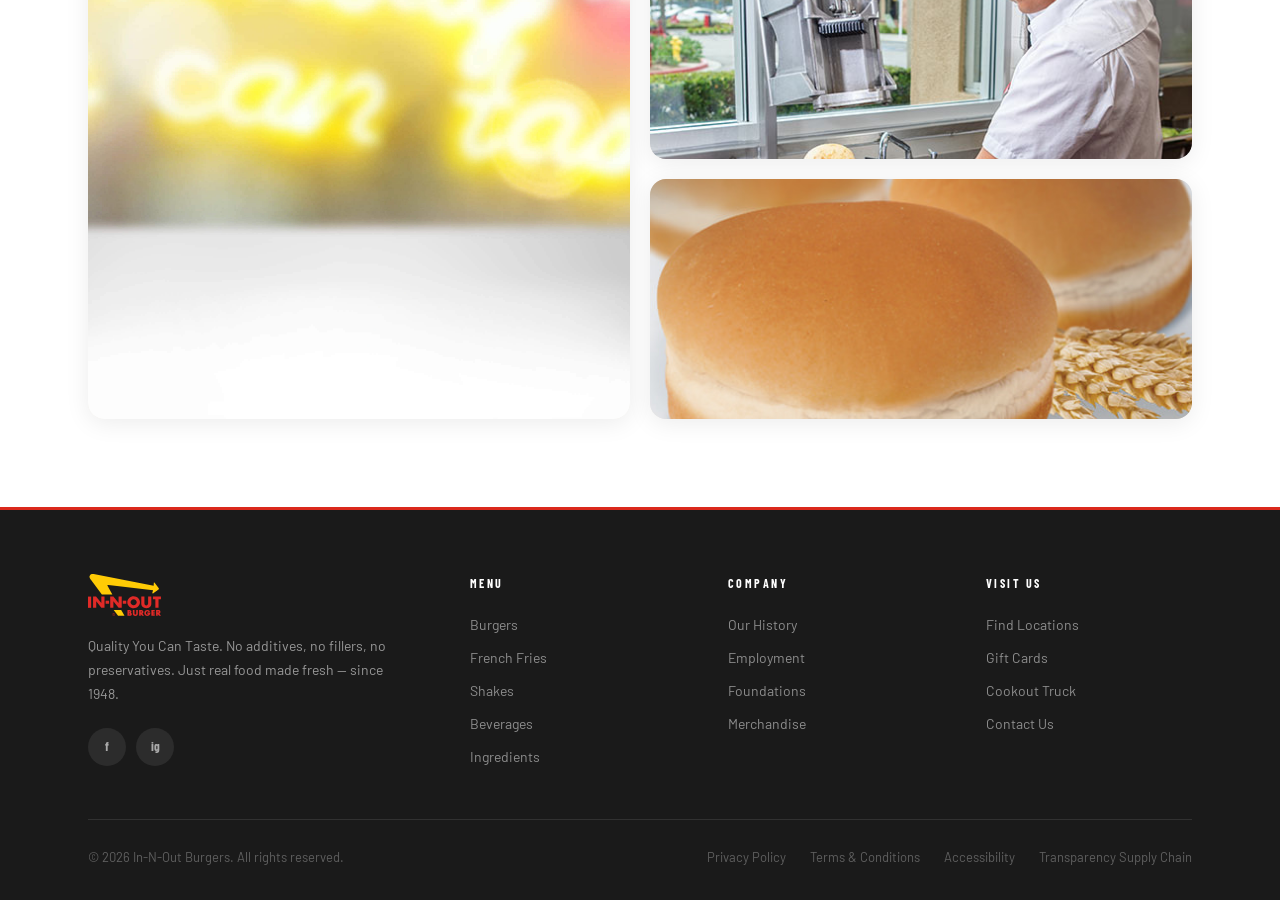
==== commit b8785bc5: "Remove category strip from homepage" ====
--- a/index.html
+++ b/index.html
@@ -62,17 +62,6 @@
     <div class="hero-scroll-indicator">Scroll</div>
   </section>
 
-  <!-- ========== CATEGORY STRIP ========== -->
-  <div class="category-strip">
-    <div class="category-strip-inner">
-      <a href="menu.html#burgers" class="cat-item active"><span>🍔&nbsp; Burgers</span></a>
-      <a href="menu.html#fries" class="cat-item"><span>🍟&nbsp; Fries</span></a>
-      <a href="menu.html#shakes" class="cat-item"><span>🥛&nbsp; Shakes</span></a>
-      <a href="menu.html#drinks" class="cat-item"><span>🥤&nbsp; Drinks</span></a>
-      <a href="menu.html#ingredients" class="cat-item"><span>🥬&nbsp; Ingredients</span></a>
-    </div>
-  </div>
-
   <!-- ========== FEATURE STRIP ========== -->
   <section class="section section--strip">
     <div class="section-inner">
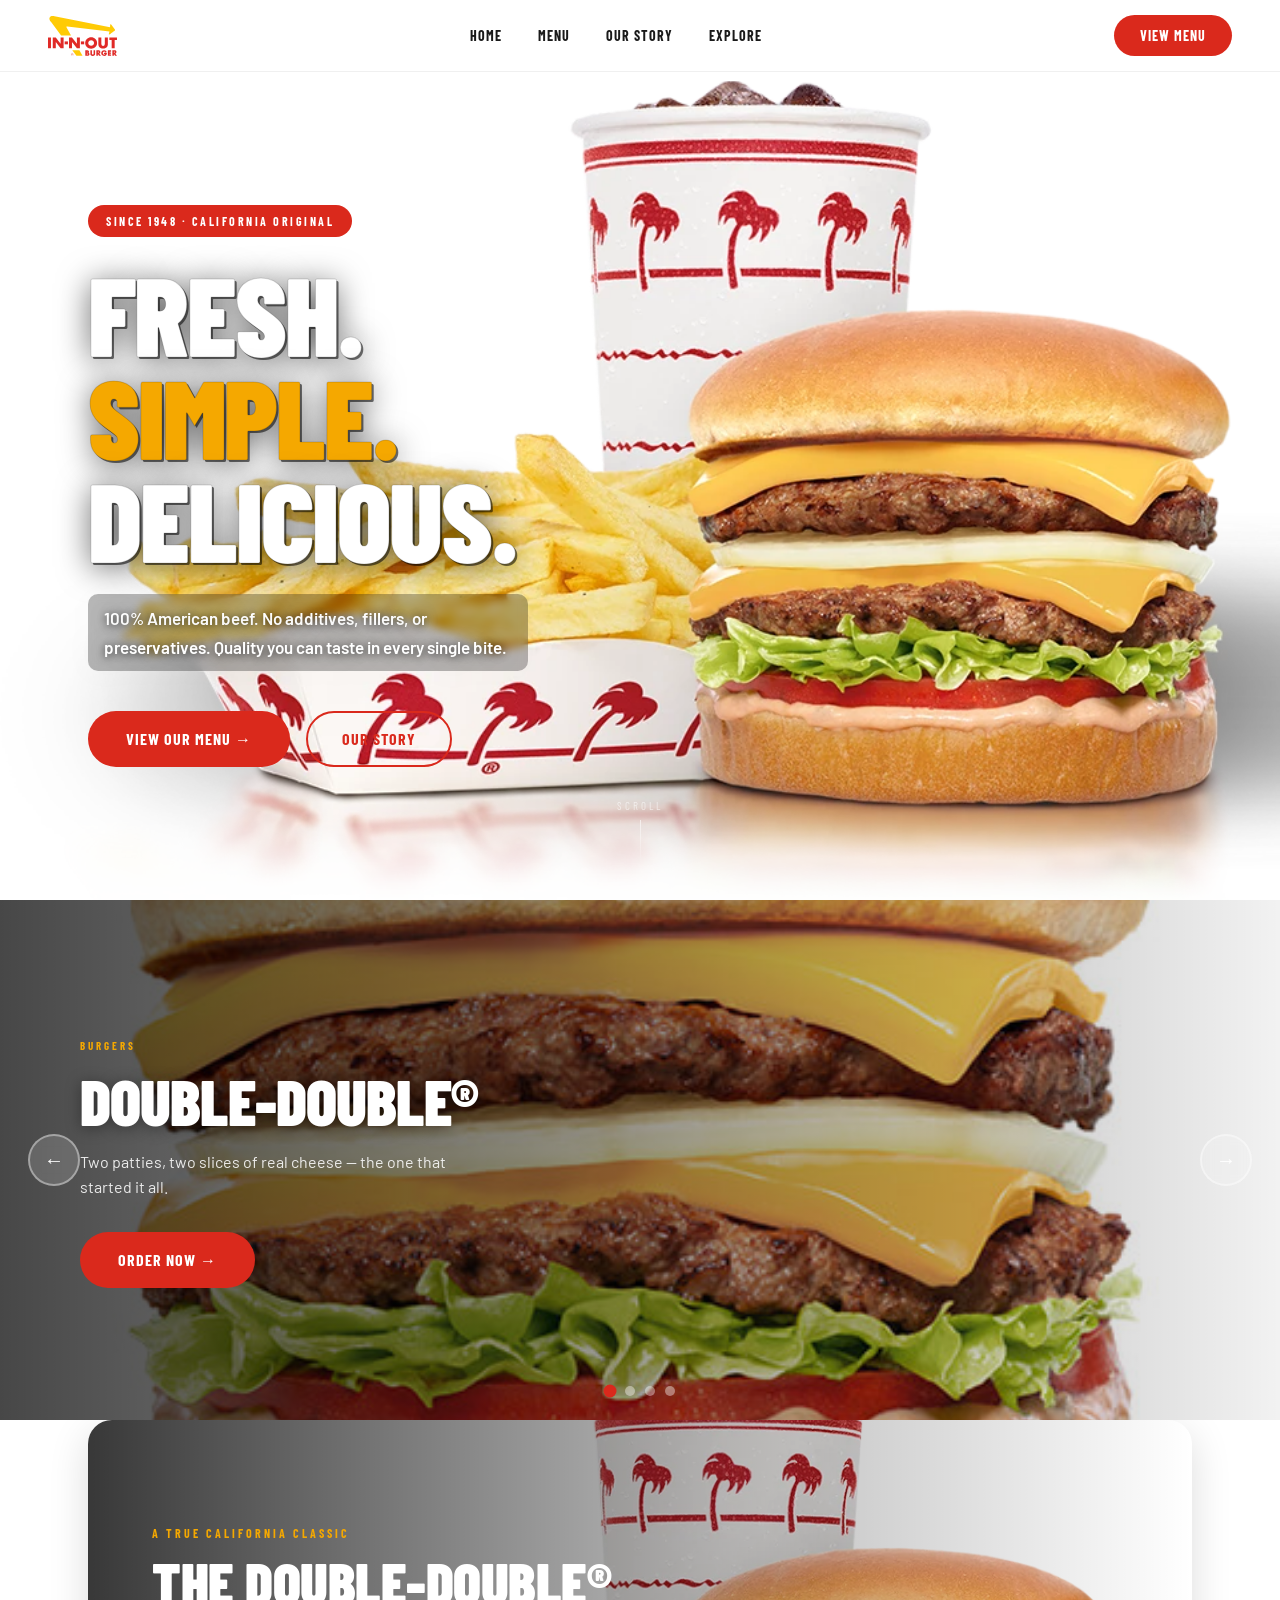
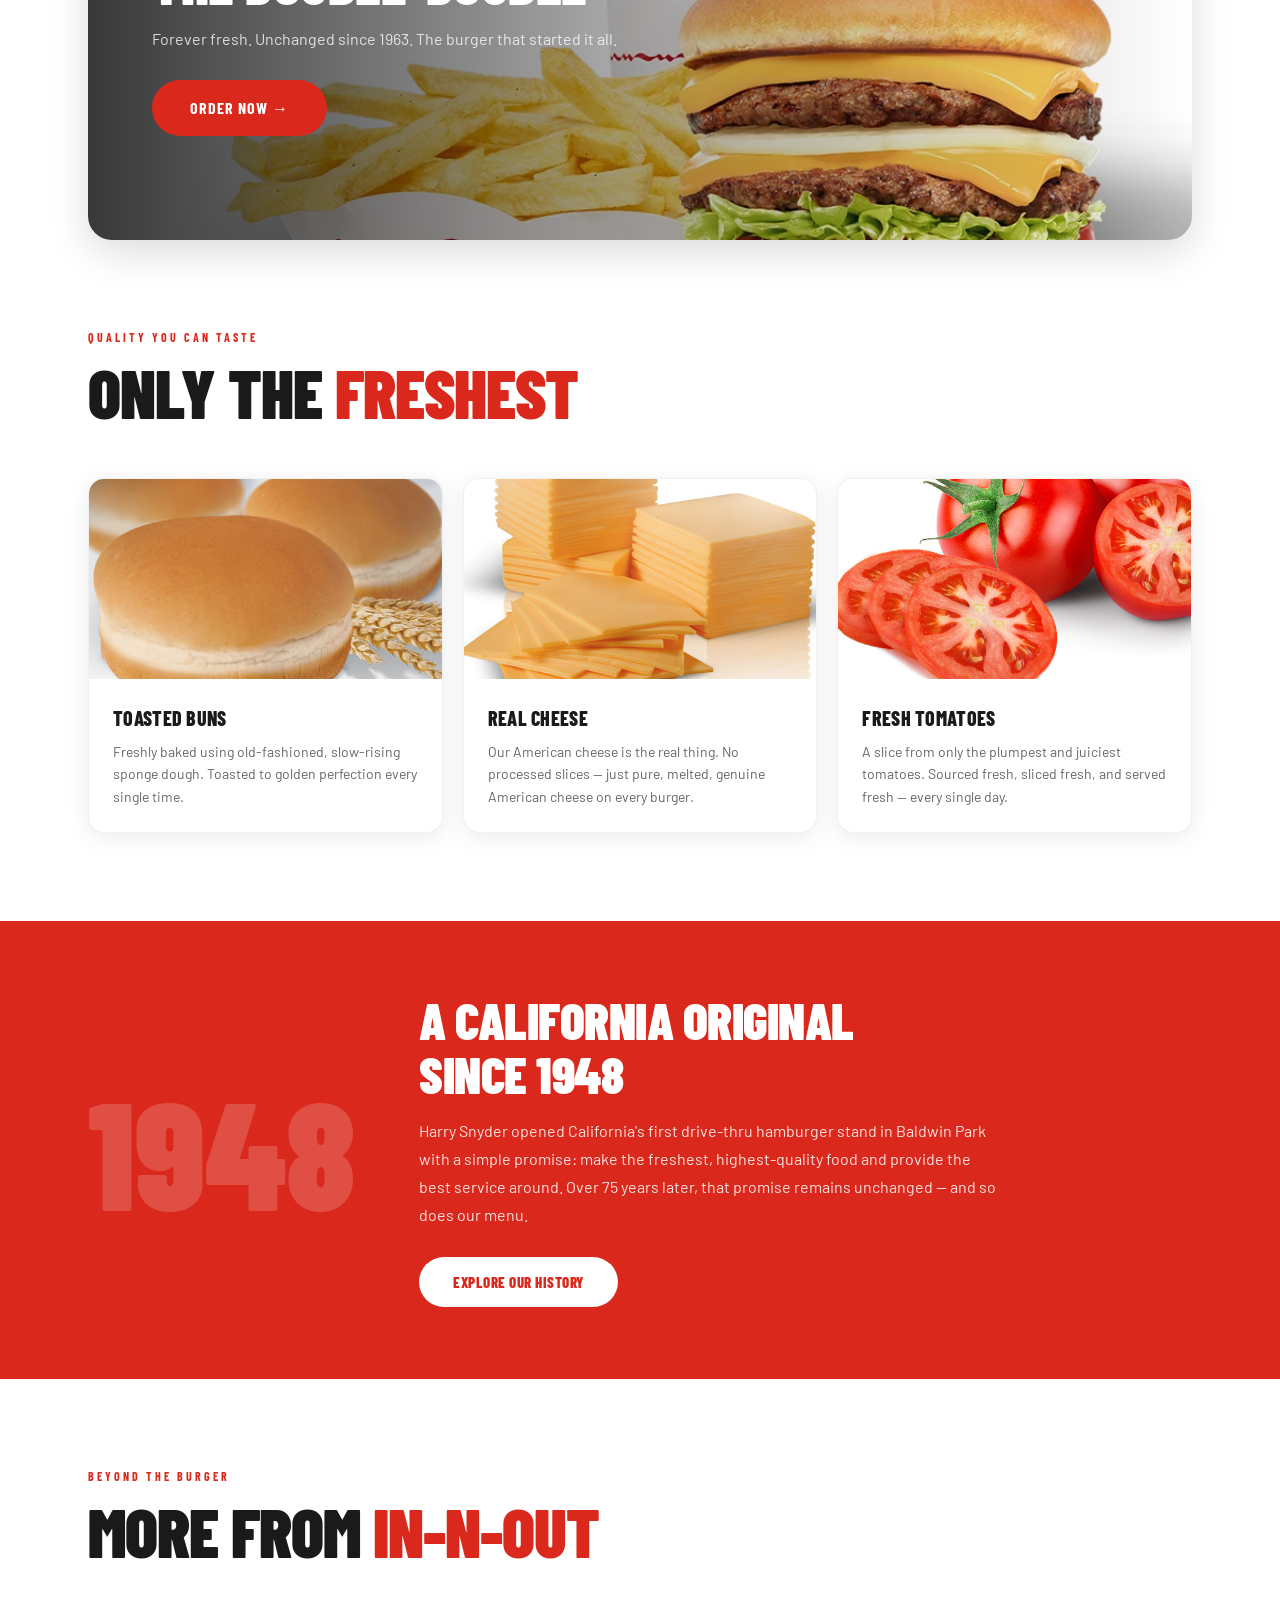
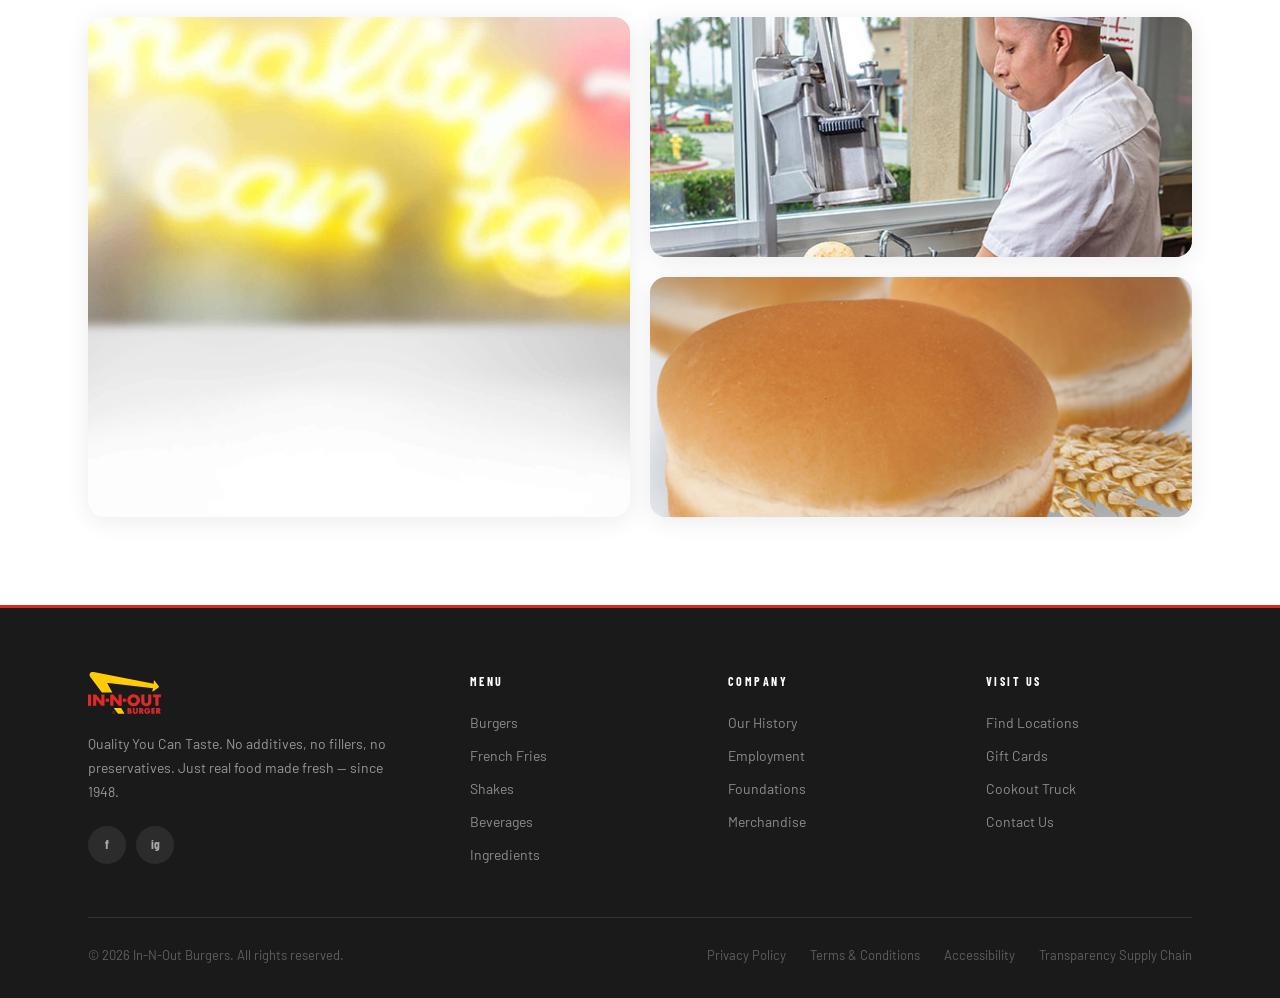
==== commit 49fcdfd5: "Replace feature strip with full-width promo image slider" ====
--- a/index.html
+++ b/index.html
@@ -62,60 +62,60 @@
     <div class="hero-scroll-indicator">Scroll</div>
   </section>
 
-  <!-- ========== FEATURE STRIP ========== -->
-  <section class="section section--strip">
-    <div class="section-inner">
-      <div class="home-section-head fade-up">
-        <span class="section-tag">Our Signature Items</span>
-        <h2 class="section-title">The <span>Menu</span></h2>
-      </div>
-      <div class="feature-strip fade-up">
-        <a href="menu.html#burgers" class="feature-item">
-          <div class="feature-text">
-            <span class="feature-tag">Burgers</span>
-            <div class="feature-name">Double-<br>Double®</div>
-          </div>
-          <div class="feature-img">
-            <img src="images/double-double.jpg" alt="Double-Double">
-          </div>
-        </a>
-        <a href="menu.html#burgers" class="feature-item">
-          <div class="feature-text">
-            <span class="feature-tag">Burgers</span>
-            <div class="feature-name">Cheese-<br>burger</div>
-          </div>
-          <div class="feature-img">
-            <img src="images/cheeseburger.jpg" alt="Cheeseburger">
-          </div>
-        </a>
-        <a href="menu.html#fries" class="feature-item">
-          <div class="feature-text">
-            <span class="feature-tag">Sides</span>
-            <div class="feature-name">French<br>Fries</div>
-          </div>
-          <div class="feature-img">
-            <img src="images/fries.jpg" alt="French Fries">
-          </div>
-        </a>
-        <a href="menu.html#shakes" class="feature-item">
-          <div class="feature-text">
-            <span class="feature-tag">Shakes</span>
-            <div class="feature-name">Hand-<br>Spun Shake</div>
-          </div>
-          <div class="feature-img feature-img--contain">
-            <img src="images/shakes.png" alt="Shakes">
-          </div>
-        </a>
-        <a href="menu.html#drinks" class="feature-item">
-          <div class="feature-text">
-            <span class="feature-tag">Drinks</span>
-            <div class="feature-name">Fresh<br>Beverages</div>
-          </div>
-          <div class="feature-img feature-img--contain">
-            <img src="images/cups.png" alt="Drinks">
-          </div>
-        </a>
-      </div>
+  <!-- ========== PROMO SLIDER ========== -->
+  <section class="promo-slider-section">
+    <div class="promo-slider" id="promoSlider">
+
+      <div class="promo-slide active" style="background-image:url('images/double-double.jpg')">
+        <div class="promo-slide-overlay"></div>
+        <div class="promo-slide-content">
+          <span class="promo-slide-tag">Burgers</span>
+          <h2 class="promo-slide-title">Double-Double®</h2>
+          <p class="promo-slide-sub">Two patties, two slices of real cheese — the one that started it all.</p>
+          <a href="menu.html" class="btn-primary">Order Now &rarr;</a>
+        </div>
+      </div>
+
+      <div class="promo-slide" style="background-image:url('images/cheeseburger.jpg')">
+        <div class="promo-slide-overlay"></div>
+        <div class="promo-slide-content">
+          <span class="promo-slide-tag">Burgers</span>
+          <h2 class="promo-slide-title">Cheeseburger</h2>
+          <p class="promo-slide-sub">Classic, simple and perfect — real cheese, fresh lettuce, ripe tomato.</p>
+          <a href="menu.html" class="btn-primary">Order Now &rarr;</a>
+        </div>
+      </div>
+
+      <div class="promo-slide" style="background-image:url('images/fries.jpg')">
+        <div class="promo-slide-overlay"></div>
+        <div class="promo-slide-content">
+          <span class="promo-slide-tag">Sides</span>
+          <h2 class="promo-slide-title">French Fries</h2>
+          <p class="promo-slide-sub">Hand-cut Kennebec potatoes in sunflower oil. Never frozen, always fresh.</p>
+          <a href="menu.html" class="btn-primary">Order Now &rarr;</a>
+        </div>
+      </div>
+
+      <div class="promo-slide" style="background-image:url('images/hero.webp')">
+        <div class="promo-slide-overlay"></div>
+        <div class="promo-slide-content">
+          <span class="promo-slide-tag">Shakes</span>
+          <h2 class="promo-slide-title">Hand-Spun Shakes</h2>
+          <p class="promo-slide-sub">Real ice cream. Three flavors. Spun by hand in a metal cup every time.</p>
+          <a href="menu.html" class="btn-primary">Order Now &rarr;</a>
+        </div>
+      </div>
+
+    </div>
+
+    <!-- Controls -->
+    <button class="slider-arrow slider-arrow--prev" id="sliderPrev" aria-label="Previous">&#8592;</button>
+    <button class="slider-arrow slider-arrow--next" id="sliderNext" aria-label="Next">&#8594;</button>
+    <div class="slider-dots" id="sliderDots">
+      <button class="slider-dot active" data-index="0"></button>
+      <button class="slider-dot" data-index="1"></button>
+      <button class="slider-dot" data-index="2"></button>
+      <button class="slider-dot" data-index="3"></button>
     </div>
   </section>
 
--- a/css/style.css
+++ b/css/style.css
@@ -176,11 +176,7 @@
   transition: transform 9s ease;
 }
 .hero.loaded .hero-bg { transform: scale(1); }
-.hero-overlay {
-  position: absolute;
-  inset: 0;
-  background: linear-gradient(105deg, rgba(0,0,0,0.72) 0%, rgba(0,0,0,0.38) 48%, rgba(0,0,0,0.08) 100%);
-}
+.hero-overlay { display: none; }
 .hero-content {
   position: relative;
   z-index: 2;
@@ -214,17 +210,22 @@
   text-transform: uppercase;
   color: white;
   margin-bottom: 24px;
-  text-shadow: 0 2px 24px rgba(0,0,0,0.45);
+  text-shadow: 2px 2px 0 rgba(0,0,0,0.55), 0 4px 32px rgba(0,0,0,0.6);
+  -webkit-text-stroke: 1px rgba(0,0,0,0.15);
 }
 .hero-title span { color: var(--yellow); }
 .hero-subtitle {
   font-size: 17px;
-  color: rgba(255, 255, 255, 0.92);
+  color: #ffffff;
   max-width: 440px;
   margin-bottom: 40px;
   line-height: 1.7;
-  font-weight: 400;
-  text-shadow: 0 1px 12px rgba(0,0,0,0.5);
+  font-weight: 600;
+  text-shadow: 0 1px 8px rgba(0,0,0,0.8), 0 0 32px rgba(0,0,0,0.6);
+  background: rgba(0,0,0,0.28);
+  padding: 10px 16px;
+  border-radius: 10px;
+  backdrop-filter: blur(4px);
 }
 .hero-actions {
   display: flex;
@@ -254,10 +255,10 @@
 }
 .btn-secondary {
   background: transparent;
-  color: white;
+  color: var(--red);
   padding: 14px 34px;
   border-radius: 50px;
-  border: 2px solid rgba(255, 255, 255, 0.6);
+  border: 2px solid var(--red);
   font-family: var(--font-main);
   font-weight: 700;
   font-size: 16px;
@@ -266,8 +267,8 @@
   transition: border-color var(--transition), background var(--transition);
 }
 .btn-secondary:hover {
-  border-color: white;
-  background: rgba(255, 255, 255, 0.15);
+  border-color: var(--red-dark);
+  background: rgba(218, 41, 28, 0.15);
 }
 .hero-scroll-indicator {
   position: absolute;
@@ -1109,77 +1110,118 @@
   .menu-circle-grid { grid-template-columns: 1fr !important; }
   .circle-img { width: 180px; height: 180px; }
   .footer-legal { gap: 14px; }
-  .feature-strip { flex-direction: column; }
-  .feature-item { border-right: none; border-bottom: 1px solid var(--border-light); }
-  .feature-item:last-child { border-bottom: none; }
+  .promo-slider { height: 380px; }
+  .promo-slide-content { padding: 0 48px; }
   .dark-grid { grid-template-columns: 1fr !important; }
 }
 
 /* ===================================================
-   FEATURE STRIP — Homepage horizontal menu showcase
+   PROMO SLIDER — Homepage
    =================================================== */
-.section--strip { padding-bottom: 0; }
-
-.feature-strip {
-  display: flex;
-  border-radius: 20px;
+.promo-slider-section {
+  position: relative;
+  width: 100%;
   overflow: hidden;
-  border: 1px solid var(--border-light);
-  box-shadow: var(--shadow);
-  background: #fdf8f2;
-}
-.feature-item {
-  flex: 1;
-  display: flex;
-  align-items: center;
-  justify-content: space-between;
-  padding: 28px 26px 28px 28px;
-  gap: 12px;
-  border-right: 1px solid var(--border-light);
-  text-decoration: none;
-  color: inherit;
-  transition: background var(--transition);
-  min-width: 0;
-}
-.feature-item:last-child { border-right: none; }
-.feature-item:hover { background: #f5ede0; }
-.feature-item:hover .feature-img img { transform: scale(1.08) rotate(-4deg); }
-.feature-text { min-width: 0; flex: 1; }
-.feature-tag {
-  display: block;
+}
+.promo-slider {
+  position: relative;
+  width: 100%;
+  height: 520px;
+}
+.promo-slide {
+  position: absolute;
+  inset: 0;
+  background-size: cover;
+  background-position: center;
+  opacity: 0;
+  transition: opacity 0.7s ease;
+  display: flex;
+  align-items: center;
+}
+.promo-slide.active { opacity: 1; z-index: 1; }
+.promo-slide-overlay {
+  position: absolute;
+  inset: 0;
+  background: linear-gradient(90deg, rgba(0,0,0,0.72) 0%, rgba(0,0,0,0.35) 55%, rgba(0,0,0,0.05) 100%);
+}
+.promo-slide-content {
+  position: relative;
+  z-index: 2;
+  padding: 0 80px;
+  max-width: 580px;
+}
+.promo-slide-tag {
+  display: inline-block;
   font-family: var(--font-main);
   font-size: 11px;
   font-weight: 700;
-  letter-spacing: 2.5px;
-  text-transform: uppercase;
-  color: var(--red);
-  margin-bottom: 8px;
-}
-.feature-name {
-  font-family: var(--font-main);
-  font-size: clamp(20px, 2vw, 28px);
+  letter-spacing: 3px;
+  text-transform: uppercase;
+  color: var(--yellow);
+  margin-bottom: 14px;
+}
+.promo-slide-title {
+  font-family: var(--font-main);
+  font-size: clamp(40px, 5vw, 68px);
   font-weight: 900;
   text-transform: uppercase;
-  color: var(--text-primary);
-  line-height: 1.05;
-  letter-spacing: -0.5px;
-}
-.feature-img {
-  width: 88px;
-  height: 88px;
-  flex-shrink: 0;
+  color: #ffffff;
+  line-height: 1;
+  letter-spacing: -1px;
+  margin: 0 0 16px;
+  text-shadow: 0 2px 16px rgba(0,0,0,0.4);
+}
+.promo-slide-sub {
+  font-size: 16px;
+  color: rgba(255,255,255,0.88);
+  margin-bottom: 32px;
+  line-height: 1.6;
+  max-width: 420px;
+}
+/* Arrows */
+.slider-arrow {
+  position: absolute;
+  top: 50%;
+  transform: translateY(-50%);
+  z-index: 10;
+  background: rgba(255,255,255,0.15);
+  border: 2px solid rgba(255,255,255,0.4);
+  color: white;
+  width: 52px;
+  height: 52px;
   border-radius: 50%;
-  overflow: hidden;
-  background: #e8e0d5;
-  box-shadow: 0 4px 16px rgba(0,0,0,0.12);
-}
-.feature-img img {
-  width: 100%;
-  height: 100%;
-  object-fit: cover;
-  transition: transform 0.4s ease;
-}
-.feature-img--contain img { object-fit: contain; padding: 8px; }
+  font-size: 20px;
+  cursor: pointer;
+  display: flex;
+  align-items: center;
+  justify-content: center;
+  transition: background 0.2s, border-color 0.2s;
+  backdrop-filter: blur(6px);
+}
+.slider-arrow:hover { background: var(--red); border-color: var(--red); }
+.slider-arrow--prev { left: 28px; }
+.slider-arrow--next { right: 28px; }
+/* Dots */
+.slider-dots {
+  position: absolute;
+  bottom: 24px;
+  left: 50%;
+  transform: translateX(-50%);
+  z-index: 10;
+  display: flex;
+  gap: 10px;
+}
+.slider-dot {
+  width: 10px;
+  height: 10px;
+  border-radius: 50%;
+  border: none;
+  background: rgba(255,255,255,0.4);
+  cursor: pointer;
+  transition: background 0.2s, transform 0.2s;
+  padding: 0;
+}
+.slider-dot.active { background: var(--red); transform: scale(1.3); }
 
 /* ===================================================
    DARK MENU PAGE
@@ -1408,9 +1450,9 @@
   .dark-grid { grid-template-columns: repeat(2, 1fr); gap: 16px; }
   .dark-menu-wrap { padding: calc(var(--nav-height) + 28px) 20px 48px; }
   .dark-card-img { width: 130px; height: 130px; }
-  .feature-strip { flex-direction: column; border-radius: 16px; }
-  .feature-item { border-right: none; border-bottom: 1px solid var(--border-light); padding: 20px; }
-  .feature-item:last-child { border-bottom: none; }
-  .feature-name { font-size: 22px; }
-  .feature-img { width: 72px; height: 72px; }
-}
+  .promo-slider { height: 320px; }
+  .promo-slide-content { padding: 0 28px; }
+  .slider-arrow { width: 40px; height: 40px; font-size: 16px; }
+  .slider-arrow--prev { left: 12px; }
+  .slider-arrow--next { right: 12px; }
+}
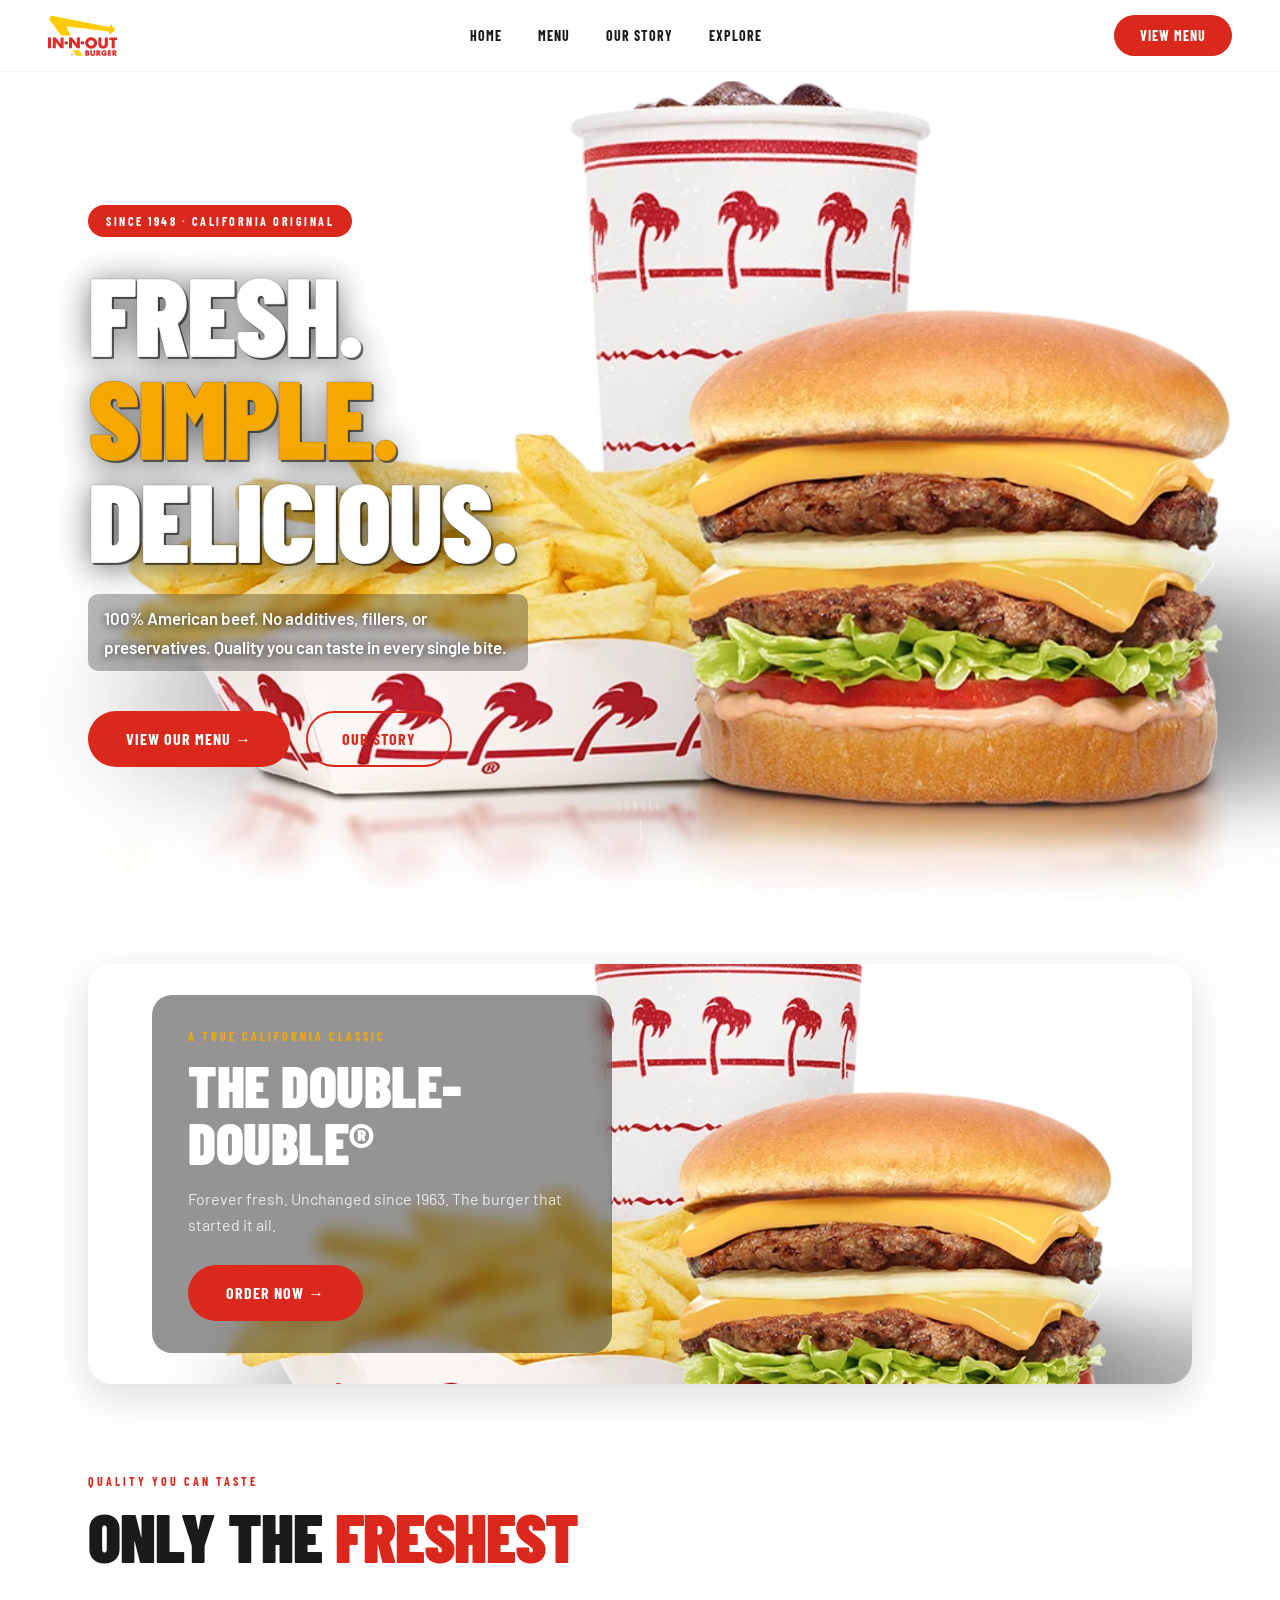
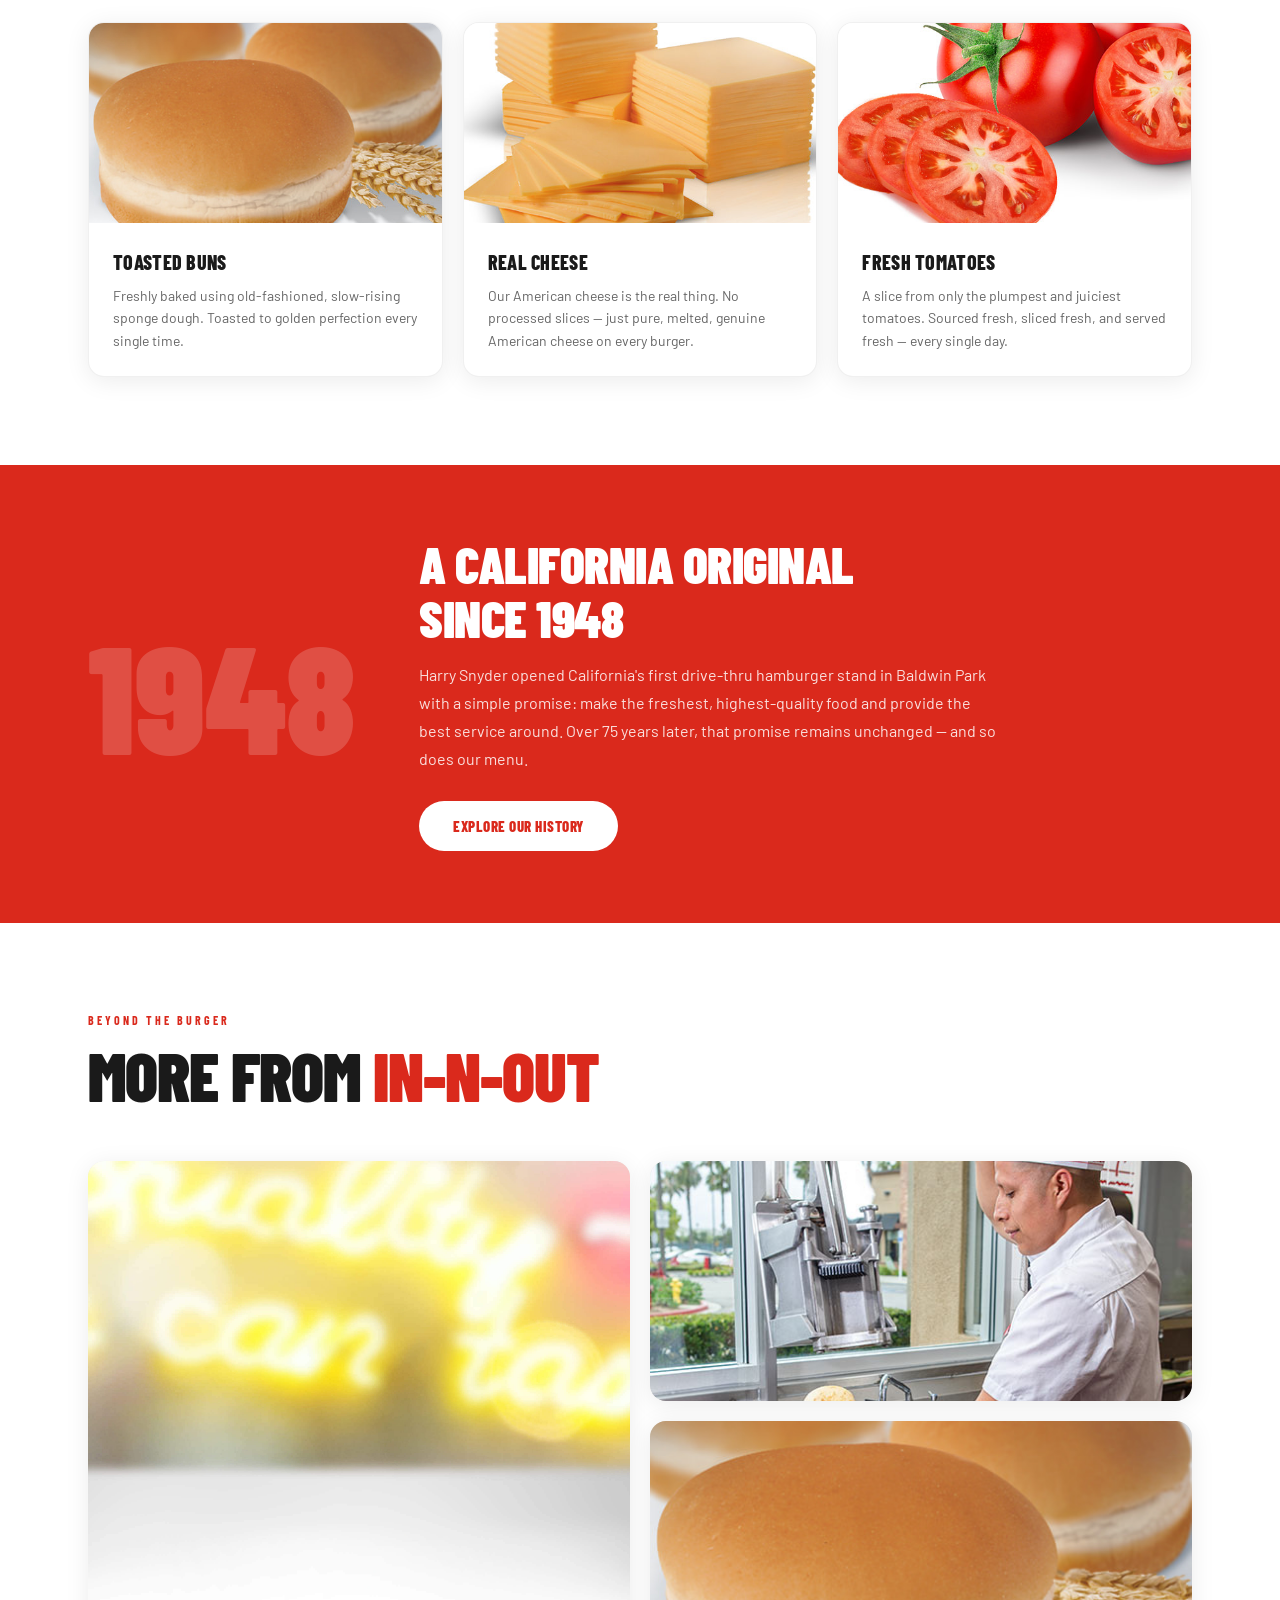
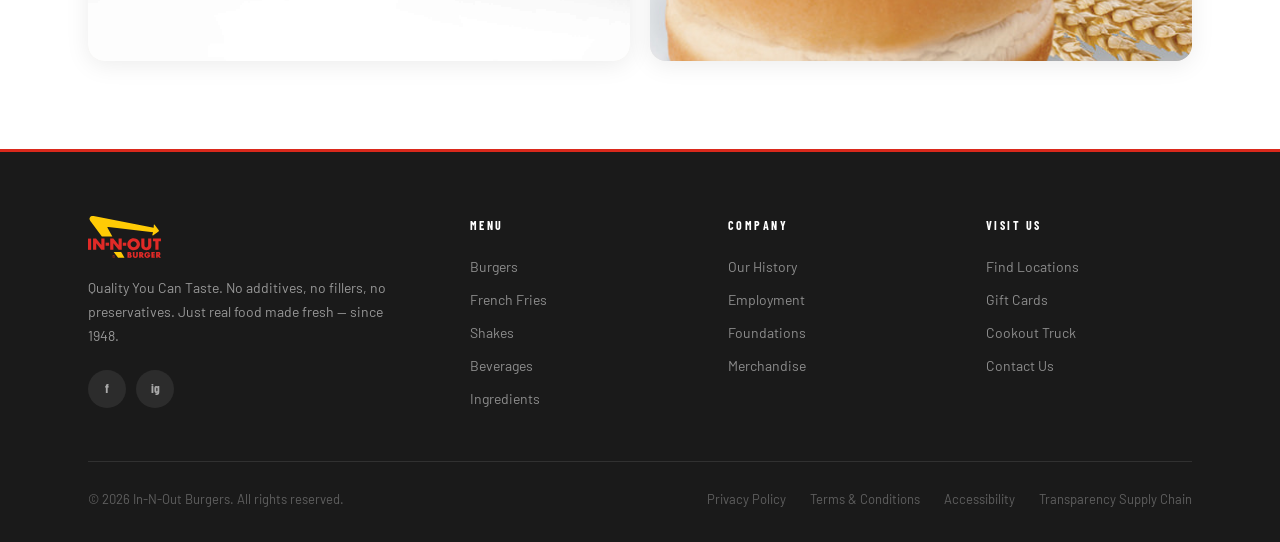
==== commit 13000126: "Remove promo slider section" ====
--- a/index.html
+++ b/index.html
@@ -62,63 +62,6 @@
     <div class="hero-scroll-indicator">Scroll</div>
   </section>
 
-  <!-- ========== PROMO SLIDER ========== -->
-  <section class="promo-slider-section">
-    <div class="promo-slider" id="promoSlider">
-
-      <div class="promo-slide active" style="background-image:url('images/double-double.jpg')">
-        <div class="promo-slide-overlay"></div>
-        <div class="promo-slide-content">
-          <span class="promo-slide-tag">Burgers</span>
-          <h2 class="promo-slide-title">Double-Double®</h2>
-          <p class="promo-slide-sub">Two patties, two slices of real cheese — the one that started it all.</p>
-          <a href="menu.html" class="btn-primary">Order Now &rarr;</a>
-        </div>
-      </div>
-
-      <div class="promo-slide" style="background-image:url('images/cheeseburger.jpg')">
-        <div class="promo-slide-overlay"></div>
-        <div class="promo-slide-content">
-          <span class="promo-slide-tag">Burgers</span>
-          <h2 class="promo-slide-title">Cheeseburger</h2>
-          <p class="promo-slide-sub">Classic, simple and perfect — real cheese, fresh lettuce, ripe tomato.</p>
-          <a href="menu.html" class="btn-primary">Order Now &rarr;</a>
-        </div>
-      </div>
-
-      <div class="promo-slide" style="background-image:url('images/fries.jpg')">
-        <div class="promo-slide-overlay"></div>
-        <div class="promo-slide-content">
-          <span class="promo-slide-tag">Sides</span>
-          <h2 class="promo-slide-title">French Fries</h2>
-          <p class="promo-slide-sub">Hand-cut Kennebec potatoes in sunflower oil. Never frozen, always fresh.</p>
-          <a href="menu.html" class="btn-primary">Order Now &rarr;</a>
-        </div>
-      </div>
-
-      <div class="promo-slide" style="background-image:url('images/hero.webp')">
-        <div class="promo-slide-overlay"></div>
-        <div class="promo-slide-content">
-          <span class="promo-slide-tag">Shakes</span>
-          <h2 class="promo-slide-title">Hand-Spun Shakes</h2>
-          <p class="promo-slide-sub">Real ice cream. Three flavors. Spun by hand in a metal cup every time.</p>
-          <a href="menu.html" class="btn-primary">Order Now &rarr;</a>
-        </div>
-      </div>
-
-    </div>
-
-    <!-- Controls -->
-    <button class="slider-arrow slider-arrow--prev" id="sliderPrev" aria-label="Previous">&#8592;</button>
-    <button class="slider-arrow slider-arrow--next" id="sliderNext" aria-label="Next">&#8594;</button>
-    <div class="slider-dots" id="sliderDots">
-      <button class="slider-dot active" data-index="0"></button>
-      <button class="slider-dot" data-index="1"></button>
-      <button class="slider-dot" data-index="2"></button>
-      <button class="slider-dot" data-index="3"></button>
-    </div>
-  </section>
-
   <!-- ========== PROMO BANNER ========== -->
   <div class="promo-wrap">
     <div class="promo-banner fade-up">
--- a/css/style.css
+++ b/css/style.css
@@ -442,7 +442,7 @@
 /* ===== PROMO BANNER ===== */
 .promo-wrap {
   max-width: 1200px;
-  margin: 0 auto;
+  margin: 64px auto 0;
   padding: 0 48px;
 }
 .promo-banner {
@@ -463,12 +463,18 @@
 .promo-overlay {
   position: absolute;
   inset: 0;
-  background: linear-gradient(90deg, rgba(0,0,0,0.78) 0%, rgba(0,0,0,0.28) 55%, transparent 100%);
+  background: none;
   display: flex;
   align-items: center;
   padding: 64px;
 }
-.promo-content { max-width: 500px; }
+.promo-content {
+  max-width: 460px;
+  background: rgba(0,0,0,0.42);
+  padding: 32px 36px;
+  border-radius: 20px;
+  backdrop-filter: blur(8px);
+}
 .promo-tag {
   font-family: var(--font-main);
   font-size: 12px;
@@ -1122,6 +1128,7 @@
   position: relative;
   width: 100%;
   overflow: hidden;
+  margin-top: 64px;
 }
 .promo-slider {
   position: relative;
@@ -1139,16 +1146,16 @@
   align-items: center;
 }
 .promo-slide.active { opacity: 1; z-index: 1; }
-.promo-slide-overlay {
-  position: absolute;
-  inset: 0;
-  background: linear-gradient(90deg, rgba(0,0,0,0.72) 0%, rgba(0,0,0,0.35) 55%, rgba(0,0,0,0.05) 100%);
-}
+.promo-slide-overlay { display: none; }
 .promo-slide-content {
   position: relative;
   z-index: 2;
-  padding: 0 80px;
-  max-width: 580px;
+  padding: 32px 40px;
+  max-width: 520px;
+  margin-left: 60px;
+  background: rgba(0,0,0,0.42);
+  border-radius: 20px;
+  backdrop-filter: blur(8px);
 }
 .promo-slide-tag {
   display: inline-block;
@@ -1162,21 +1169,20 @@
 }
 .promo-slide-title {
   font-family: var(--font-main);
-  font-size: clamp(40px, 5vw, 68px);
+  font-size: clamp(36px, 4.5vw, 60px);
   font-weight: 900;
   text-transform: uppercase;
   color: #ffffff;
   line-height: 1;
   letter-spacing: -1px;
-  margin: 0 0 16px;
-  text-shadow: 0 2px 16px rgba(0,0,0,0.4);
+  margin: 0 0 14px;
 }
 .promo-slide-sub {
-  font-size: 16px;
-  color: rgba(255,255,255,0.88);
-  margin-bottom: 32px;
+  font-size: 15px;
+  color: rgba(255,255,255,0.9);
+  margin-bottom: 28px;
   line-height: 1.6;
-  max-width: 420px;
+  max-width: 380px;
 }
 /* Arrows */
 .slider-arrow {
